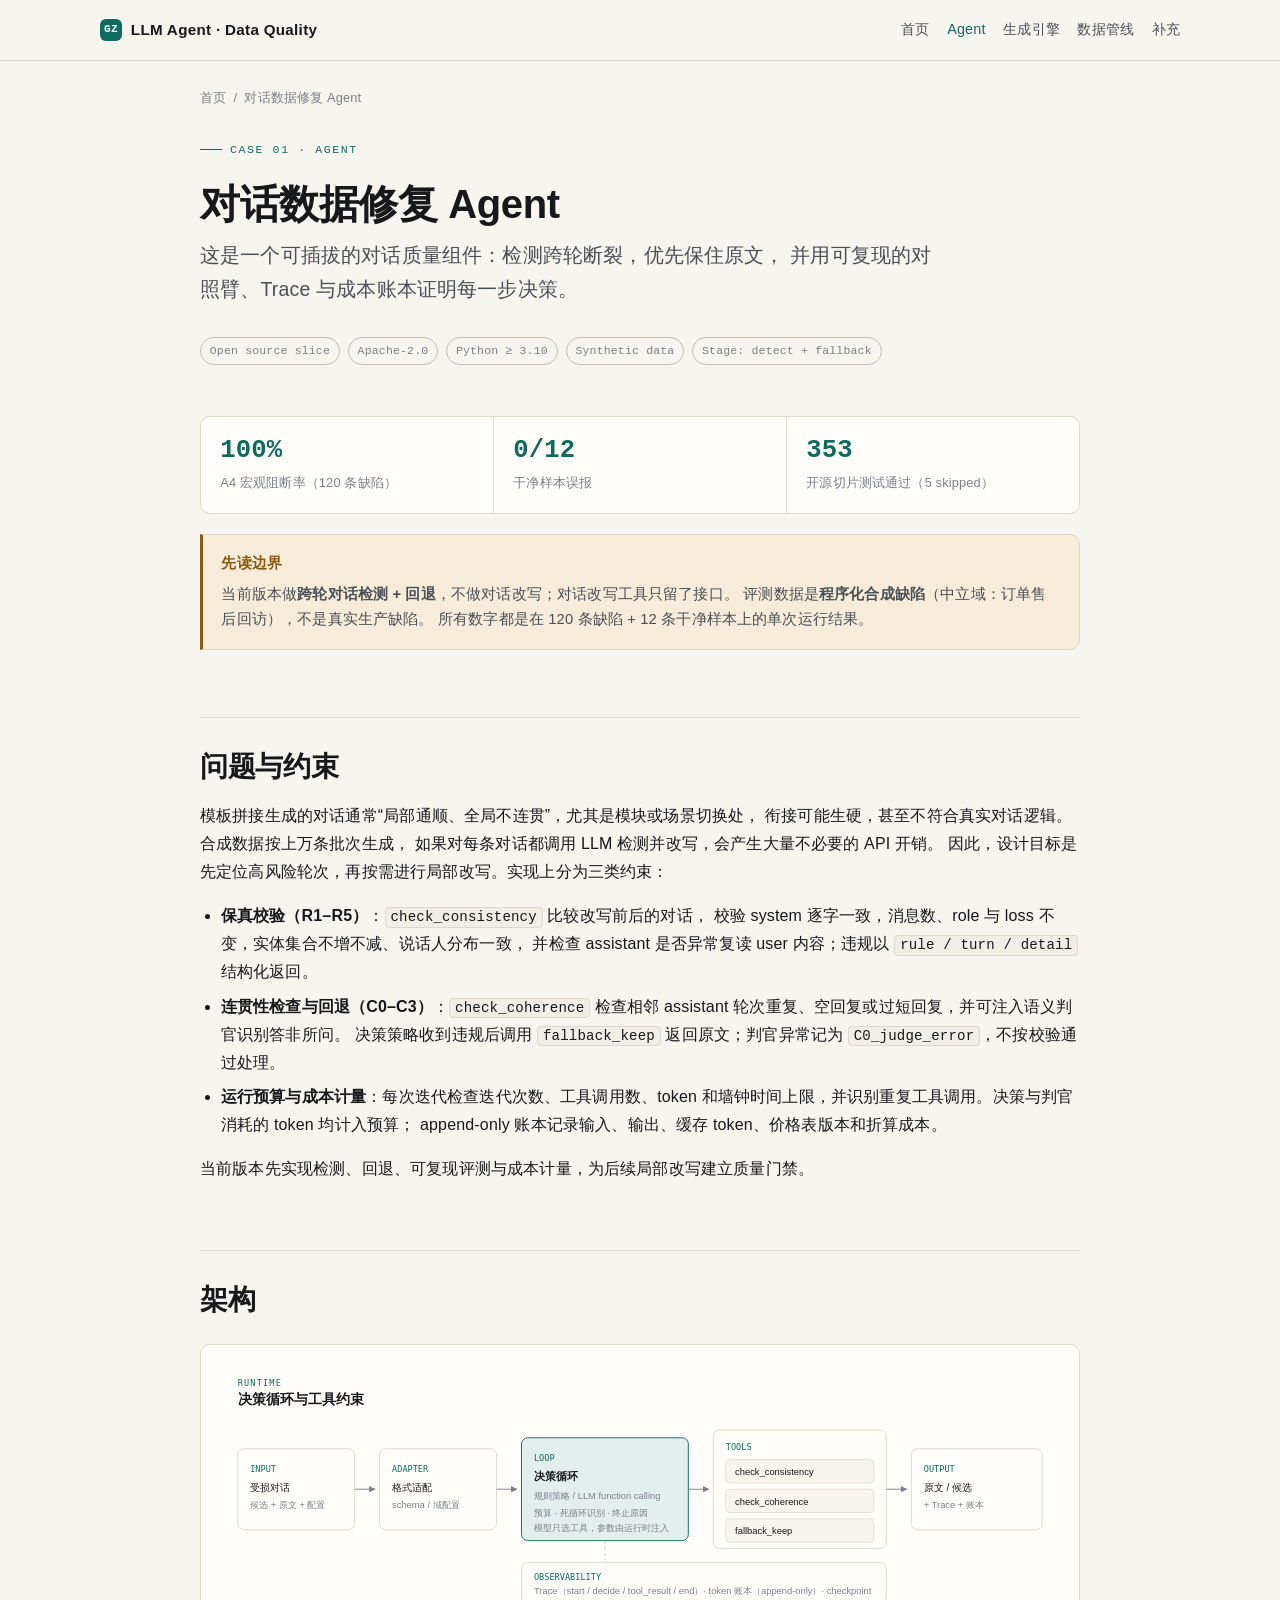
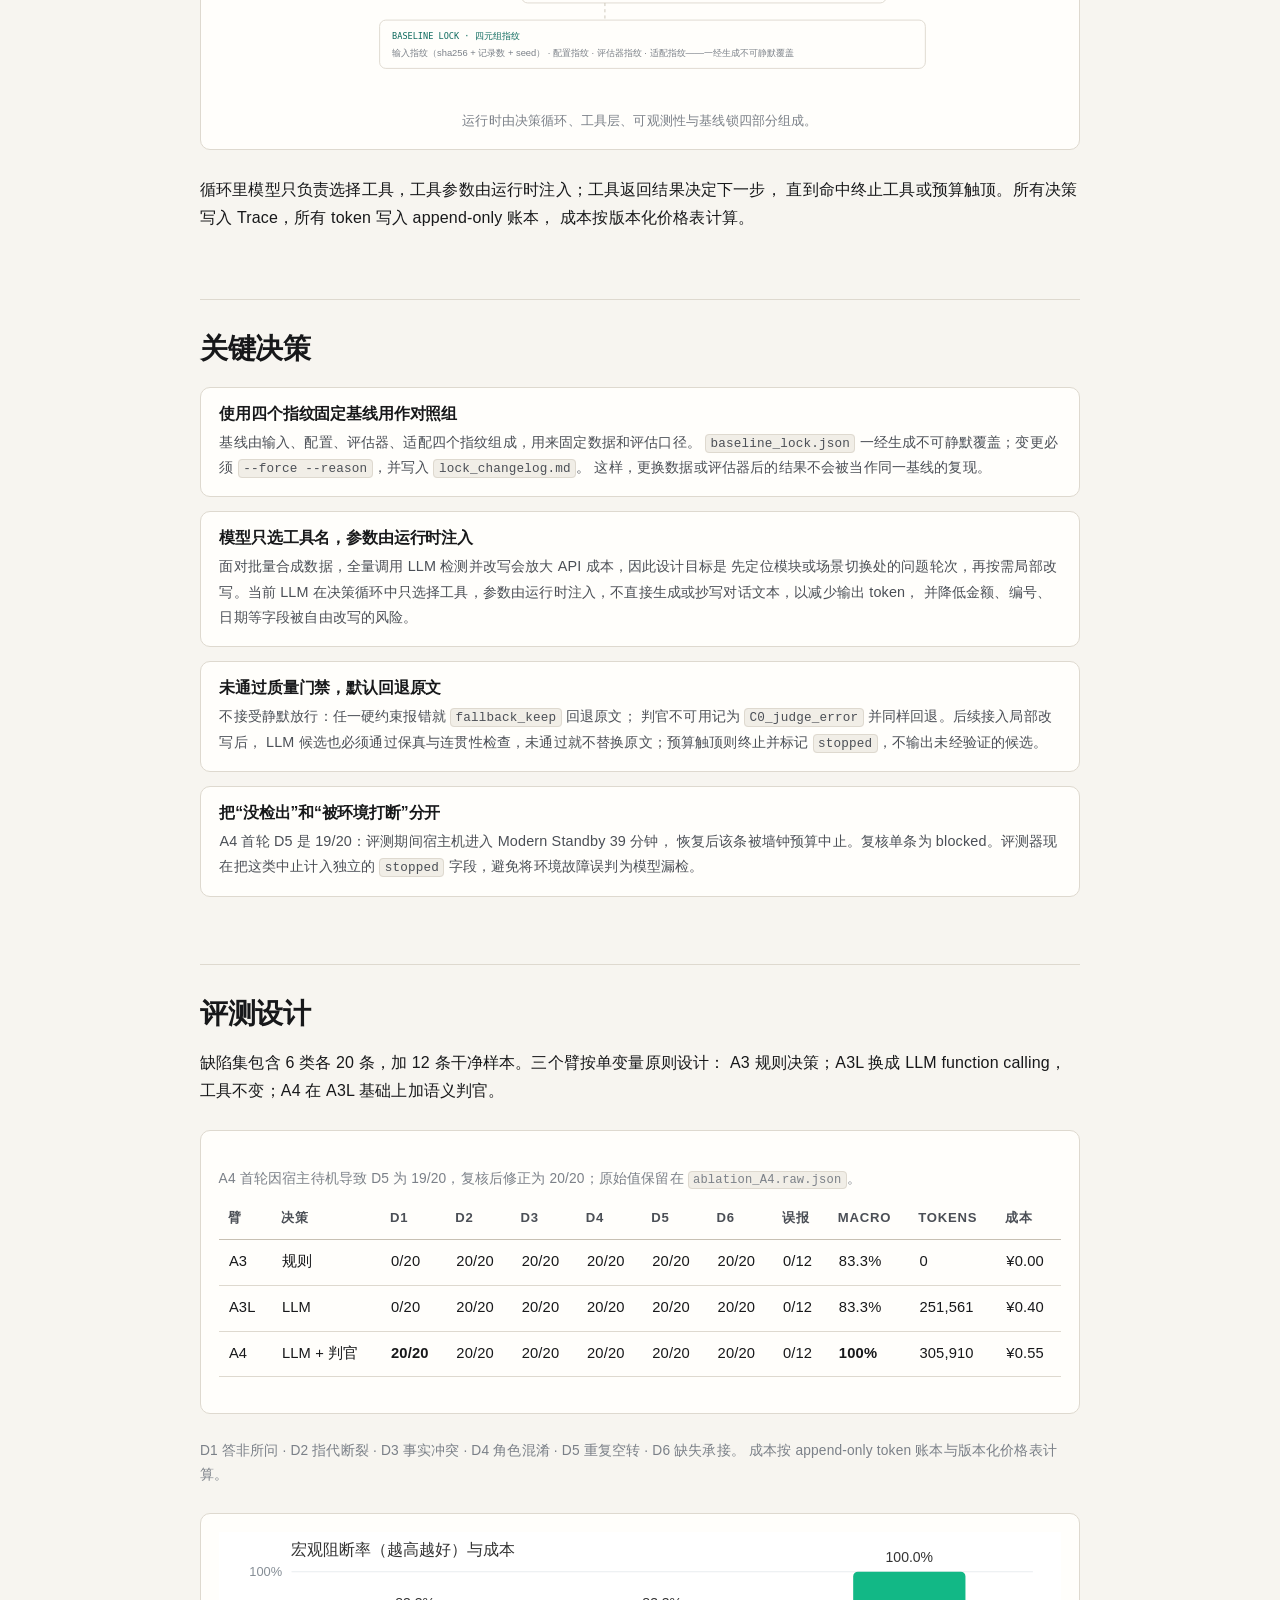
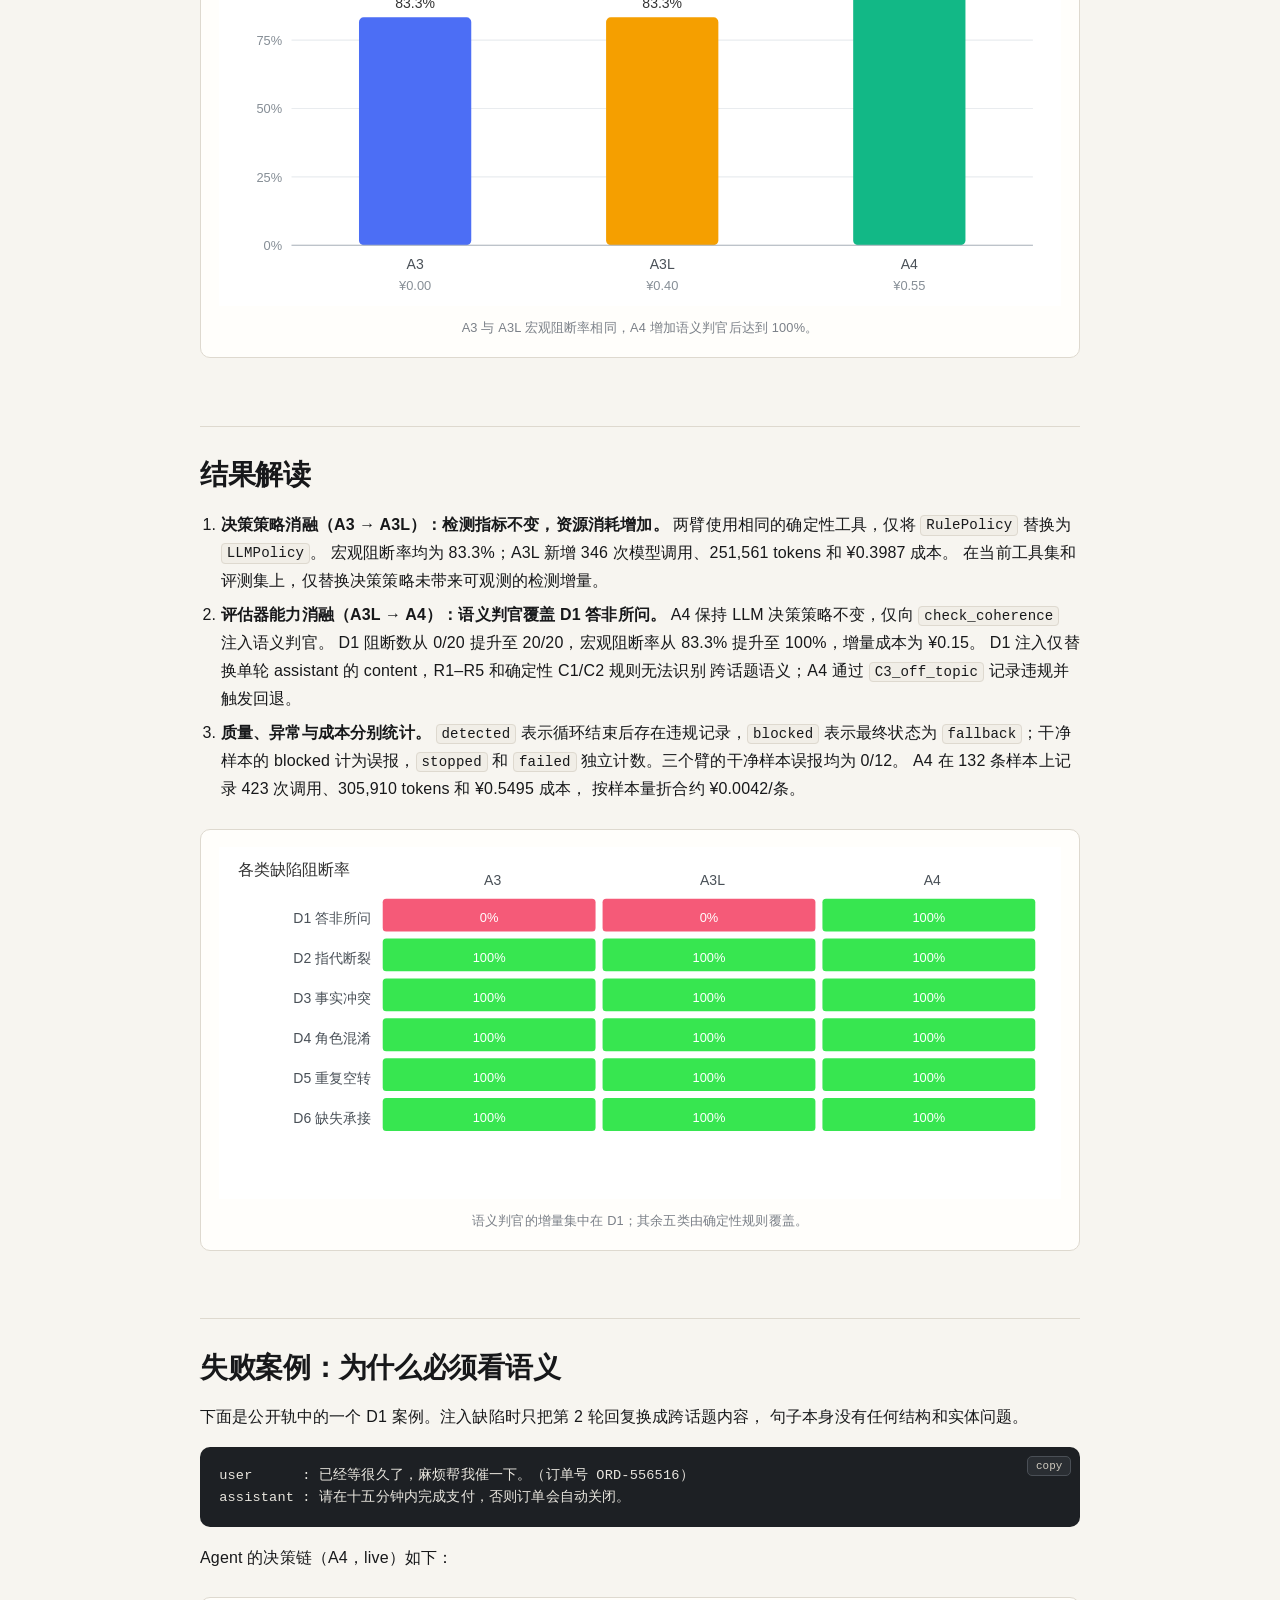
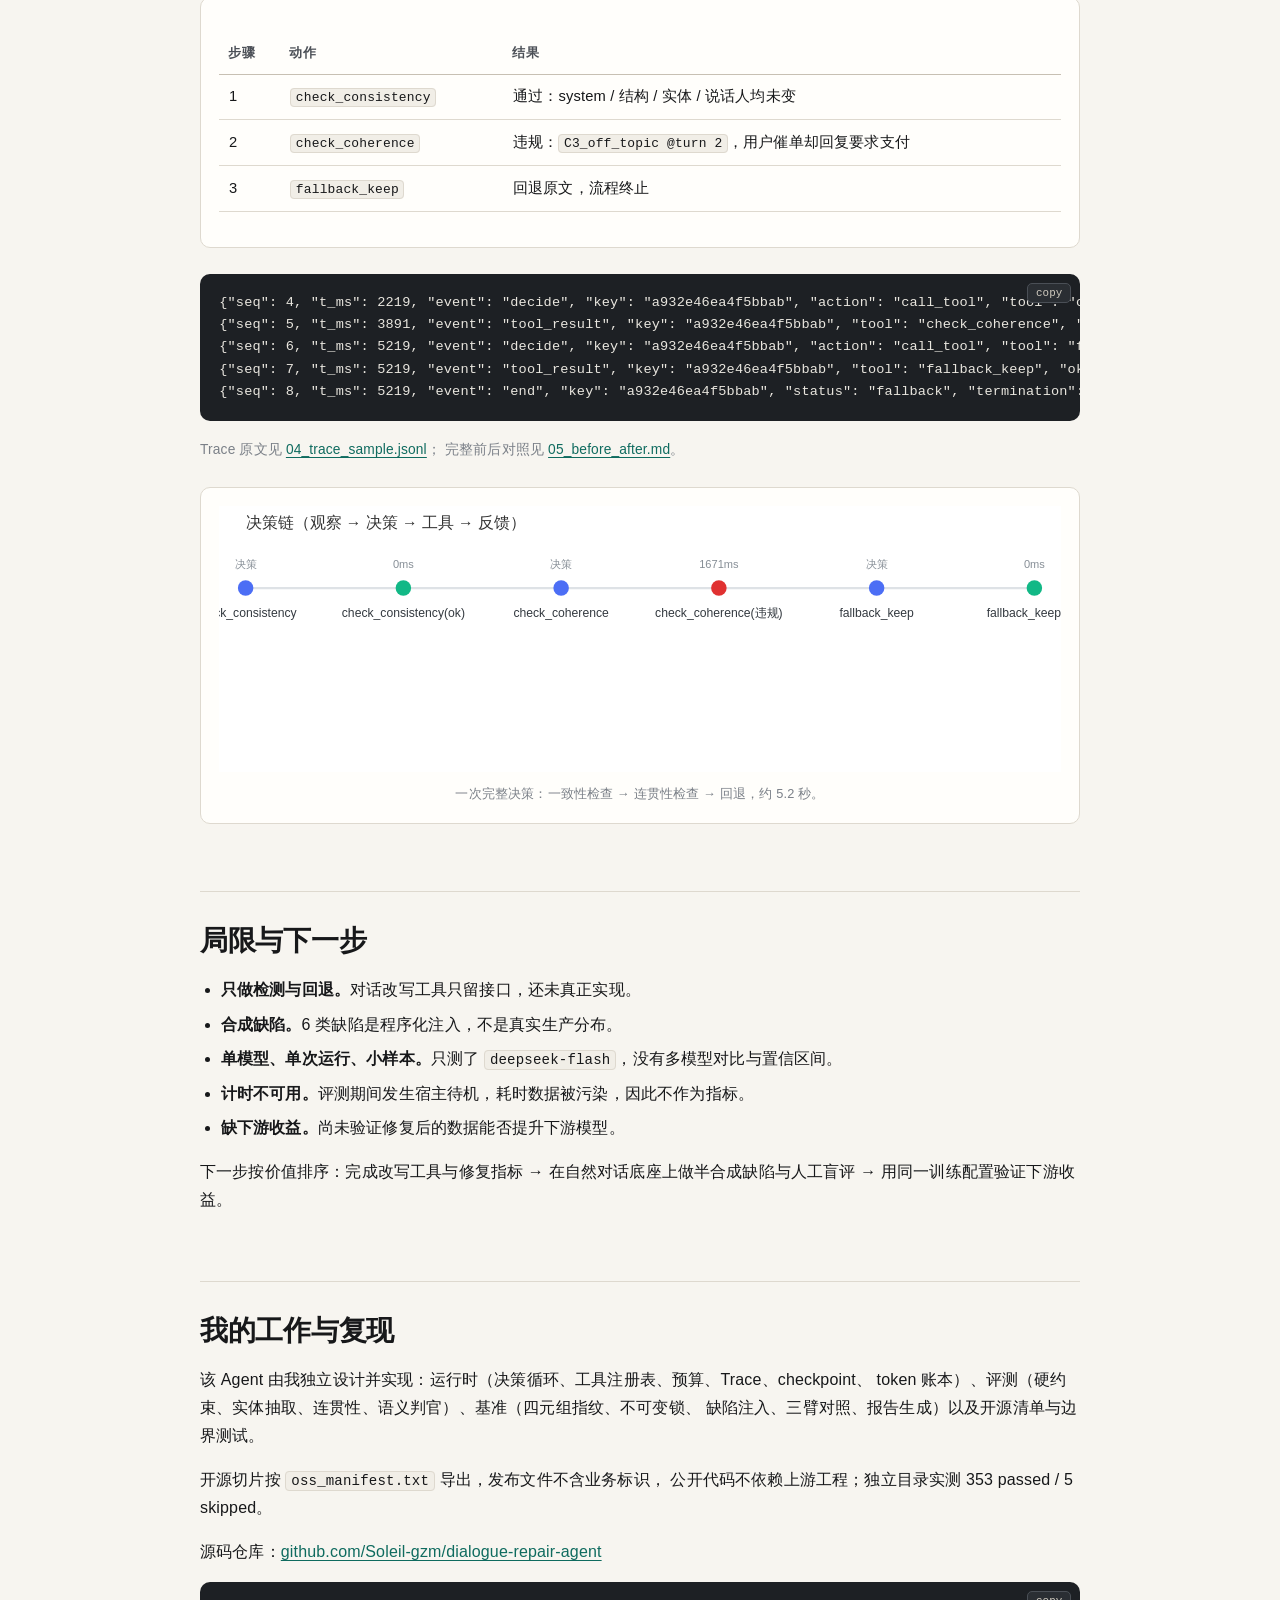
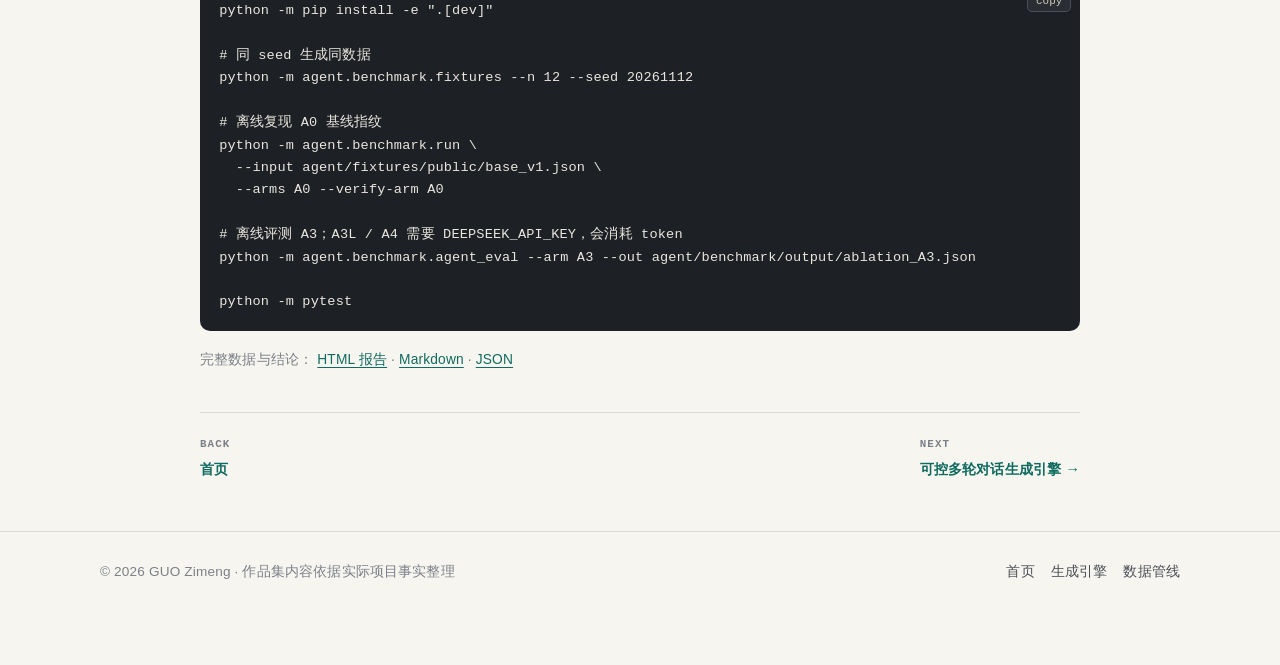
==== cases/agent/index.html @ b01780f3 "docs: enhance clarity in agent and generator documentation" ====
<!DOCTYPE html>
<html lang="zh-CN">

<head>
  <meta charset="utf-8">
  <meta name="viewport" content="width=device-width, initial-scale=1">
  <title>对话数据修复 Agent | Portfolio</title>
  <meta name="description" content="可插拔的对话质量 Agent：6 类缺陷检测、保真约束、语义判官、三臂消融、四元组基线指纹与成本账本。">
  <meta name="theme-color" content="#f7f5f0">
  <link rel="stylesheet" href="../../assets/css/site.css">
  <script src="../../assets/js/site.js" defer></script>
</head>

<body>
  <a class="skip-link" href="#main">跳到正文</a>

  <header class="site-header">
    <div class="wrap-wide">
      <a class="brand" href="../../index.html">
        <span class="brand-mark" aria-hidden="true">GZ</span>
        <span>LLM Agent · Data Quality</span>
      </a>
      <nav class="site-nav" aria-label="主导航">
        <a href="../../index.html">首页</a>
        <a href="index.html">Agent</a>
        <a href="../generator/index.html">生成引擎</a>
        <a href="../pipeline/index.html">数据管线</a>
        <a class="optional" href="../../notes/asr-error-modeling.html">补充</a>
      </nav>
    </div>
  </header>

  <main id="main">
    <div class="wrap">
      <nav class="breadcrumb" aria-label="面包屑">
        <a href="../../index.html">首页</a>
        <span aria-hidden="true">/</span>
        <span>对话数据修复 Agent</span>
      </nav>

      <header class="case-hero">
        <p class="eyebrow">Case 01 · Agent</p>
        <h1>对话数据修复 Agent</h1>
        <p class="lede">
          这是一个可插拔的对话质量组件：检测跨轮断裂，优先保住原文，
          并用可复现的对照臂、Trace 与成本账本证明每一步决策。
        </p>
        <div class="case-meta">
          <span>Open source slice</span>
          <span>Apache-2.0</span>
          <span>Python ≥ 3.10</span>
          <span>Synthetic data</span>
          <span>Stage: detect + fallback</span>
        </div>
      </header>

      <div class="stats" aria-label="关键结果">
        <div class="stat">
          <div class="stat-value">100%</div>
          <div class="stat-label">A4 宏观阻断率（120 条缺陷）</div>
        </div>
        <div class="stat">
          <div class="stat-value">0/12</div>
          <div class="stat-label">干净样本误报</div>
        </div>
        <div class="stat">
          <div class="stat-value">353</div>
          <div class="stat-label">开源切片测试通过（5 skipped）</div>
        </div>
      </div>

      <div class="callout warn">
        <span class="callout-title">先读边界</span>
        当前版本做<strong>跨轮对话检测 + 回退</strong>，不做对话改写；对话改写工具只留了接口。
        评测数据是<strong>程序化合成缺陷</strong>（中立域：订单售后回访），不是真实生产缺陷。
        所有数字都是在 120 条缺陷 + 12 条干净样本上的单次运行结果。
      </div>

      <h2>问题与约束</h2>
      <p>
        模板拼接生成的对话通常“局部通顺、全局不连贯”，尤其是模块或场景切换处，
        衔接可能生硬，甚至不符合真实对话逻辑。合成数据按上万条批次生成，
        如果对每条对话都调用 LLM 检测并改写，会产生大量不必要的 API 开销。
        因此，设计目标是先定位高风险轮次，再按需进行局部改写。实现上分为三类约束：
      </p>
      <ul>
        <li><strong>保真校验（R1–R5）</strong>：<code>check_consistency</code> 比较改写前后的对话，
          校验 system 逐字一致，消息数、role 与 loss 不变，实体集合不增不减、说话人分布一致，
          并检查 assistant 是否异常复读 user 内容；违规以 <code>rule / turn / detail</code> 结构化返回。</li>
        <li><strong>连贯性检查与回退（C0–C3）</strong>：<code>check_coherence</code> 检查相邻
          assistant 轮次重复、空回复或过短回复，并可注入语义判官识别答非所问。
          决策策略收到违规后调用 <code>fallback_keep</code> 返回原文；判官异常记为
          <code>C0_judge_error</code>，不按校验通过处理。</li>
        <li><strong>运行预算与成本计量</strong>：每次迭代检查迭代次数、工具调用数、token
          和墙钟时间上限，并识别重复工具调用。决策与判官消耗的 token 均计入预算；
          append-only 账本记录输入、输出、缓存 token、价格表版本和折算成本。</li>
      </ul>
      <p>
        当前版本先实现检测、回退、可复现评测与成本计量，为后续局部改写建立质量门禁。
      </p>

      <h2>架构</h2>
      <figure class="figure">
        <img src="../../assets/img/agent-architecture.svg"
          alt="受损对话经适配器进入决策循环，循环调用一致性、连贯性与回退工具，输出原文或候选，并记录 Trace 与 token 账本；基线锁由四元组指纹构成。" loading="lazy">
        <figcaption>运行时由决策循环、工具层、可观测性与基线锁四部分组成。</figcaption>
      </figure>
      <p>
        循环里模型只负责选择工具，工具参数由运行时注入；工具返回结果决定下一步，
        直到命中终止工具或预算触顶。所有决策写入 Trace，所有 token 写入 append-only 账本，
        成本按版本化价格表计算。
      </p>

      <h2>关键决策</h2>
      <div class="decisions">
        <article class="decision">
          <h3>使用四个指纹固定基线用作对照组</h3>
          <p>
            基线由输入、配置、评估器、适配四个指纹组成，用来固定数据和评估口径。
            <code>baseline_lock.json</code> 一经生成不可静默覆盖；变更必须
            <code>--force --reason</code>，并写入 <code>lock_changelog.md</code>。
            这样，更换数据或评估器后的结果不会被当作同一基线的复现。
          </p>
        </article>

        <article class="decision">
          <h3>模型只选工具名，参数由运行时注入</h3>
          <p>
            面对批量合成数据，全量调用 LLM 检测并改写会放大 API 成本，因此设计目标是
            先定位模块或场景切换处的问题轮次，再按需局部改写。当前 LLM 在决策循环中只选择工具，参数由运行时注入，不直接生成或抄写对话文本，以减少输出 token，
            并降低金额、编号、日期等字段被自由改写的风险。
          </p>
        </article>

        <article class="decision">
          <h3>未通过质量门禁，默认回退原文</h3>
          <p>
            不接受静默放行：任一硬约束报错就 <code>fallback_keep</code> 回退原文；
            判官不可用记为 <code>C0_judge_error</code> 并同样回退。后续接入局部改写后，
            LLM 候选也必须通过保真与连贯性检查，未通过就不替换原文；预算触顶则终止并标记
            <code>stopped</code>，不输出未经验证的候选。
          </p>
        </article>

        <article class="decision">
          <h3>把“没检出”和“被环境打断”分开</h3>
          <p>
            A4 首轮 D5 是 19/20：评测期间宿主机进入 Modern Standby 39 分钟，
            恢复后该条被墙钟预算中止。复核单条为 blocked。评测器现在把这类中止计入独立的 <code>stopped</code> 字段，避免将环境故障误判为模型漏检。
          </p>
        </article>
      </div>

      <h2>评测设计</h2>
      <p>
        缺陷集包含 6 类各 20 条，加 12 条干净样本。三个臂按单变量原则设计：
        A3 规则决策；A3L 换成 LLM function calling，工具不变；A4 在 A3L 基础上加语义判官。
      </p>
      <div class="figure">
        <table>
          <caption class="small muted" style="text-align:left;padding-bottom:.5rem">A4 首轮因宿主待机导致 D5 为 19/20，复核后修正为
            20/20；原始值保留在 <code>ablation_A4.raw.json</code>。</caption>
          <thead>
            <tr>
              <th>臂</th>
              <th>决策</th>
              <th>D1</th>
              <th>D2</th>
              <th>D3</th>
              <th>D4</th>
              <th>D5</th>
              <th>D6</th>
              <th>误报</th>
              <th>macro</th>
              <th>tokens</th>
              <th>成本</th>
            </tr>
          </thead>
          <tbody>
            <tr>
              <td>A3</td>
              <td>规则</td>
              <td>0/20</td>
              <td>20/20</td>
              <td>20/20</td>
              <td>20/20</td>
              <td>20/20</td>
              <td>20/20</td>
              <td>0/12</td>
              <td>83.3%</td>
              <td>0</td>
              <td>¥0.00</td>
            </tr>
            <tr>
              <td>A3L</td>
              <td>LLM</td>
              <td>0/20</td>
              <td>20/20</td>
              <td>20/20</td>
              <td>20/20</td>
              <td>20/20</td>
              <td>20/20</td>
              <td>0/12</td>
              <td>83.3%</td>
              <td>251,561</td>
              <td>¥0.40</td>
            </tr>
            <tr>
              <td>A4</td>
              <td>LLM + 判官</td>
              <td><strong>20/20</strong></td>
              <td>20/20</td>
              <td>20/20</td>
              <td>20/20</td>
              <td>20/20</td>
              <td>20/20</td>
              <td>0/12</td>
              <td><strong>100%</strong></td>
              <td>305,910</td>
              <td>¥0.55</td>
            </tr>
          </tbody>
        </table>
      </div>
      <p class="small muted">
        D1 答非所问 · D2 指代断裂 · D3 事实冲突 · D4 角色混淆 · D5 重复空转 · D6 缺失承接。
        成本按 append-only token 账本与版本化价格表计算。
      </p>

      <figure class="figure">
        <img src="../../assets/img/01_ablation.svg" alt="三个评测臂的宏观阻断率与成本对比柱状图" loading="lazy">
        <figcaption>A3 与 A3L 宏观阻断率相同，A4 增加语义判官后达到 100%。</figcaption>
      </figure>

      <h2>结果解读</h2>
      <ol>
        <li>
          <strong>决策策略消融（A3 → A3L）：检测指标不变，资源消耗增加。</strong>
          两臂使用相同的确定性工具，仅将 <code>RulePolicy</code> 替换为 <code>LLMPolicy</code>。
          宏观阻断率均为 83.3%；A3L 新增 346 次模型调用、251,561 tokens 和 ¥0.3987 成本。
          在当前工具集和评测集上，仅替换决策策略未带来可观测的检测增量。
        </li>
        <li>
          <strong>评估器能力消融（A3L → A4）：语义判官覆盖 D1 答非所问。</strong>
          A4 保持 LLM 决策策略不变，仅向 <code>check_coherence</code> 注入语义判官。
          D1 阻断数从 0/20 提升至 20/20，宏观阻断率从 83.3% 提升至 100%，增量成本为 ¥0.15。
          D1 注入仅替换单轮 assistant 的 content，R1–R5 和确定性 C1/C2 规则无法识别
          跨话题语义；A4 通过 <code>C3_off_topic</code> 记录违规并触发回退。
        </li>
        <li>
          <strong>质量、异常与成本分别统计。</strong>
          <code>detected</code> 表示循环结束后存在违规记录，<code>blocked</code> 表示最终状态为
          <code>fallback</code>；干净样本的 blocked 计为误报，<code>stopped</code> 和
          <code>failed</code> 独立计数。三个臂的干净样本误报均为 0/12。
          A4 在 132 条样本上记录 423 次调用、305,910 tokens 和 ¥0.5495 成本，
          按样本量折合约 ¥0.0042/条。
        </li>
      </ol>

      <figure class="figure">
        <img src="../../assets/img/02_heatmap.svg" alt="六类缺陷在三个评测臂上的拦截热力图" loading="lazy">
        <figcaption>语义判官的增量集中在 D1；其余五类由确定性规则覆盖。</figcaption>
      </figure>

      <h2>失败案例：为什么必须看语义</h2>
      <p>
        下面是公开轨中的一个 D1 案例。注入缺陷时只把第 2 轮回复换成跨话题内容，
        句子本身没有任何结构和实体问题。
      </p>
      <pre><code>user      : 已经等很久了，麻烦帮我催一下。（订单号 ORD-556516）
assistant : 请在十五分钟内完成支付，否则订单会自动关闭。</code></pre>
      <p>Agent 的决策链（A4，live）如下：</p>
      <div class="figure">
        <table>
          <thead>
            <tr>
              <th>步骤</th>
              <th>动作</th>
              <th>结果</th>
            </tr>
          </thead>
          <tbody>
            <tr>
              <td>1</td>
              <td><code>check_consistency</code></td>
              <td>通过：system / 结构 / 实体 / 说话人均未变</td>
            </tr>
            <tr>
              <td>2</td>
              <td><code>check_coherence</code></td>
              <td>违规：<code>C3_off_topic @turn 2</code>，用户催单却回复要求支付</td>
            </tr>
            <tr>
              <td>3</td>
              <td><code>fallback_keep</code></td>
              <td>回退原文，流程终止</td>
            </tr>
          </tbody>
        </table>
      </div>
      <pre><code>{"seq": 4, "t_ms": 2219, "event": "decide", "key": "a932e46ea4f5bbab", "action": "call_tool", "tool": "check_coherence", "reason": "保真校验已通过（check_consistency: ok）。按流程继续做连贯性校验。"}
{"seq": 5, "t_ms": 3891, "event": "tool_result", "key": "a932e46ea4f5bbab", "tool": "check_coherence", "ok": false, "terminal": false, "latency_ms": 1671, "tokens": 673}
{"seq": 6, "t_ms": 5219, "event": "decide", "key": "a932e46ea4f5bbab", "action": "call_tool", "tool": "fallback_keep", "reason": "校验结果：保真校验通过；连贯性校验发现 1 处违规（C3_off_topic @turn 2，用户催单却回复要求支付，答非所问）。按规则不尝试改写，直接兜底保留原文。"}
{"seq": 7, "t_ms": 5219, "event": "tool_result", "key": "a932e46ea4f5bbab", "tool": "fallback_keep", "ok": true, "terminal": true, "latency_ms": 0, "tokens": 0}
{"seq": 8, "t_ms": 5219, "event": "end", "key": "a932e46ea4f5bbab", "status": "fallback", "termination": "tool_terminal"}</code></pre>
      <p class="small muted">
        Trace 原文见 <a href="../../assets/agent/04_trace_sample.jsonl">04_trace_sample.jsonl</a>；
        完整前后对照见 <a href="../../assets/agent/05_before_after.md">05_before_after.md</a>。
      </p>

      <figure class="figure">
        <img src="../../assets/img/03_trace_timeline.svg" alt="一次 Agent 决策的 Trace 时间线" loading="lazy">
        <figcaption>一次完整决策：一致性检查 → 连贯性检查 → 回退，约 5.2 秒。</figcaption>
      </figure>

      <h2>局限与下一步</h2>
      <ul>
        <li><strong>只做检测与回退。</strong>对话改写工具只留接口，还未真正实现。</li>
        <li><strong>合成缺陷。</strong>6 类缺陷是程序化注入，不是真实生产分布。</li>
        <li><strong>单模型、单次运行、小样本。</strong>只测了 <code>deepseek-flash</code>，没有多模型对比与置信区间。</li>
        <li><strong>计时不可用。</strong>评测期间发生宿主待机，耗时数据被污染，因此不作为指标。</li>
        <li><strong>缺下游收益。</strong>尚未验证修复后的数据能否提升下游模型。</li>
      </ul>
      <p>
        下一步按价值排序：完成改写工具与修复指标 → 在自然对话底座上做半合成缺陷与人工盲评
        → 用同一训练配置验证下游收益。
      </p>

      <h2>我的工作与复现</h2>
      <p>
        该 Agent 由我独立设计并实现：运行时（决策循环、工具注册表、预算、Trace、checkpoint、
        token 账本）、评测（硬约束、实体抽取、连贯性、语义判官）、基准（四元组指纹、不可变锁、
        缺陷注入、三臂对照、报告生成）以及开源清单与边界测试。
      </p>
      <p>
        开源切片按 <code>oss_manifest.txt</code> 导出，发布文件不含业务标识，
        公开代码不依赖上游工程；独立目录实测 353 passed / 5 skipped。
      </p>
      <p>
        源码仓库：<a
          href="https://github.com/Soleil-gzm/dialogue-repair-agent">github.com/Soleil-gzm/dialogue-repair-agent</a>
      </p>
      <pre><code>python -m pip install -e ".[dev]"

# 同 seed 生成同数据
python -m agent.benchmark.fixtures --n 12 --seed 20261112

# 离线复现 A0 基线指纹
python -m agent.benchmark.run \
  --input agent/fixtures/public/base_v1.json \
  --arms A0 --verify-arm A0

# 离线评测 A3；A3L / A4 需要 DEEPSEEK_API_KEY，会消耗 token
python -m agent.benchmark.agent_eval --arm A3 --out agent/benchmark/output/ablation_A3.json

python -m pytest</code></pre>
      <p class="small muted">
        完整数据与结论：
        <a href="../../assets/agent/benchmark_report.html">HTML 报告</a> ·
        <a href="../../assets/agent/benchmark_report.md">Markdown</a> ·
        <a href="../../assets/agent/benchmark_report.json">JSON</a>
      </p>

      <div class="next-prev">
        <a href="../../index.html">
          <span class="label">Back</span>首页
        </a>
        <a href="../generator/index.html">
          <span class="label">Next</span>可控多轮对话生成引擎 →
        </a>
      </div>
    </div>
  </main>

  <footer class="site-footer">
    <div class="wrap-wide">
      <span>© 2026 GUO Zimeng · 作品集内容依据实际项目事实整理</span>
      <div class="footer-links">
        <a href="../../index.html">首页</a>
        <a href="../generator/index.html">生成引擎</a>
        <a href="../pipeline/index.html">数据管线</a>
      </div>
    </div>
  </footer>
</body>
</html>
---- assets/css/site.css ----
:root {
  --paper: #f7f5f0;
  --surface: #fffefb;
  --ink: #17181a;
  --ink-soft: #4b4f56;
  --ink-mute: #7b8088;
  --line: #ded9cf;
  --line-strong: #c7c0b3;
  --accent: #0f6b5f;
  --accent-soft: #e3efec;
  --warn: #8a5a12;
  --warn-soft: #f6ecd9;
  --code: #f1eee7;
  --radius: 10px;
  --shadow: 0 1px 2px rgba(23, 24, 26, 0.04), 0 8px 24px rgba(23, 24, 26, 0.05);
  --max: 880px;
  --wide: 1080px;
  --font: -apple-system, BlinkMacSystemFont, "Segoe UI", "Noto Sans SC",
    "PingFang SC", "Hiragino Sans GB", "Microsoft YaHei", sans-serif;
  --mono: ui-monospace, SFMono-Regular, "SF Mono", Menlo, Consolas,
    "Liberation Mono", monospace;
}

*,
*::before,
*::after {
  box-sizing: border-box;
}

html {
  -webkit-text-size-adjust: 100%;
  scroll-behavior: smooth;
}

body {
  margin: 0;
  background: var(--paper);
  color: var(--ink);
  font-family: var(--font);
  font-size: 16px;
  line-height: 1.75;
  letter-spacing: 0.01em;
}

img,
svg {
  max-width: 100%;
  height: auto;
}

a {
  color: var(--accent);
  text-decoration-thickness: 1px;
  text-underline-offset: 3px;
}

a:hover {
  text-decoration-thickness: 2px;
}

a:focus-visible,
button:focus-visible {
  outline: 2px solid var(--accent);
  outline-offset: 3px;
  border-radius: 3px;
}

h1,
h2,
h3,
h4 {
  line-height: 1.3;
  letter-spacing: -0.01em;
  margin: 0 0 0.6em;
}

h1 {
  font-size: clamp(2rem, 5vw, 3.1rem);
  font-weight: 700;
}

h2 {
  font-size: clamp(1.35rem, 3vw, 1.75rem);
  margin-top: 2.4em;
  padding-top: 1.1em;
  border-top: 1px solid var(--line);
}

h3 {
  font-size: 1.1rem;
  margin-top: 1.8em;
}

p {
  margin: 0 0 1em;
}

ul,
ol {
  padding-left: 1.3em;
  margin: 0 0 1em;
}

li {
  margin-bottom: 0.4em;
}

strong {
  font-weight: 650;
}

code {
  font-family: var(--mono);
  font-size: 0.88em;
  background: var(--code);
  border: 1px solid var(--line);
  border-radius: 4px;
  padding: 0.08em 0.35em;
}

pre {
  position: relative;
  background: #1d2024;
  color: #e9e6df;
  border-radius: var(--radius);
  padding: 1.1rem 1.2rem;
  overflow-x: auto;
  font-size: 0.85rem;
  line-height: 1.65;
  margin: 1.2em 0;
}

pre code {
  background: none;
  border: 0;
  padding: 0;
  color: inherit;
  font-size: inherit;
}

blockquote {
  margin: 1.4em 0;
  padding: 0.2em 0 0.2em 1.1em;
  border-left: 3px solid var(--line-strong);
  color: var(--ink-soft);
}

table {
  width: 100%;
  border-collapse: collapse;
  margin: 1.2em 0;
  font-size: 0.92rem;
}

th,
td {
  text-align: left;
  padding: 0.65em 0.7em;
  border-bottom: 1px solid var(--line);
  vertical-align: top;
}

th {
  font-weight: 650;
  color: var(--ink-soft);
  font-size: 0.82rem;
  letter-spacing: 0.06em;
  text-transform: uppercase;
  border-bottom-color: var(--line-strong);
}

tbody tr:hover {
  background: rgba(15, 107, 95, 0.035);
}

.wrap {
  width: min(100% - 2.5rem, var(--max));
  margin-inline: auto;
}

.wrap-wide {
  width: min(100% - 2.5rem, var(--wide));
  margin-inline: auto;
}

/* ---------- header ---------- */

.site-header {
  position: sticky;
  top: 0;
  z-index: 20;
  background: rgba(247, 245, 240, 0.92);
  border-bottom: 1px solid var(--line);
  backdrop-filter: blur(10px);
}

.site-header .wrap-wide {
  display: flex;
  align-items: center;
  justify-content: space-between;
  gap: 1rem;
  min-height: 60px;
}

.brand {
  display: flex;
  align-items: center;
  gap: 0.55rem;
  color: var(--ink);
  text-decoration: none;
  font-weight: 650;
  font-size: 0.95rem;
  letter-spacing: 0.02em;
}

.brand-mark {
  width: 22px;
  height: 22px;
  border-radius: 6px;
  background: var(--accent);
  color: #fff;
  display: grid;
  place-items: center;
  font-family: var(--mono);
  font-size: 0.7rem;
  font-weight: 700;
}

.site-nav {
  display: flex;
  align-items: center;
  gap: 1.1rem;
  font-size: 0.9rem;
}

.site-nav a {
  color: var(--ink-soft);
  text-decoration: none;
}

.site-nav a:hover,
.site-nav a[aria-current="page"] {
  color: var(--accent);
}

/* ---------- hero ---------- */

.hero {
  padding: clamp(3rem, 8vw, 5.5rem) 0 2.5rem;
}

.hero-subtitle {
  margin-top: -0.25em;
  color: var(--ink-soft);
  font-size: clamp(1.2rem, 2.5vw, 1.55rem);
  font-weight: 600;
}

.eyebrow {
  display: inline-flex;
  align-items: center;
  gap: 0.5rem;
  font-family: var(--mono);
  font-size: 0.72rem;
  letter-spacing: 0.14em;
  text-transform: uppercase;
  color: var(--accent);
  margin-bottom: 1.1rem;
}

.eyebrow::before {
  content: "";
  width: 22px;
  height: 1px;
  background: var(--accent);
}

.lede {
  font-size: clamp(1.05rem, 2.2vw, 1.22rem);
  color: var(--ink-soft);
  max-width: 38em;
  margin-bottom: 1.6em;
}

.actions {
  display: flex;
  flex-wrap: wrap;
  gap: 0.7rem;
  margin-top: 1.8rem;
}

.btn {
  display: inline-flex;
  align-items: center;
  gap: 0.45rem;
  padding: 0.62rem 1.05rem;
  border-radius: 7px;
  border: 1px solid var(--line-strong);
  background: var(--surface);
  color: var(--ink);
  text-decoration: none;
  font-size: 0.92rem;
  font-weight: 600;
  transition: border-color 0.15s ease, background 0.15s ease;
}

.btn:hover {
  border-color: var(--accent);
  background: var(--accent-soft);
}

.btn-primary {
  background: var(--accent);
  border-color: var(--accent);
  color: #fff;
}

.btn-primary:hover {
  background: #0b544b;
  border-color: #0b544b;
  color: #fff;
}

/* ---------- stats ---------- */

.stats {
  display: grid;
  grid-template-columns: repeat(3, minmax(0, 1fr));
  gap: 1px;
  background: var(--line);
  border: 1px solid var(--line);
  border-radius: var(--radius);
  overflow: hidden;
  margin: 2.2rem 0 0;
}

.stat {
  background: var(--surface);
  padding: 1.15rem 1.2rem;
}

.stat-value {
  font-family: var(--mono);
  font-size: clamp(1.25rem, 3vw, 1.6rem);
  font-weight: 700;
  color: var(--accent);
  line-height: 1.2;
}

.stat-label {
  font-size: 0.8rem;
  color: var(--ink-mute);
  margin-top: 0.35rem;
}

/* ---------- sections ---------- */

.section {
  padding: 2.2rem 0;
}

.section-head {
  display: flex;
  align-items: baseline;
  justify-content: space-between;
  gap: 1rem;
  border-top: 1px solid var(--line);
  padding-top: 1.1rem;
  margin-bottom: 1.6rem;
}

.section-head h2 {
  margin: 0;
  padding: 0;
  border: 0;
  font-size: 1.25rem;
}

.section-index {
  font-family: var(--mono);
  font-size: 0.75rem;
  color: var(--ink-mute);
  letter-spacing: 0.1em;
}

/* ---------- lineage ---------- */

.lineage {
  display: grid;
  grid-template-columns: repeat(3, minmax(0, 1fr));
  gap: 1rem;
  counter-reset: step;
}

.lineage-step {
  position: relative;
  background: var(--surface);
  border: 1px solid var(--line);
  border-radius: var(--radius);
  padding: 1.2rem 1.15rem 1.1rem;
}

.lineage-step::before {
  counter-increment: step;
  content: "0" counter(step);
  display: block;
  font-family: var(--mono);
  font-size: 0.72rem;
  color: var(--accent);
  letter-spacing: 0.1em;
  margin-bottom: 0.55rem;
}

.lineage-step h3 {
  font-size: 0.98rem;
  margin: 0 0 0.45rem;
}

.lineage-step p {
  font-size: 0.87rem;
  color: var(--ink-soft);
  margin: 0;
}

.lineage-arrow {
  display: none;
}

/* ---------- project cards ---------- */

.cards {
  display: grid;
  gap: 1rem;
}

.card {
  display: block;
  background: var(--surface);
  border: 1px solid var(--line);
  border-radius: var(--radius);
  padding: 1.4rem 1.45rem;
  text-decoration: none;
  color: inherit;
  transition: border-color 0.15s ease, box-shadow 0.15s ease,
    transform 0.15s ease;
}

.card:hover {
  border-color: var(--line-strong);
  box-shadow: var(--shadow);
  transform: translateY(-1px);
}

.card-top {
  display: flex;
  align-items: center;
  justify-content: space-between;
  gap: 1rem;
  margin-bottom: 0.5rem;
}

.card h3 {
  margin: 0;
  font-size: 1.12rem;
}

.card-tag {
  flex: none;
  font-family: var(--mono);
  font-size: 0.68rem;
  letter-spacing: 0.06em;
  padding: 0.22rem 0.5rem;
  border-radius: 999px;
  border: 1px solid var(--line-strong);
  color: var(--ink-mute);
  white-space: nowrap;
}

.card-tag.live {
  border-color: var(--accent);
  color: var(--accent);
  background: var(--accent-soft);
}

.card dl {
  display: grid;
  grid-template-columns: 5.2em minmax(0, 1fr);
  gap: 0.35rem 0.8rem;
  margin: 0.8rem 0 0;
  font-size: 0.9rem;
}

.card dt {
  color: var(--ink-mute);
  font-size: 0.8rem;
  padding-top: 0.1rem;
}

.card dd {
  margin: 0;
  color: var(--ink-soft);
}

.card-more {
  display: inline-block;
  margin-top: 0.9rem;
  font-size: 0.86rem;
  color: var(--accent);
  font-weight: 600;
}

/* ---------- evidence strip ---------- */

.evidence {
  display: grid;
  grid-template-columns: repeat(4, minmax(0, 1fr));
  gap: 1rem;
  padding: 1.3rem 0 0.4rem;
  border-top: 1px solid var(--line);
}

.evidence div {
  font-size: 0.85rem;
  color: var(--ink-soft);
}

.evidence b {
  display: block;
  font-family: var(--mono);
  font-size: 0.95rem;
  color: var(--ink);
  margin-bottom: 0.15rem;
}

/* ---------- callout ---------- */

.callout {
  border: 1px solid var(--line);
  border-left: 3px solid var(--accent);
  background: var(--surface);
  border-radius: 0 var(--radius) var(--radius) 0;
  padding: 1rem 1.15rem;
  margin: 1.4em 0;
  font-size: 0.92rem;
  color: var(--ink-soft);
}

.callout-title {
  display: block;
  font-weight: 650;
  color: var(--ink);
  margin-bottom: 0.3rem;
}

.callout.warn {
  border-left-color: var(--warn);
  background: var(--warn-soft);
}

.callout.warn .callout-title {
  color: var(--warn);
}

/* ---------- case page ---------- */

.breadcrumb {
  display: flex;
  flex-wrap: wrap;
  gap: 0.45rem;
  align-items: center;
  font-size: 0.8rem;
  color: var(--ink-mute);
  padding-top: 1.6rem;
}

.breadcrumb a {
  color: var(--ink-mute);
  text-decoration: none;
}

.breadcrumb a:hover {
  color: var(--accent);
}

.case-hero {
  padding: 1.4rem 0 1rem;
}

.case-hero h1 {
  font-size: clamp(1.75rem, 4vw, 2.5rem);
  margin-bottom: 0.5rem;
}

.case-meta {
  display: flex;
  flex-wrap: wrap;
  gap: 0.5rem;
  margin: 1rem 0 0;
  font-family: var(--mono);
  font-size: 0.72rem;
  color: var(--ink-mute);
}

.case-meta span {
  border: 1px solid var(--line-strong);
  border-radius: 999px;
  padding: 0.18rem 0.55rem;
}

.figure {
  margin: 1.6rem 0;
  padding: 1.1rem;
  background: var(--surface);
  border: 1px solid var(--line);
  border-radius: var(--radius);
  overflow-x: auto;
}

.figure img,
.figure svg {
  display: block;
  width: 100%;
  margin-inline: auto;
}

.figure figcaption {
  margin-top: 0.7rem;
  font-size: 0.8rem;
  color: var(--ink-mute);
  text-align: center;
}

.decisions {
  display: grid;
  gap: 0.9rem;
  margin: 1.2rem 0;
}

.decision {
  background: var(--surface);
  border: 1px solid var(--line);
  border-radius: var(--radius);
  padding: 1rem 1.15rem;
}

.decision h3 {
  margin: 0 0 0.35rem;
  font-size: 0.98rem;
}

.decision p {
  margin: 0;
  font-size: 0.9rem;
  color: var(--ink-soft);
}

.decision .why {
  display: inline-block;
  margin-top: 0.55rem;
  font-size: 0.82rem;
  color: var(--accent);
  font-family: var(--mono);
}

.next-prev {
  display: flex;
  justify-content: space-between;
  gap: 1rem;
  border-top: 1px solid var(--line);
  padding: 1.4rem 0 0;
  margin-top: 2.5rem;
  font-size: 0.9rem;
}

.next-prev a {
  text-decoration: none;
  font-weight: 600;
}

.next-prev .label {
  display: block;
  font-family: var(--mono);
  font-size: 0.68rem;
  letter-spacing: 0.1em;
  color: var(--ink-mute);
  text-transform: uppercase;
  margin-bottom: 0.2rem;
}

/* ---------- footer ---------- */

.site-footer {
  border-top: 1px solid var(--line);
  margin-top: 3rem;
  padding: 1.8rem 0 2.4rem;
  font-size: 0.85rem;
  color: var(--ink-mute);
}

.site-footer .wrap-wide {
  display: flex;
  flex-wrap: wrap;
  justify-content: space-between;
  gap: 1rem;
}

.site-footer a {
  color: var(--ink-soft);
  text-decoration: none;
}

.site-footer a:hover {
  color: var(--accent);
}

.footer-links {
  display: flex;
  flex-wrap: wrap;
  gap: 1rem;
}

/* ---------- utilities ---------- */

.muted {
  color: var(--ink-mute);
}

.small {
  font-size: 0.86rem;
}

.mono {
  font-family: var(--mono);
}

.nowrap {
  white-space: nowrap;
}

.copy-btn {
  position: absolute;
  top: 0.55rem;
  right: 0.55rem;
  padding: 0.2rem 0.5rem;
  border: 1px solid #4a4f56;
  border-radius: 5px;
  background: #2a2e33;
  color: #cfcabf;
  font-family: var(--mono);
  font-size: 0.68rem;
  cursor: pointer;
}

.copy-btn:hover {
  border-color: #8f958f;
  color: #fff;
}

.skip-link {
  position: absolute;
  left: -9999px;
  top: 0;
  background: var(--ink);
  color: #fff;
  padding: 0.6rem 1rem;
  z-index: 100;
}

.skip-link:focus {
  left: 0;
}

/* ---------- responsive ---------- */

@media (max-width: 760px) {
  .lineage,
  .stats,
  .evidence {
    grid-template-columns: 1fr;
  }

  .stats {
    gap: 1px;
  }

  .stat {
    display: flex;
    align-items: baseline;
    justify-content: space-between;
    gap: 1rem;
  }

  .stat-label {
    margin: 0;
    text-align: right;
  }

  .site-nav {
    gap: 0.75rem;
    font-size: 0.82rem;
  }

  .site-nav a.optional {
    display: none;
  }

  .card dl {
    grid-template-columns: 4.6em minmax(0, 1fr);
  }

  .next-prev {
    flex-direction: column;
  }
}

@media (prefers-reduced-motion: reduce) {
  html {
    scroll-behavior: auto;
  }

  .card,
  .btn {
    transition: none;
  }
}

@media print {
  .site-header,
  .actions,
  .next-prev,
  .site-footer {
    display: none;
  }

  body {
    background: #fff;
  }

  a {
    color: inherit;
  }
}
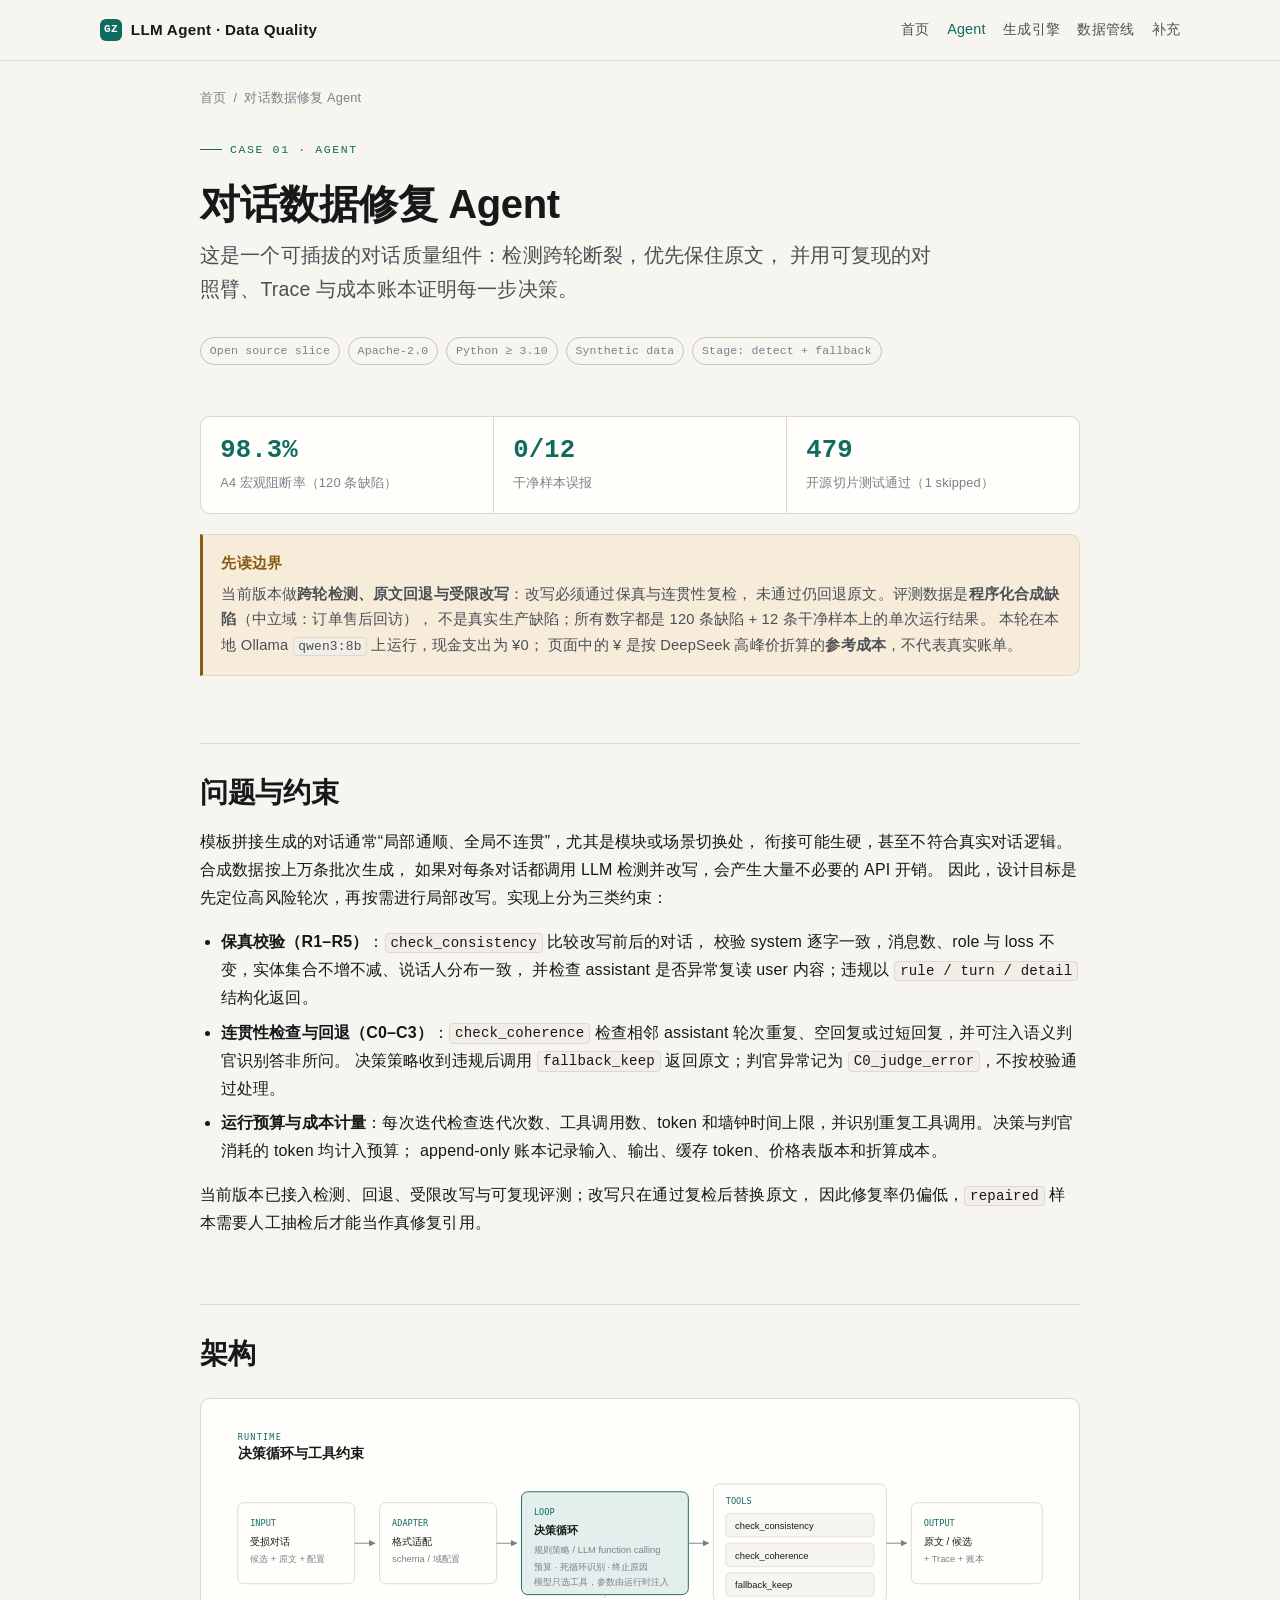
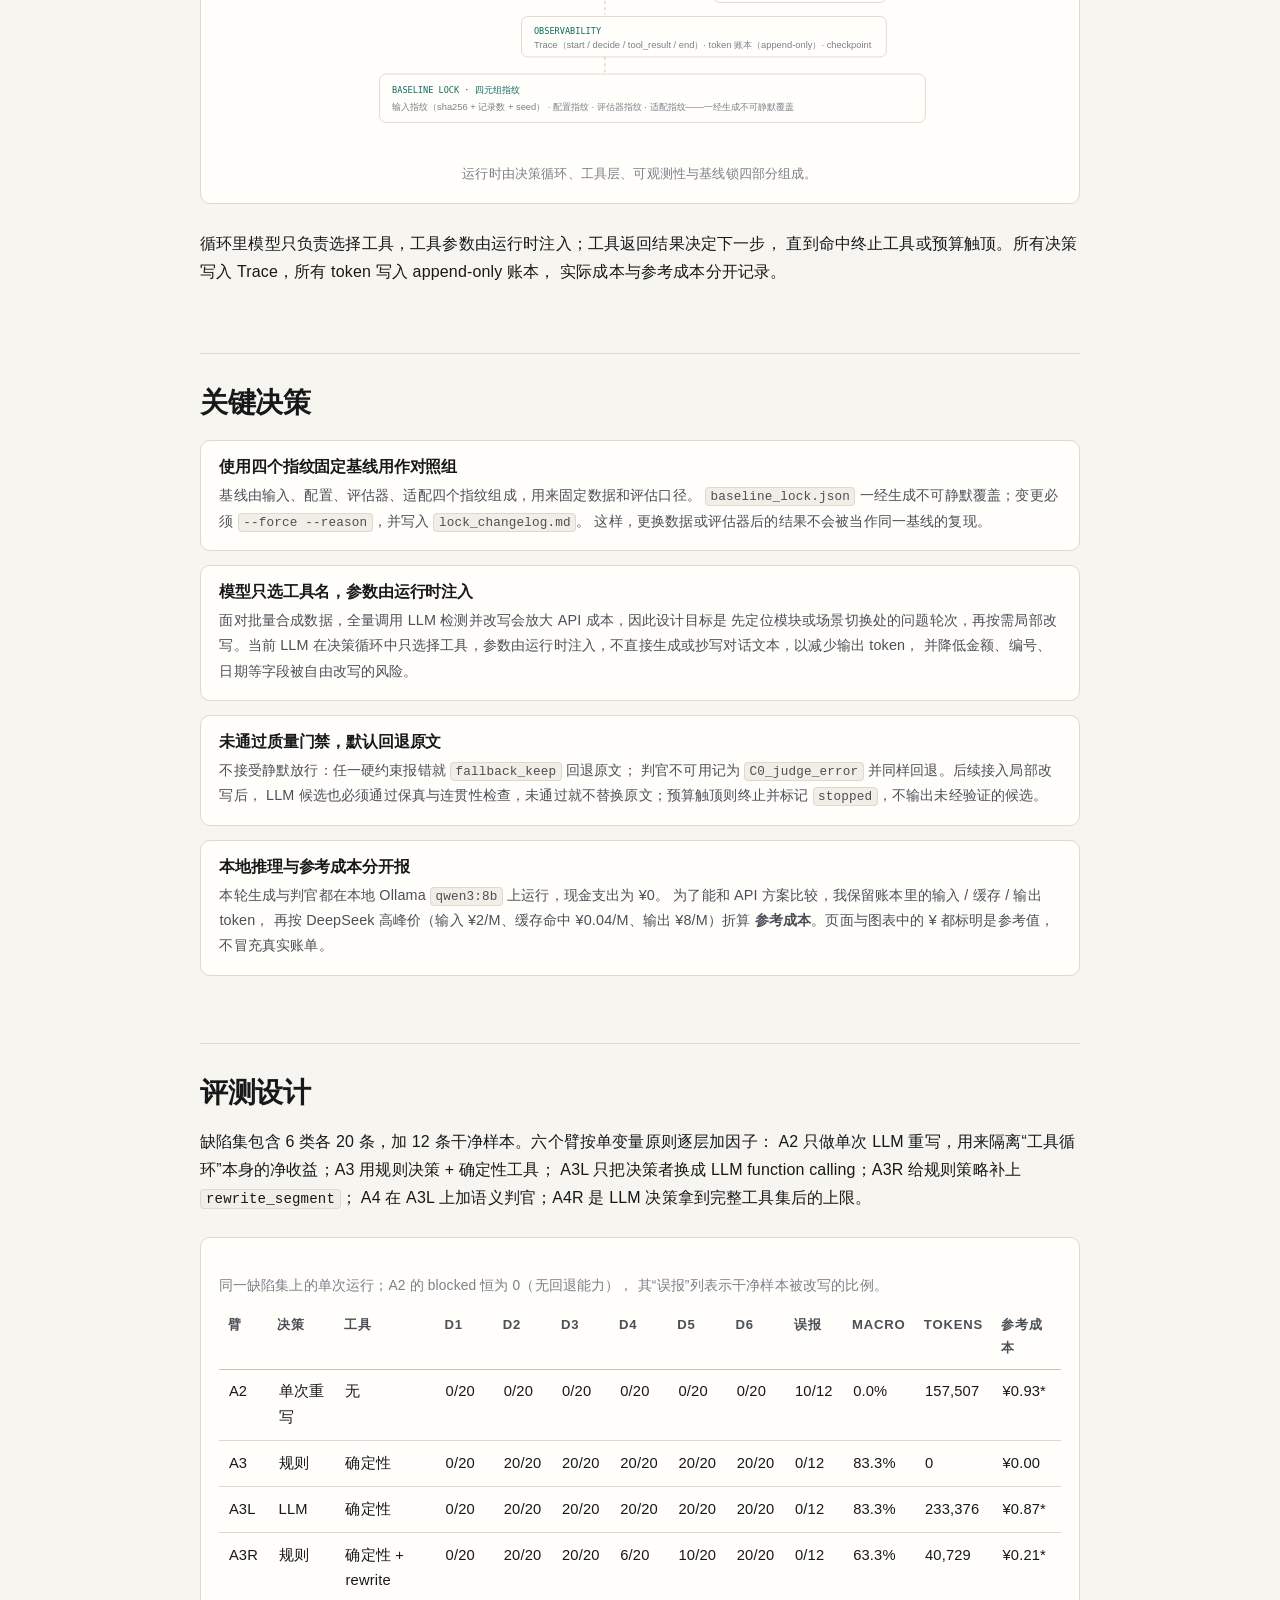
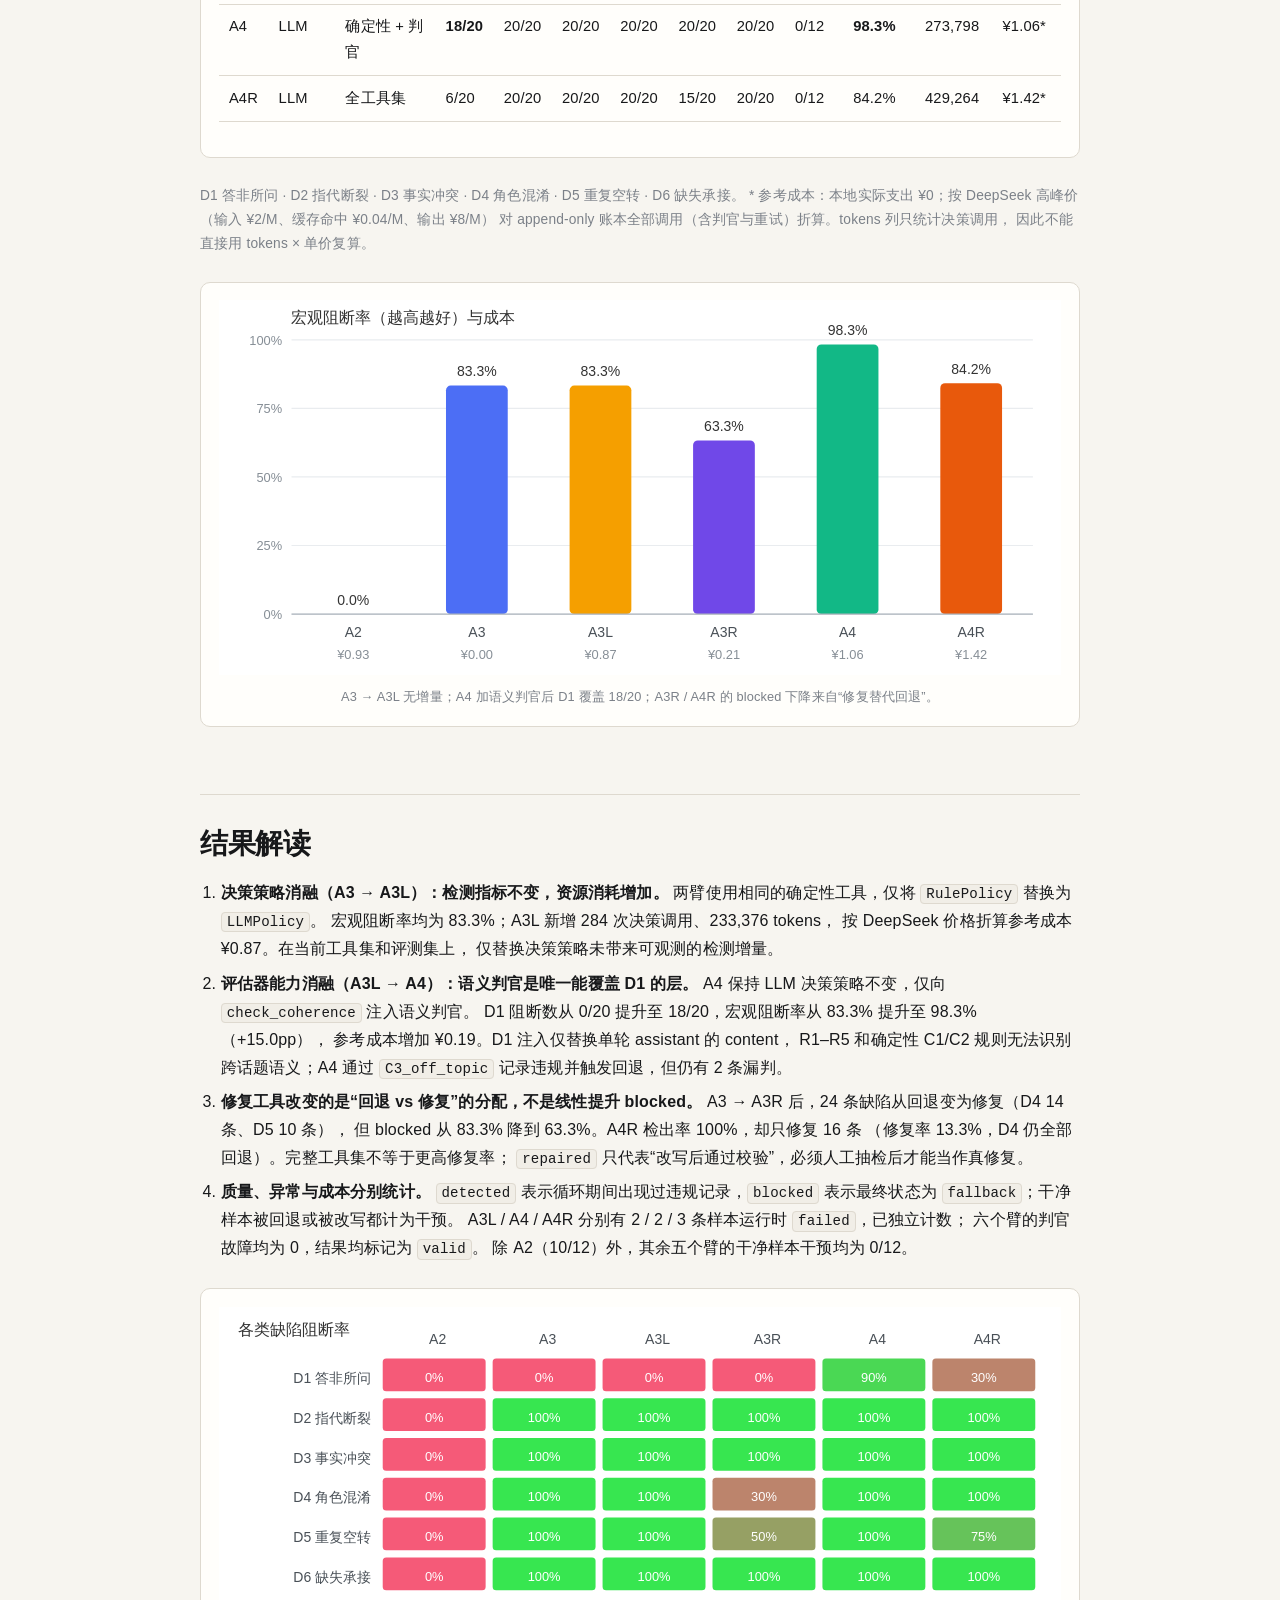
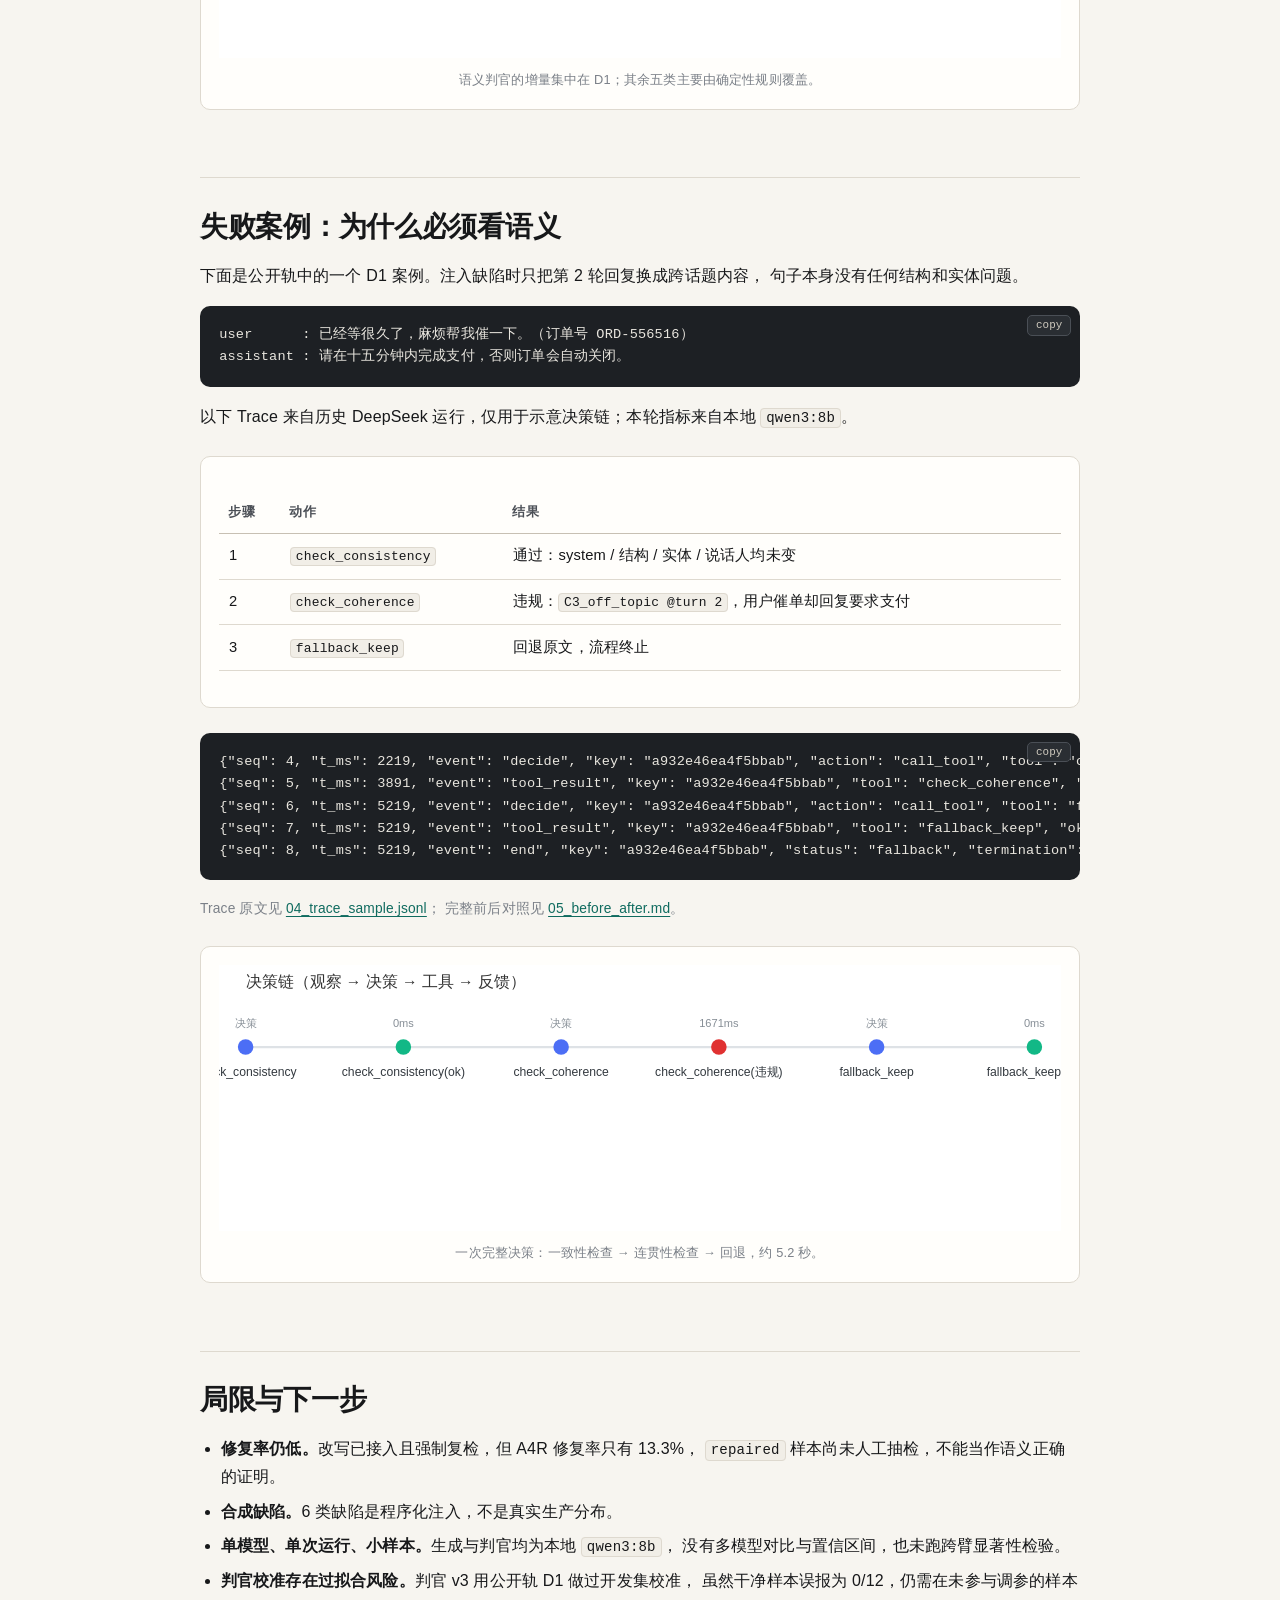
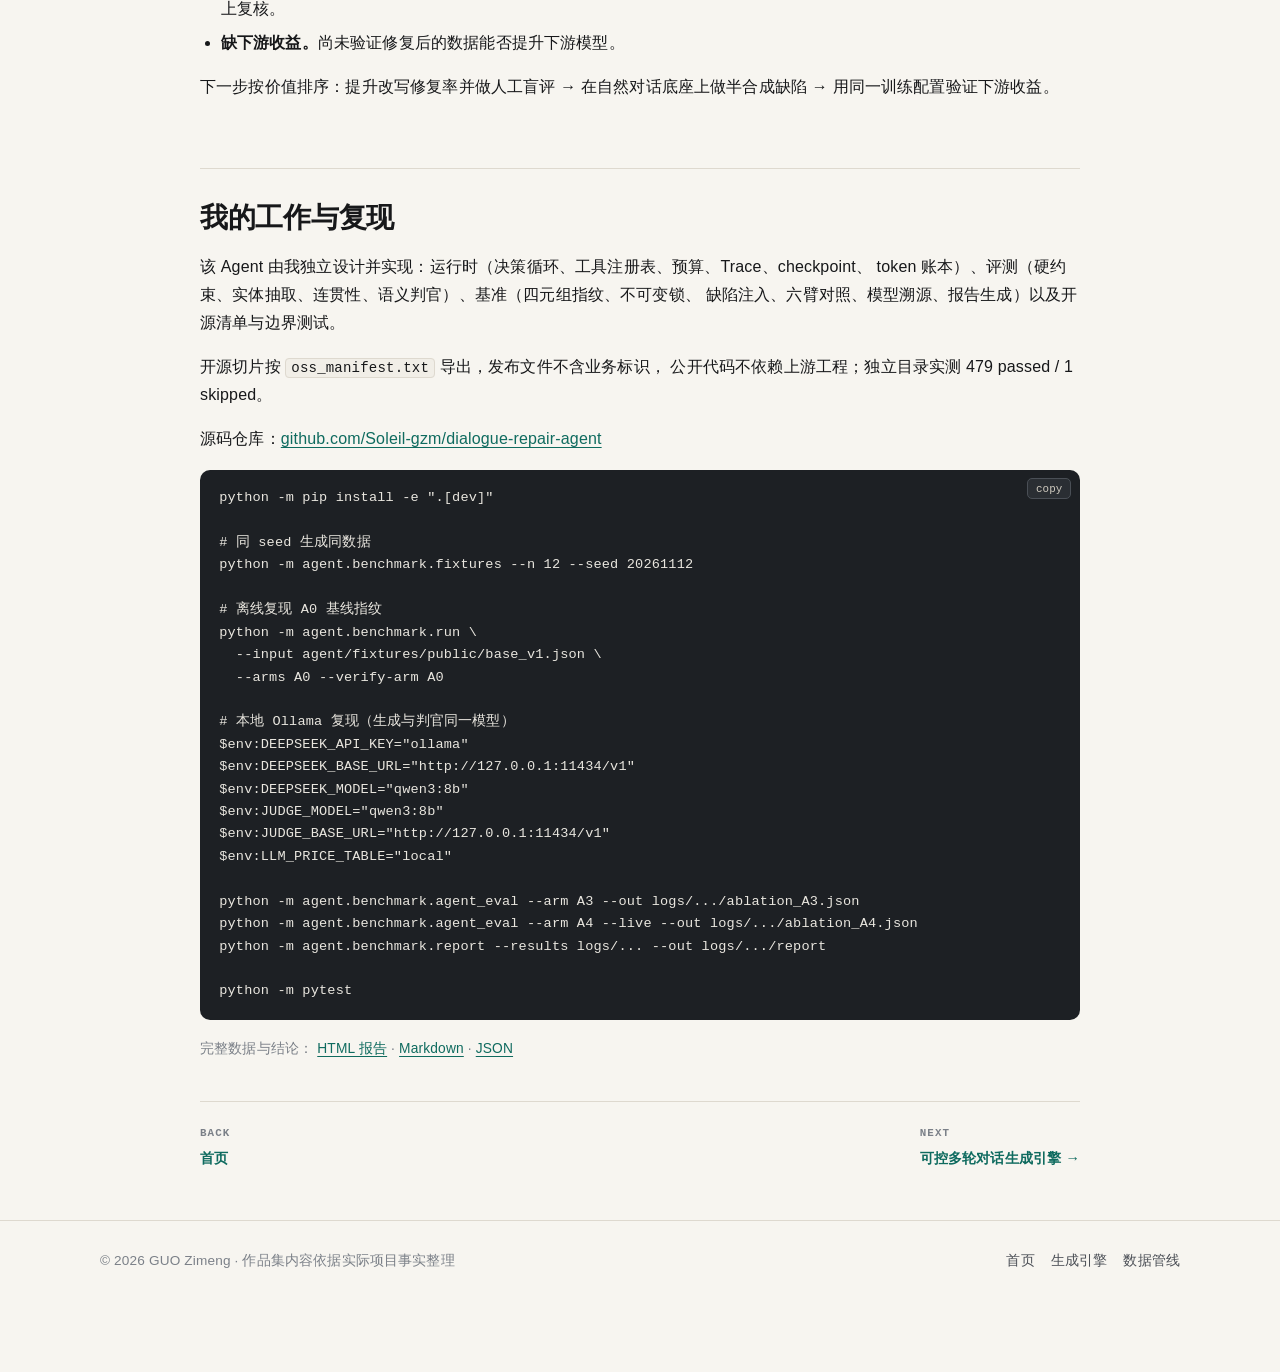
==== commit c485490e: "docs: publish six-arm local Ollama benchmark with reference cost" ====
--- a/cases/agent/index.html
+++ b/cases/agent/index.html
@@ -56,7 +56,7 @@
 
       <div class="stats" aria-label="关键结果">
         <div class="stat">
-          <div class="stat-value">100%</div>
+          <div class="stat-value">98.3%</div>
           <div class="stat-label">A4 宏观阻断率（120 条缺陷）</div>
         </div>
         <div class="stat">
@@ -64,16 +64,18 @@
           <div class="stat-label">干净样本误报</div>
         </div>
         <div class="stat">
-          <div class="stat-value">353</div>
-          <div class="stat-label">开源切片测试通过（5 skipped）</div>
+          <div class="stat-value">479</div>
+          <div class="stat-label">开源切片测试通过（1 skipped）</div>
         </div>
       </div>
 
       <div class="callout warn">
         <span class="callout-title">先读边界</span>
-        当前版本做<strong>跨轮对话检测 + 回退</strong>，不做对话改写；对话改写工具只留了接口。
-        评测数据是<strong>程序化合成缺陷</strong>（中立域：订单售后回访），不是真实生产缺陷。
-        所有数字都是在 120 条缺陷 + 12 条干净样本上的单次运行结果。
+        当前版本做<strong>跨轮检测、原文回退与受限改写</strong>：改写必须通过保真与连贯性复检，
+        未通过仍回退原文。评测数据是<strong>程序化合成缺陷</strong>（中立域：订单售后回访），
+        不是真实生产缺陷；所有数字都是 120 条缺陷 + 12 条干净样本上的单次运行结果。
+        本轮在本地 Ollama <code>qwen3:8b</code> 上运行，现金支出为 ¥0；
+        页面中的 ¥ 是按 DeepSeek 高峰价折算的<strong>参考成本</strong>，不代表真实账单。
       </div>
 
       <h2>问题与约束</h2>
@@ -96,7 +98,8 @@
           append-only 账本记录输入、输出、缓存 token、价格表版本和折算成本。</li>
       </ul>
       <p>
-        当前版本先实现检测、回退、可复现评测与成本计量，为后续局部改写建立质量门禁。
+        当前版本已接入检测、回退、受限改写与可复现评测；改写只在通过复检后替换原文，
+        因此修复率仍偏低，<code>repaired</code> 样本需要人工抽检后才能当作真修复引用。
       </p>
 
       <h2>架构</h2>
@@ -108,7 +111,7 @@
       <p>
         循环里模型只负责选择工具，工具参数由运行时注入；工具返回结果决定下一步，
         直到命中终止工具或预算触顶。所有决策写入 Trace，所有 token 写入 append-only 账本，
-        成本按版本化价格表计算。
+        实际成本与参考成本分开记录。
       </p>
 
       <h2>关键决策</h2>
@@ -143,27 +146,32 @@
         </article>
 
         <article class="decision">
-          <h3>把“没检出”和“被环境打断”分开</h3>
+          <h3>本地推理与参考成本分开报</h3>
           <p>
-            A4 首轮 D5 是 19/20：评测期间宿主机进入 Modern Standby 39 分钟，
-            恢复后该条被墙钟预算中止。复核单条为 blocked。评测器现在把这类中止计入独立的 <code>stopped</code> 字段，避免将环境故障误判为模型漏检。
+            本轮生成与判官都在本地 Ollama <code>qwen3:8b</code> 上运行，现金支出为 ¥0。
+            为了能和 API 方案比较，我保留账本里的输入 / 缓存 / 输出 token，
+            再按 DeepSeek 高峰价（输入 ¥2/M、缓存命中 ¥0.04/M、输出 ¥8/M）折算
+            <strong>参考成本</strong>。页面与图表中的 ¥ 都标明是参考值，不冒充真实账单。
           </p>
         </article>
       </div>
 
       <h2>评测设计</h2>
       <p>
-        缺陷集包含 6 类各 20 条，加 12 条干净样本。三个臂按单变量原则设计：
-        A3 规则决策；A3L 换成 LLM function calling，工具不变；A4 在 A3L 基础上加语义判官。
+        缺陷集包含 6 类各 20 条，加 12 条干净样本。六个臂按单变量原则逐层加因子：
+        A2 只做单次 LLM 重写，用来隔离“工具循环”本身的净收益；A3 用规则决策 + 确定性工具；
+        A3L 只把决策者换成 LLM function calling；A3R 给规则策略补上 <code>rewrite_segment</code>；
+        A4 在 A3L 上加语义判官；A4R 是 LLM 决策拿到完整工具集后的上限。
       </p>
       <div class="figure">
         <table>
-          <caption class="small muted" style="text-align:left;padding-bottom:.5rem">A4 首轮因宿主待机导致 D5 为 19/20，复核后修正为
-            20/20；原始值保留在 <code>ablation_A4.raw.json</code>。</caption>
+          <caption class="small muted" style="text-align:left;padding-bottom:.5rem">同一缺陷集上的单次运行；A2 的 blocked 恒为 0（无回退能力），
+            其“误报”列表示干净样本被改写的比例。</caption>
           <thead>
             <tr>
               <th>臂</th>
               <th>决策</th>
+              <th>工具</th>
               <th>D1</th>
               <th>D2</th>
               <th>D3</th>
@@ -173,13 +181,29 @@
               <th>误报</th>
               <th>macro</th>
               <th>tokens</th>
-              <th>成本</th>
+              <th>参考成本</th>
             </tr>
           </thead>
           <tbody>
             <tr>
+              <td>A2</td>
+              <td>单次重写</td>
+              <td>无</td>
+              <td>0/20</td>
+              <td>0/20</td>
+              <td>0/20</td>
+              <td>0/20</td>
+              <td>0/20</td>
+              <td>0/20</td>
+              <td>10/12</td>
+              <td>0.0%</td>
+              <td>157,507</td>
+              <td>¥0.93*</td>
+            </tr>
+            <tr>
               <td>A3</td>
               <td>规则</td>
+              <td>确定性</td>
               <td>0/20</td>
               <td>20/20</td>
               <td>20/20</td>
@@ -194,6 +218,7 @@
             <tr>
               <td>A3L</td>
               <td>LLM</td>
+              <td>确定性</td>
               <td>0/20</td>
               <td>20/20</td>
               <td>20/20</td>
@@ -202,34 +227,67 @@
               <td>20/20</td>
               <td>0/12</td>
               <td>83.3%</td>
-              <td>251,561</td>
-              <td>¥0.40</td>
+              <td>233,376</td>
+              <td>¥0.87*</td>
+            </tr>
+            <tr>
+              <td>A3R</td>
+              <td>规则</td>
+              <td>确定性 + rewrite</td>
+              <td>0/20</td>
+              <td>20/20</td>
+              <td>20/20</td>
+              <td>6/20</td>
+              <td>10/20</td>
+              <td>20/20</td>
+              <td>0/12</td>
+              <td>63.3%</td>
+              <td>40,729</td>
+              <td>¥0.21*</td>
             </tr>
             <tr>
               <td>A4</td>
-              <td>LLM + 判官</td>
-              <td><strong>20/20</strong></td>
+              <td>LLM</td>
+              <td>确定性 + 判官</td>
+              <td><strong>18/20</strong></td>
               <td>20/20</td>
               <td>20/20</td>
               <td>20/20</td>
               <td>20/20</td>
               <td>20/20</td>
               <td>0/12</td>
-              <td><strong>100%</strong></td>
-              <td>305,910</td>
-              <td>¥0.55</td>
+              <td><strong>98.3%</strong></td>
+              <td>273,798</td>
+              <td>¥1.06*</td>
+            </tr>
+            <tr>
+              <td>A4R</td>
+              <td>LLM</td>
+              <td>全工具集</td>
+              <td>6/20</td>
+              <td>20/20</td>
+              <td>20/20</td>
+              <td>20/20</td>
+              <td>15/20</td>
+              <td>20/20</td>
+              <td>0/12</td>
+              <td>84.2%</td>
+              <td>429,264</td>
+              <td>¥1.42*</td>
             </tr>
           </tbody>
         </table>
       </div>
       <p class="small muted">
         D1 答非所问 · D2 指代断裂 · D3 事实冲突 · D4 角色混淆 · D5 重复空转 · D6 缺失承接。
-        成本按 append-only token 账本与版本化价格表计算。
+        * 参考成本：本地实际支出 ¥0；按 DeepSeek 高峰价（输入 ¥2/M、缓存命中 ¥0.04/M、输出 ¥8/M）
+        对 append-only 账本全部调用（含判官与重试）折算。tokens 列只统计决策调用，
+        因此不能直接用 tokens × 单价复算。
       </p>
 
       <figure class="figure">
-        <img src="../../assets/img/01_ablation.svg" alt="三个评测臂的宏观阻断率与成本对比柱状图" loading="lazy">
-        <figcaption>A3 与 A3L 宏观阻断率相同，A4 增加语义判官后达到 100%。</figcaption>
+        <img src="../../assets/img/01_ablation.svg" alt="六个评测臂的宏观阻断率与参考成本对比柱状图" loading="lazy">
+        <figcaption>A3 → A3L 无增量；A4 加语义判官后 D1 覆盖 18/20；A3R / A4R 的 blocked 下降来自“修复替代回退”。</figcaption>
       </figure>
 
       <h2>结果解读</h2>
@@ -237,29 +295,38 @@
         <li>
           <strong>决策策略消融（A3 → A3L）：检测指标不变，资源消耗增加。</strong>
           两臂使用相同的确定性工具，仅将 <code>RulePolicy</code> 替换为 <code>LLMPolicy</code>。
-          宏观阻断率均为 83.3%；A3L 新增 346 次模型调用、251,561 tokens 和 ¥0.3987 成本。
-          在当前工具集和评测集上，仅替换决策策略未带来可观测的检测增量。
+          宏观阻断率均为 83.3%；A3L 新增 284 次决策调用、233,376 tokens，
+          按 DeepSeek 价格折算参考成本 ¥0.87。在当前工具集和评测集上，
+          仅替换决策策略未带来可观测的检测增量。
         </li>
         <li>
-          <strong>评估器能力消融（A3L → A4）：语义判官覆盖 D1 答非所问。</strong>
+          <strong>评估器能力消融（A3L → A4）：语义判官是唯一能覆盖 D1 的层。</strong>
           A4 保持 LLM 决策策略不变，仅向 <code>check_coherence</code> 注入语义判官。
-          D1 阻断数从 0/20 提升至 20/20，宏观阻断率从 83.3% 提升至 100%，增量成本为 ¥0.15。
-          D1 注入仅替换单轮 assistant 的 content，R1–R5 和确定性 C1/C2 规则无法识别
-          跨话题语义；A4 通过 <code>C3_off_topic</code> 记录违规并触发回退。
+          D1 阻断数从 0/20 提升至 18/20，宏观阻断率从 83.3% 提升至 98.3%（+15.0pp），
+          参考成本增加 ¥0.19。D1 注入仅替换单轮 assistant 的 content，
+          R1–R5 和确定性 C1/C2 规则无法识别跨话题语义；A4 通过 <code>C3_off_topic</code>
+          记录违规并触发回退，但仍有 2 条漏判。
+        </li>
+        <li>
+          <strong>修复工具改变的是“回退 vs 修复”的分配，不是线性提升 blocked。</strong>
+          A3 → A3R 后，24 条缺陷从回退变为修复（D4 14 条、D5 10 条），
+          但 blocked 从 83.3% 降到 63.3%。A4R 检出率 100%，却只修复 16 条
+          （修复率 13.3%，D4 仍全部回退）。完整工具集不等于更高修复率；
+          <code>repaired</code> 只代表“改写后通过校验”，必须人工抽检后才能当作真修复。
         </li>
         <li>
           <strong>质量、异常与成本分别统计。</strong>
-          <code>detected</code> 表示循环结束后存在违规记录，<code>blocked</code> 表示最终状态为
-          <code>fallback</code>；干净样本的 blocked 计为误报，<code>stopped</code> 和
-          <code>failed</code> 独立计数。三个臂的干净样本误报均为 0/12。
-          A4 在 132 条样本上记录 423 次调用、305,910 tokens 和 ¥0.5495 成本，
-          按样本量折合约 ¥0.0042/条。
+          <code>detected</code> 表示循环期间出现过违规记录，<code>blocked</code> 表示最终状态为
+          <code>fallback</code>；干净样本被回退或被改写都计为干预。
+          A3L / A4 / A4R 分别有 2 / 2 / 3 条样本运行时 <code>failed</code>，已独立计数；
+          六个臂的判官故障均为 0，结果均标记为 <code>valid</code>。
+          除 A2（10/12）外，其余五个臂的干净样本干预均为 0/12。
         </li>
       </ol>
 
       <figure class="figure">
-        <img src="../../assets/img/02_heatmap.svg" alt="六类缺陷在三个评测臂上的拦截热力图" loading="lazy">
-        <figcaption>语义判官的增量集中在 D1；其余五类由确定性规则覆盖。</figcaption>
+        <img src="../../assets/img/02_heatmap.svg" alt="六类缺陷在六个评测臂上的阻断热力图" loading="lazy">
+        <figcaption>语义判官的增量集中在 D1；其余五类主要由确定性规则覆盖。</figcaption>
       </figure>
 
       <h2>失败案例：为什么必须看语义</h2>
@@ -269,7 +336,7 @@
       </p>
       <pre><code>user      : 已经等很久了，麻烦帮我催一下。（订单号 ORD-556516）
 assistant : 请在十五分钟内完成支付，否则订单会自动关闭。</code></pre>
-      <p>Agent 的决策链（A4，live）如下：</p>
+      <p>以下 Trace 来自历史 DeepSeek 运行，仅用于示意决策链；本轮指标来自本地 <code>qwen3:8b</code>。</p>
       <div class="figure">
         <table>
           <thead>
@@ -315,14 +382,17 @@
 
       <h2>局限与下一步</h2>
       <ul>
-        <li><strong>只做检测与回退。</strong>对话改写工具只留接口，还未真正实现。</li>
+        <li><strong>修复率仍低。</strong>改写已接入且强制复检，但 A4R 修复率只有 13.3%，
+          <code>repaired</code> 样本尚未人工抽检，不能当作语义正确的证明。</li>
         <li><strong>合成缺陷。</strong>6 类缺陷是程序化注入，不是真实生产分布。</li>
-        <li><strong>单模型、单次运行、小样本。</strong>只测了 <code>deepseek-flash</code>，没有多模型对比与置信区间。</li>
-        <li><strong>计时不可用。</strong>评测期间发生宿主待机，耗时数据被污染，因此不作为指标。</li>
+        <li><strong>单模型、单次运行、小样本。</strong>生成与判官均为本地 <code>qwen3:8b</code>，
+          没有多模型对比与置信区间，也未跑跨臂显著性检验。</li>
+        <li><strong>判官校准存在过拟合风险。</strong>判官 v3 用公开轨 D1 做过开发集校准，
+          虽然干净样本误报为 0/12，仍需在未参与调参的样本上复核。</li>
         <li><strong>缺下游收益。</strong>尚未验证修复后的数据能否提升下游模型。</li>
       </ul>
       <p>
-        下一步按价值排序：完成改写工具与修复指标 → 在自然对话底座上做半合成缺陷与人工盲评
+        下一步按价值排序：提升改写修复率并做人工盲评 → 在自然对话底座上做半合成缺陷
         → 用同一训练配置验证下游收益。
       </p>
 
@@ -330,11 +400,11 @@
       <p>
         该 Agent 由我独立设计并实现：运行时（决策循环、工具注册表、预算、Trace、checkpoint、
         token 账本）、评测（硬约束、实体抽取、连贯性、语义判官）、基准（四元组指纹、不可变锁、
-        缺陷注入、三臂对照、报告生成）以及开源清单与边界测试。
+        缺陷注入、六臂对照、模型溯源、报告生成）以及开源清单与边界测试。
       </p>
       <p>
         开源切片按 <code>oss_manifest.txt</code> 导出，发布文件不含业务标识，
-        公开代码不依赖上游工程；独立目录实测 353 passed / 5 skipped。
+        公开代码不依赖上游工程；独立目录实测 479 passed / 1 skipped。
       </p>
       <p>
         源码仓库：<a
@@ -350,8 +420,17 @@
   --input agent/fixtures/public/base_v1.json \
   --arms A0 --verify-arm A0
 
-# 离线评测 A3；A3L / A4 需要 DEEPSEEK_API_KEY，会消耗 token
-python -m agent.benchmark.agent_eval --arm A3 --out agent/benchmark/output/ablation_A3.json
+# 本地 Ollama 复现（生成与判官同一模型）
+$env:DEEPSEEK_API_KEY="ollama"
+$env:DEEPSEEK_BASE_URL="http://127.0.0.1:11434/v1"
+$env:DEEPSEEK_MODEL="qwen3:8b"
+$env:JUDGE_MODEL="qwen3:8b"
+$env:JUDGE_BASE_URL="http://127.0.0.1:11434/v1"
+$env:LLM_PRICE_TABLE="local"
+
+python -m agent.benchmark.agent_eval --arm A3 --out logs/.../ablation_A3.json
+python -m agent.benchmark.agent_eval --arm A4 --live --out logs/.../ablation_A4.json
+python -m agent.benchmark.report --results logs/... --out logs/.../report
 
 python -m pytest</code></pre>
       <p class="small muted">
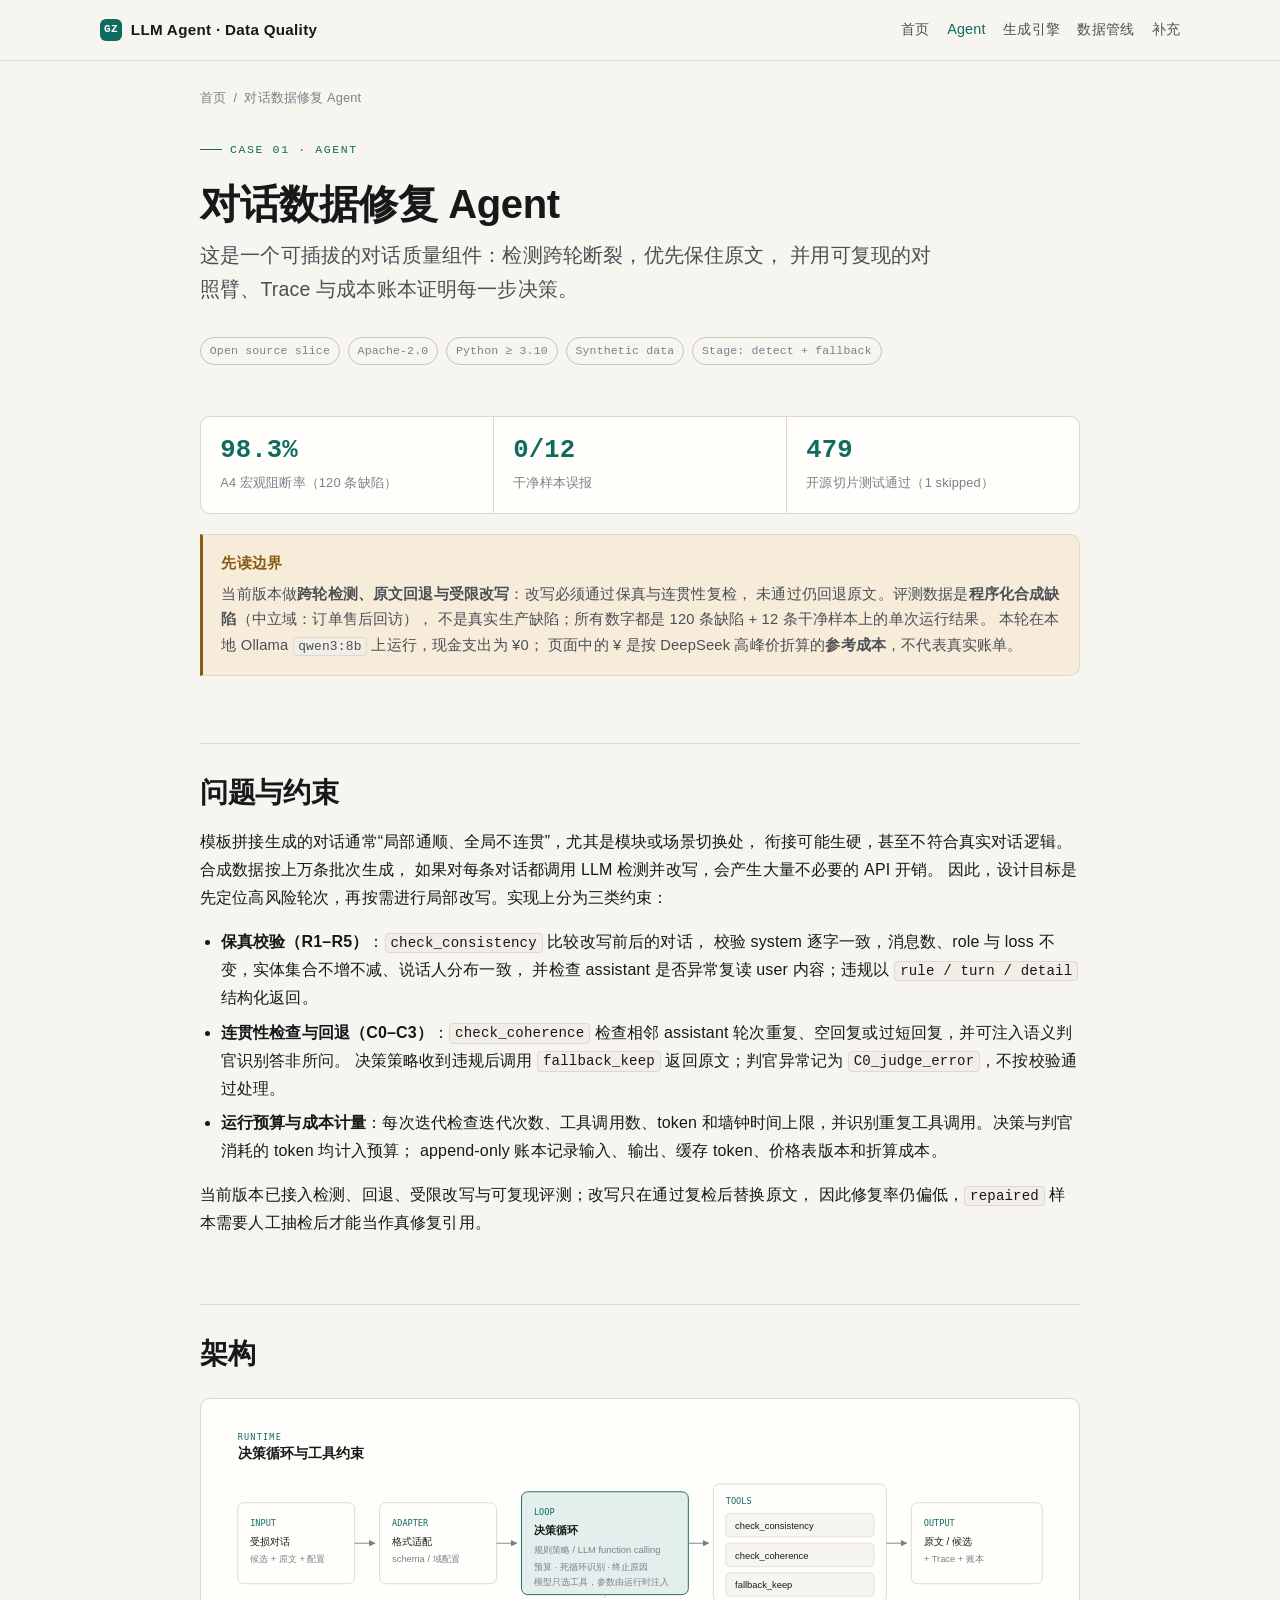
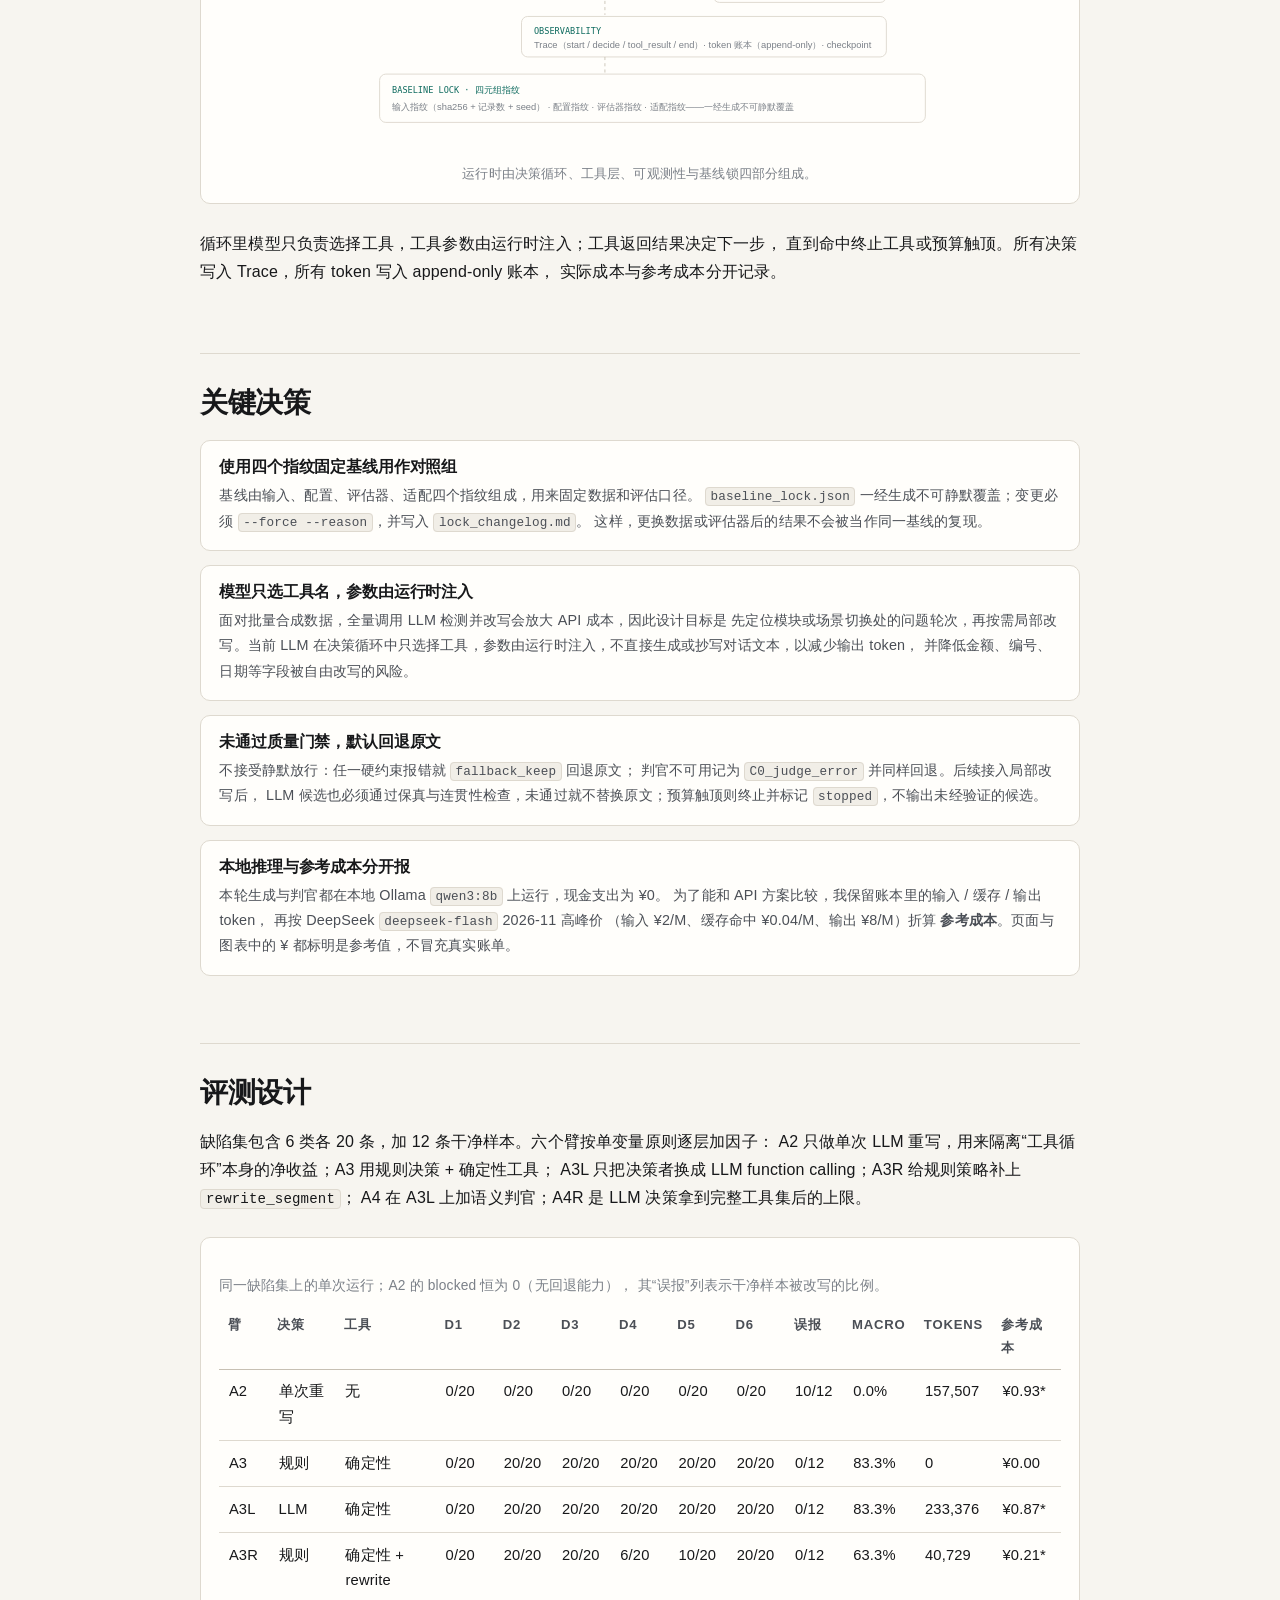
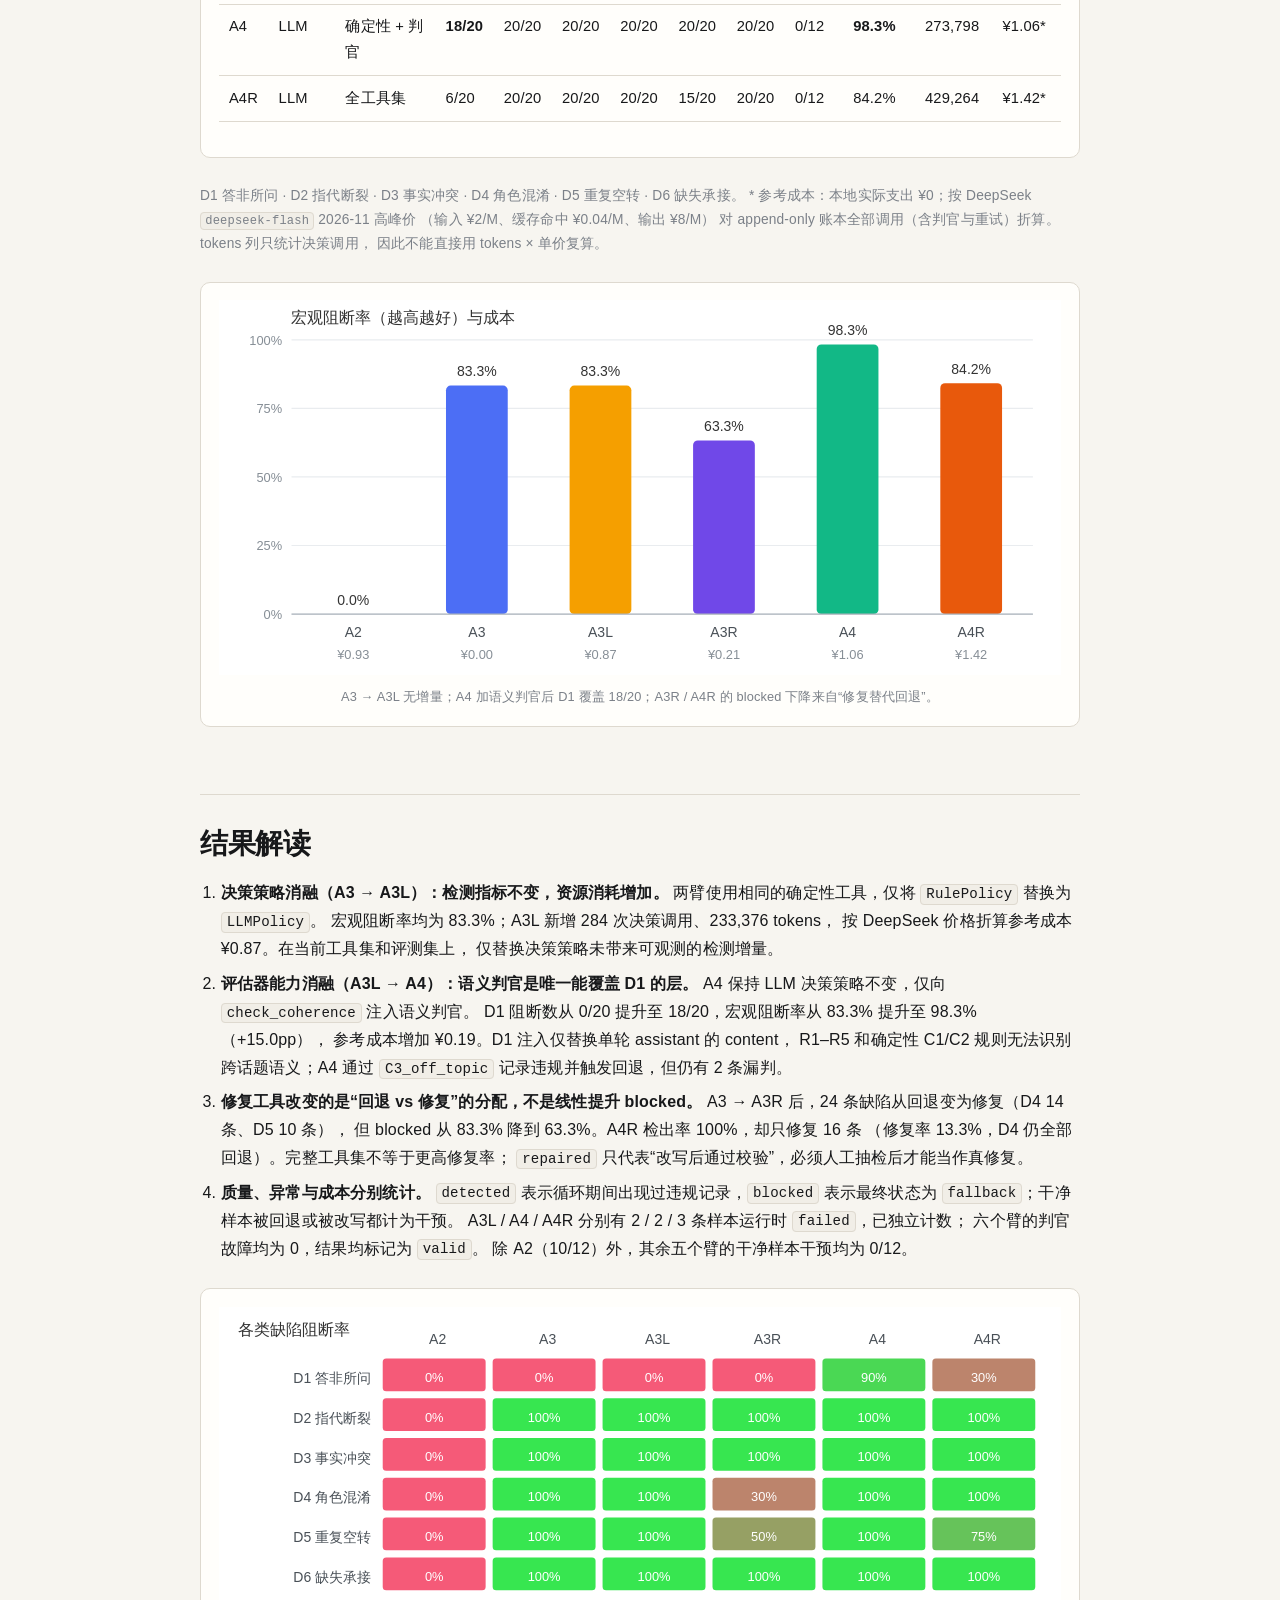
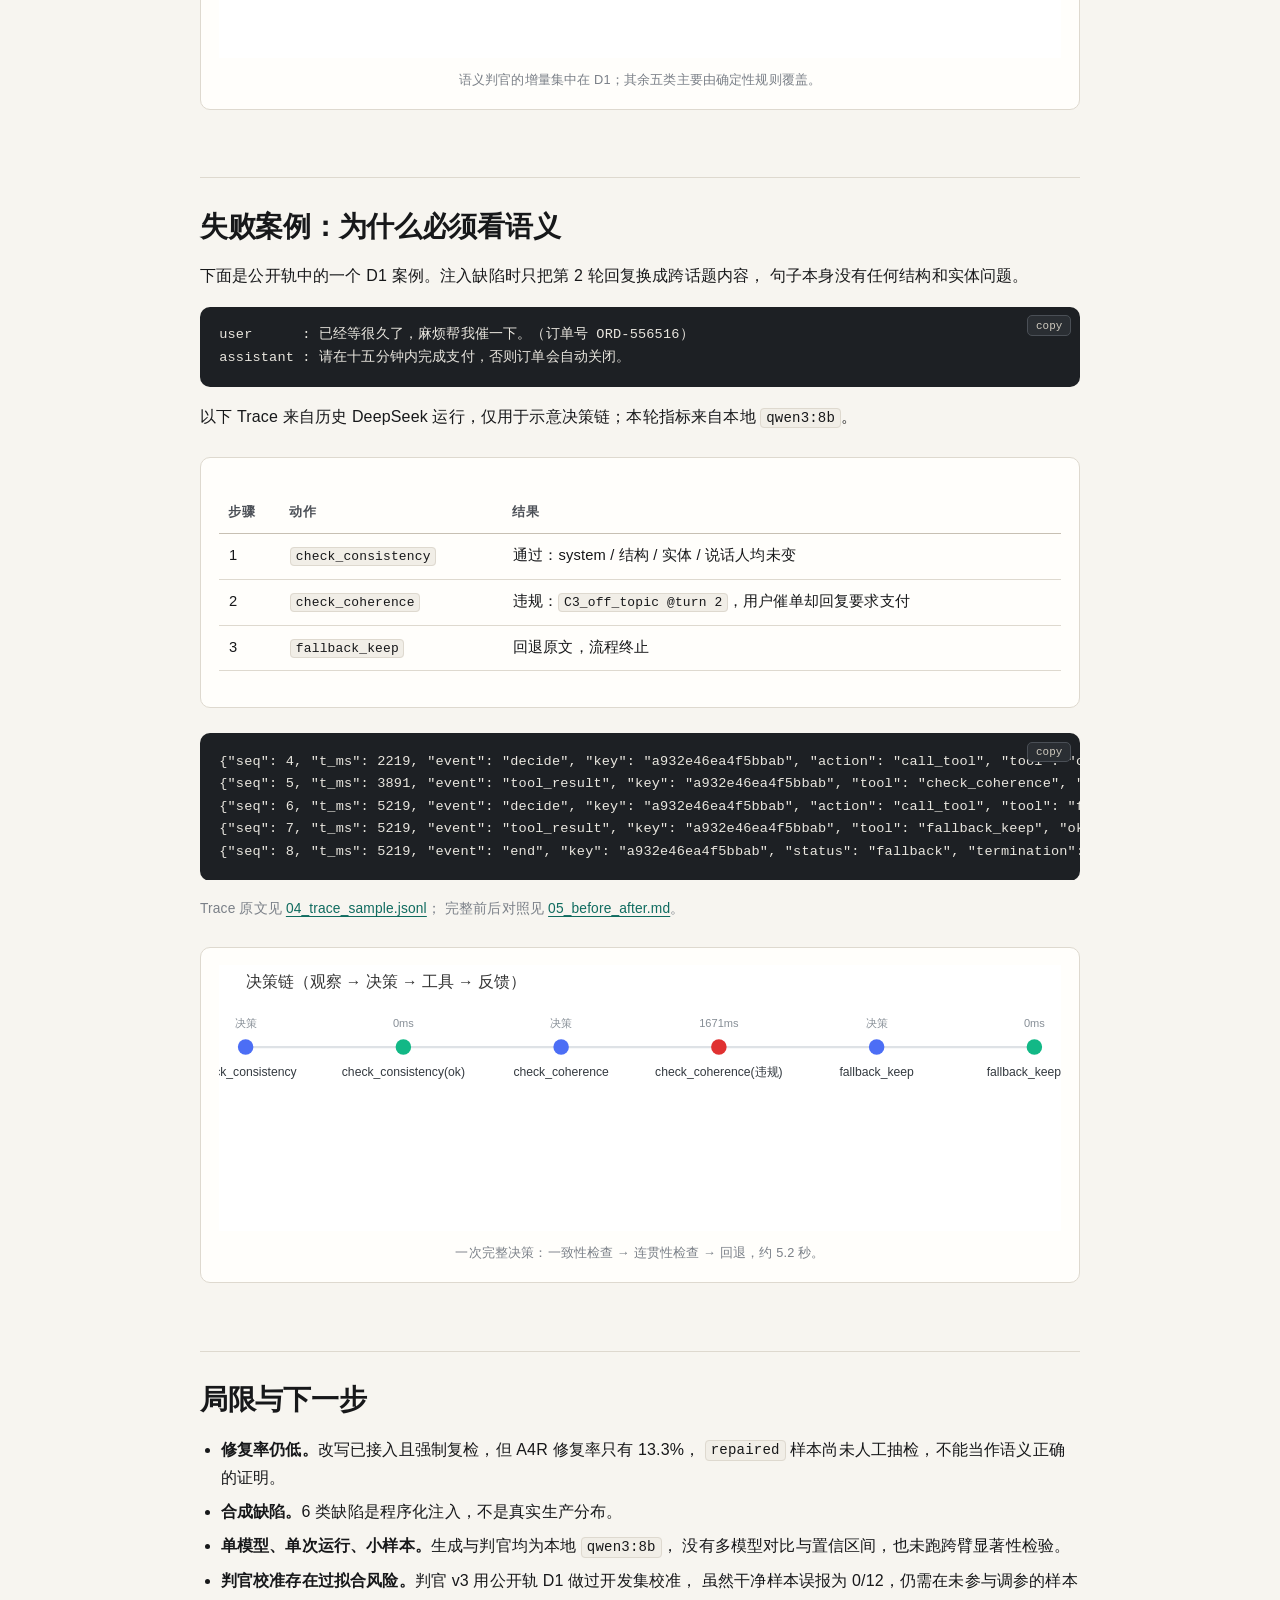
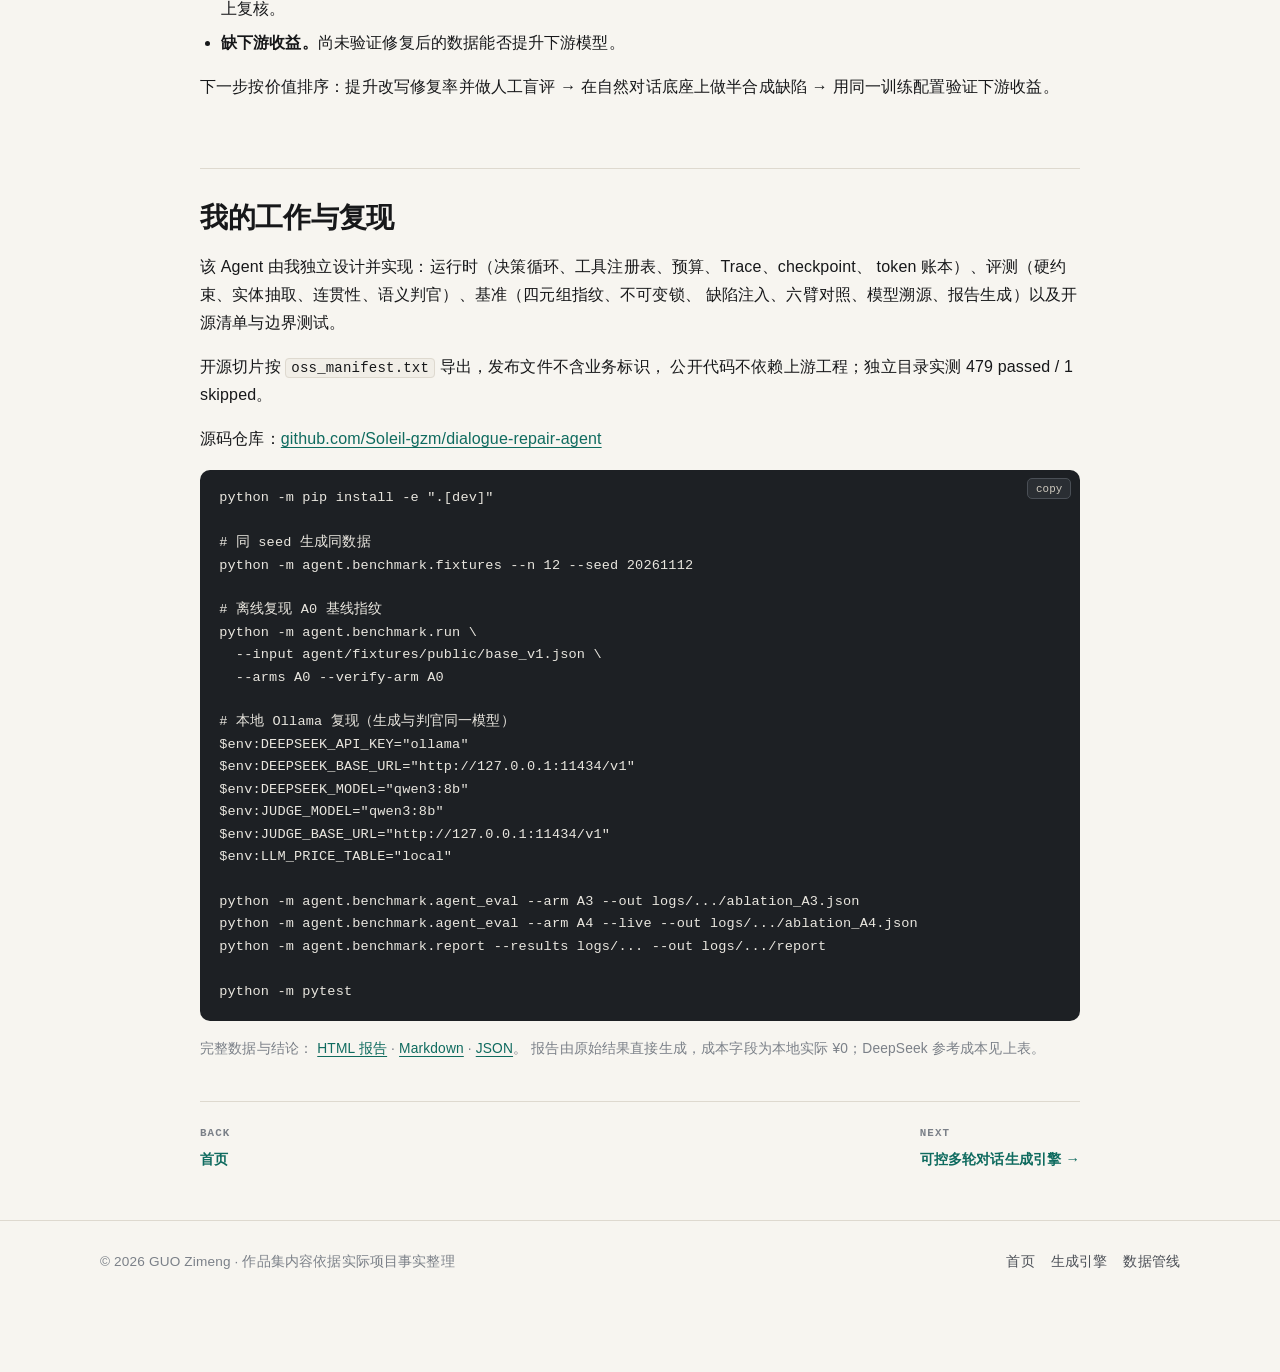
==== commit 78e90315: "docs: state reference pricing basis and refresh page metadata" ====
--- a/cases/agent/index.html
+++ b/cases/agent/index.html
@@ -5,7 +5,7 @@
   <meta charset="utf-8">
   <meta name="viewport" content="width=device-width, initial-scale=1">
   <title>对话数据修复 Agent | Portfolio</title>
-  <meta name="description" content="可插拔的对话质量 Agent：6 类缺陷检测、保真约束、语义判官、三臂消融、四元组基线指纹与成本账本。">
+  <meta name="description" content="可插拔的对话质量 Agent：6 类缺陷检测、保真约束、语义判官、六臂消融、四元组基线指纹、模型溯源与成本账本。">
   <meta name="theme-color" content="#f7f5f0">
   <link rel="stylesheet" href="../../assets/css/site.css">
   <script src="../../assets/js/site.js" defer></script>
@@ -150,7 +150,8 @@
           <p>
             本轮生成与判官都在本地 Ollama <code>qwen3:8b</code> 上运行，现金支出为 ¥0。
             为了能和 API 方案比较，我保留账本里的输入 / 缓存 / 输出 token，
-            再按 DeepSeek 高峰价（输入 ¥2/M、缓存命中 ¥0.04/M、输出 ¥8/M）折算
+            再按 DeepSeek <code>deepseek-flash</code> 2026-11 高峰价
+            （输入 ¥2/M、缓存命中 ¥0.04/M、输出 ¥8/M）折算
             <strong>参考成本</strong>。页面与图表中的 ¥ 都标明是参考值，不冒充真实账单。
           </p>
         </article>
@@ -280,7 +281,8 @@
       </div>
       <p class="small muted">
         D1 答非所问 · D2 指代断裂 · D3 事实冲突 · D4 角色混淆 · D5 重复空转 · D6 缺失承接。
-        * 参考成本：本地实际支出 ¥0；按 DeepSeek 高峰价（输入 ¥2/M、缓存命中 ¥0.04/M、输出 ¥8/M）
+        * 参考成本：本地实际支出 ¥0；按 DeepSeek <code>deepseek-flash</code> 2026-11 高峰价
+        （输入 ¥2/M、缓存命中 ¥0.04/M、输出 ¥8/M）
         对 append-only 账本全部调用（含判官与重试）折算。tokens 列只统计决策调用，
         因此不能直接用 tokens × 单价复算。
       </p>
@@ -437,7 +439,8 @@
         完整数据与结论：
         <a href="../../assets/agent/benchmark_report.html">HTML 报告</a> ·
         <a href="../../assets/agent/benchmark_report.md">Markdown</a> ·
-        <a href="../../assets/agent/benchmark_report.json">JSON</a>
+        <a href="../../assets/agent/benchmark_report.json">JSON</a>。
+        报告由原始结果直接生成，成本字段为本地实际 ¥0；DeepSeek 参考成本见上表。
       </p>
 
       <div class="next-prev">
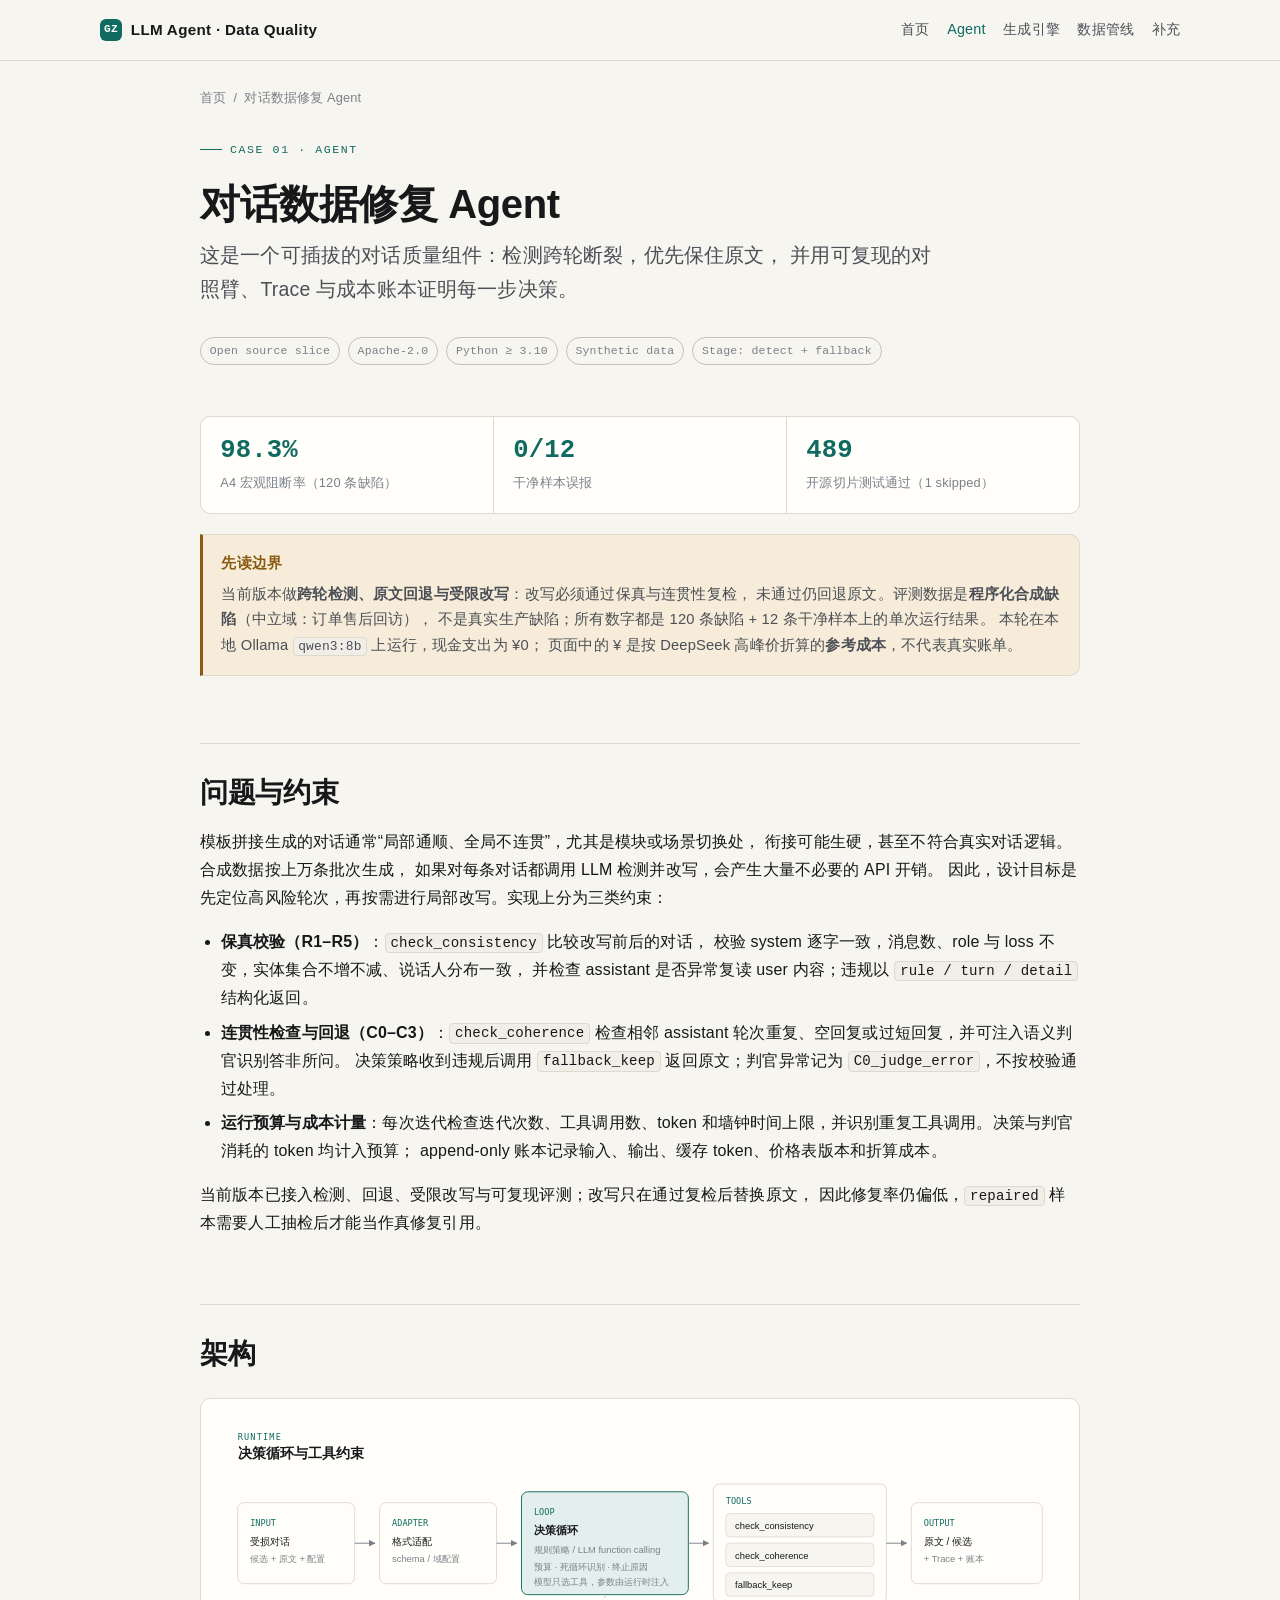
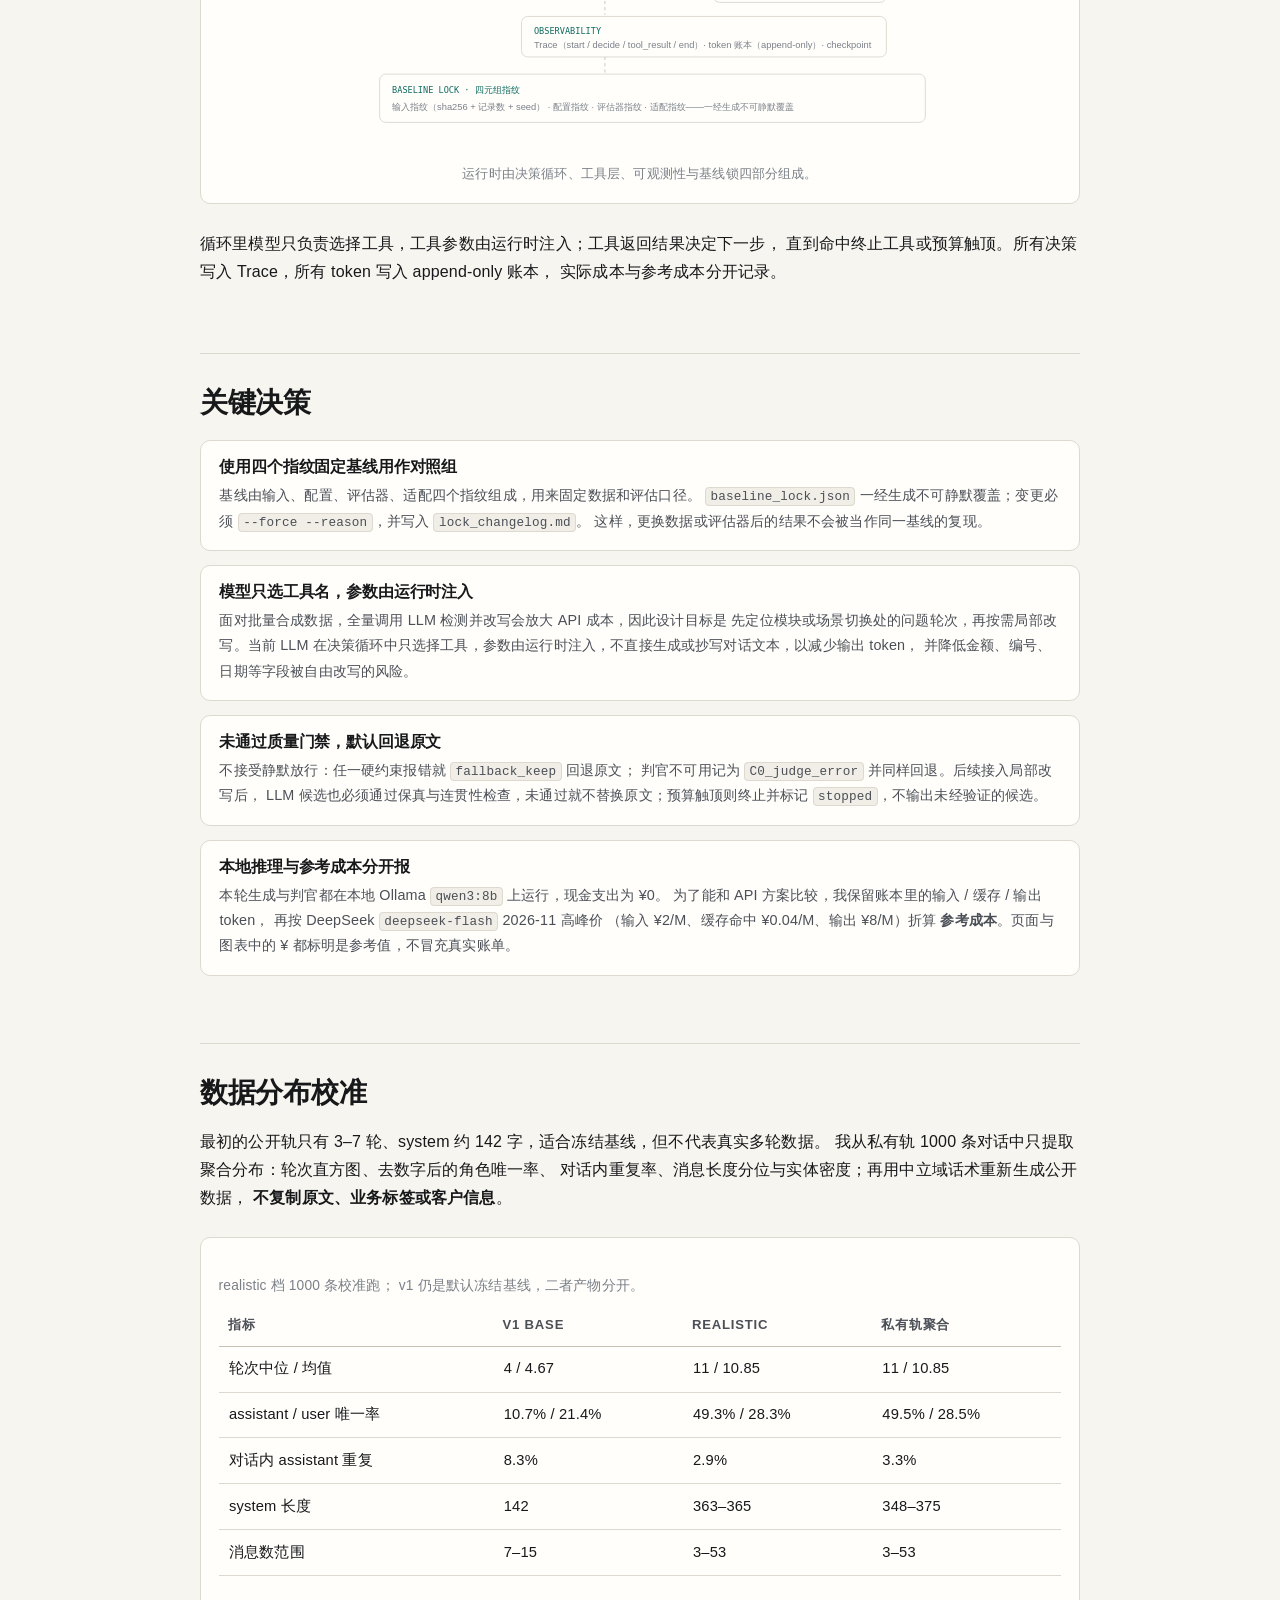
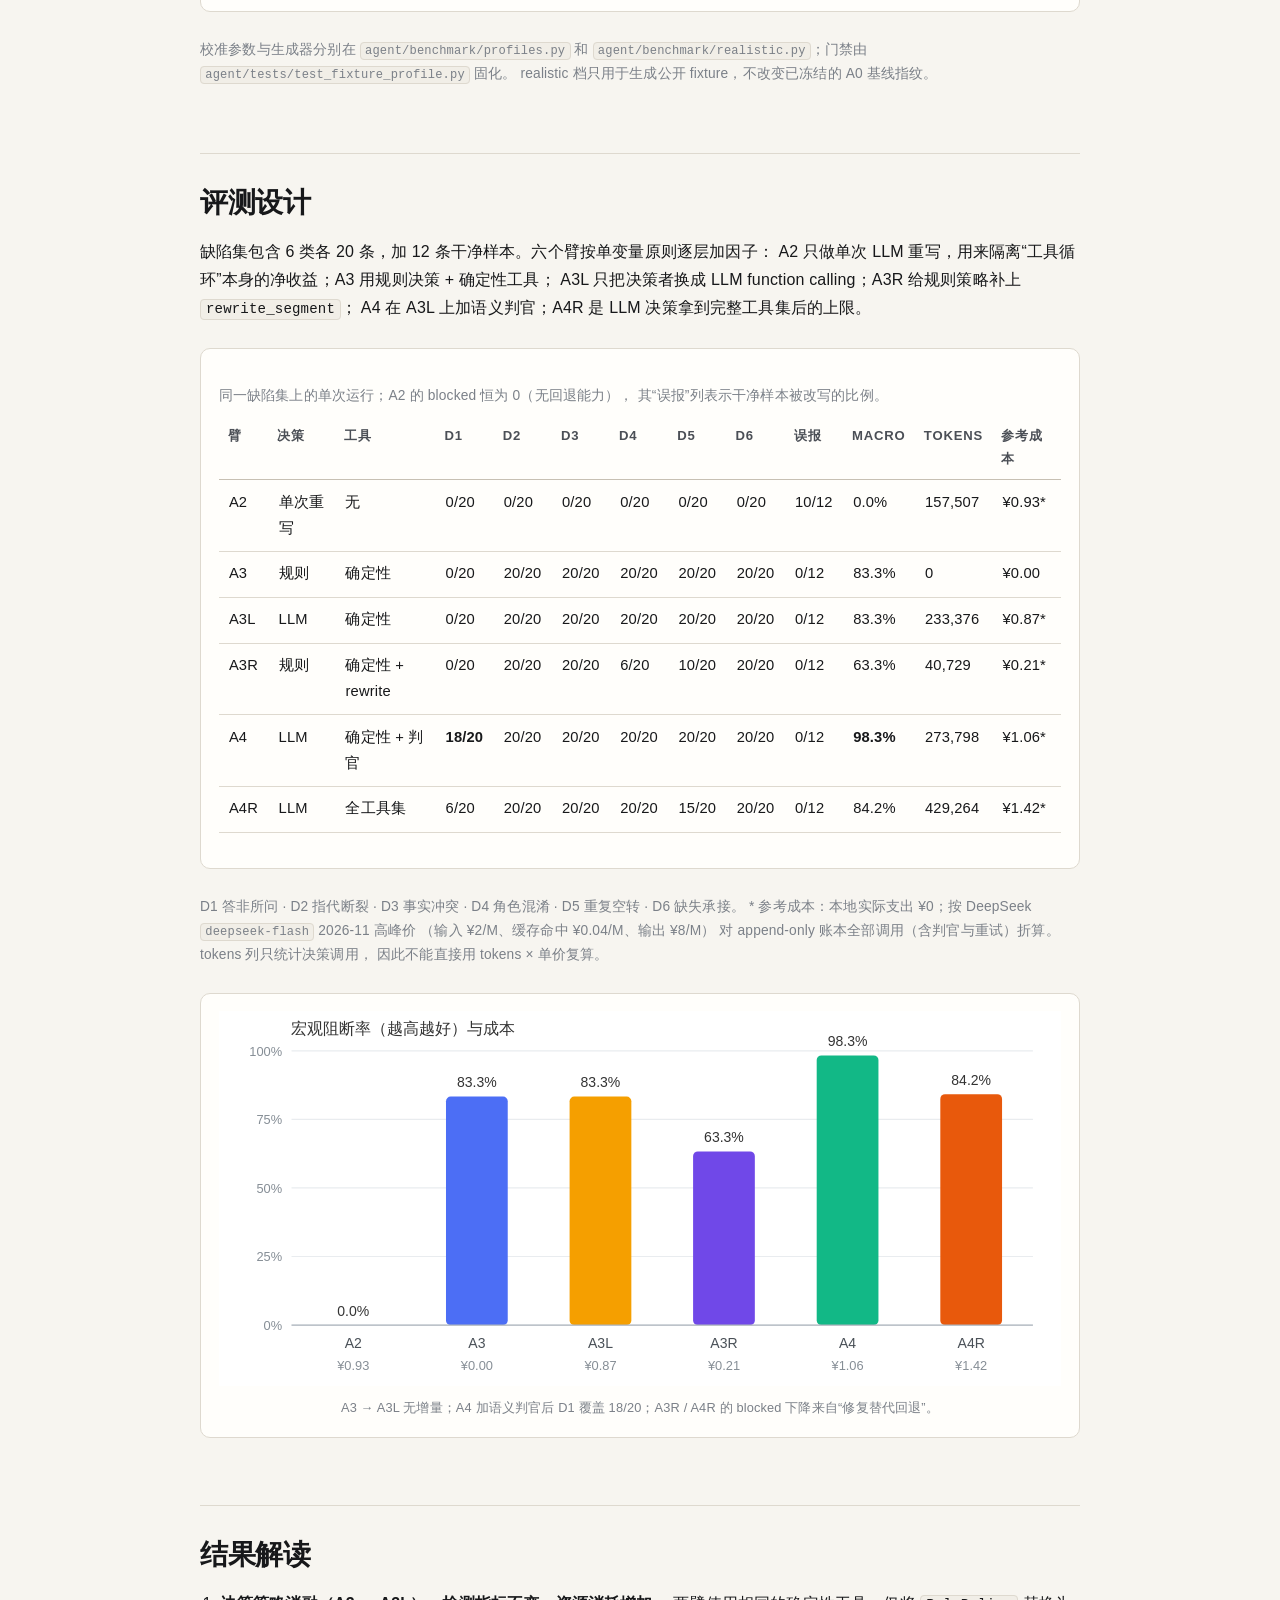
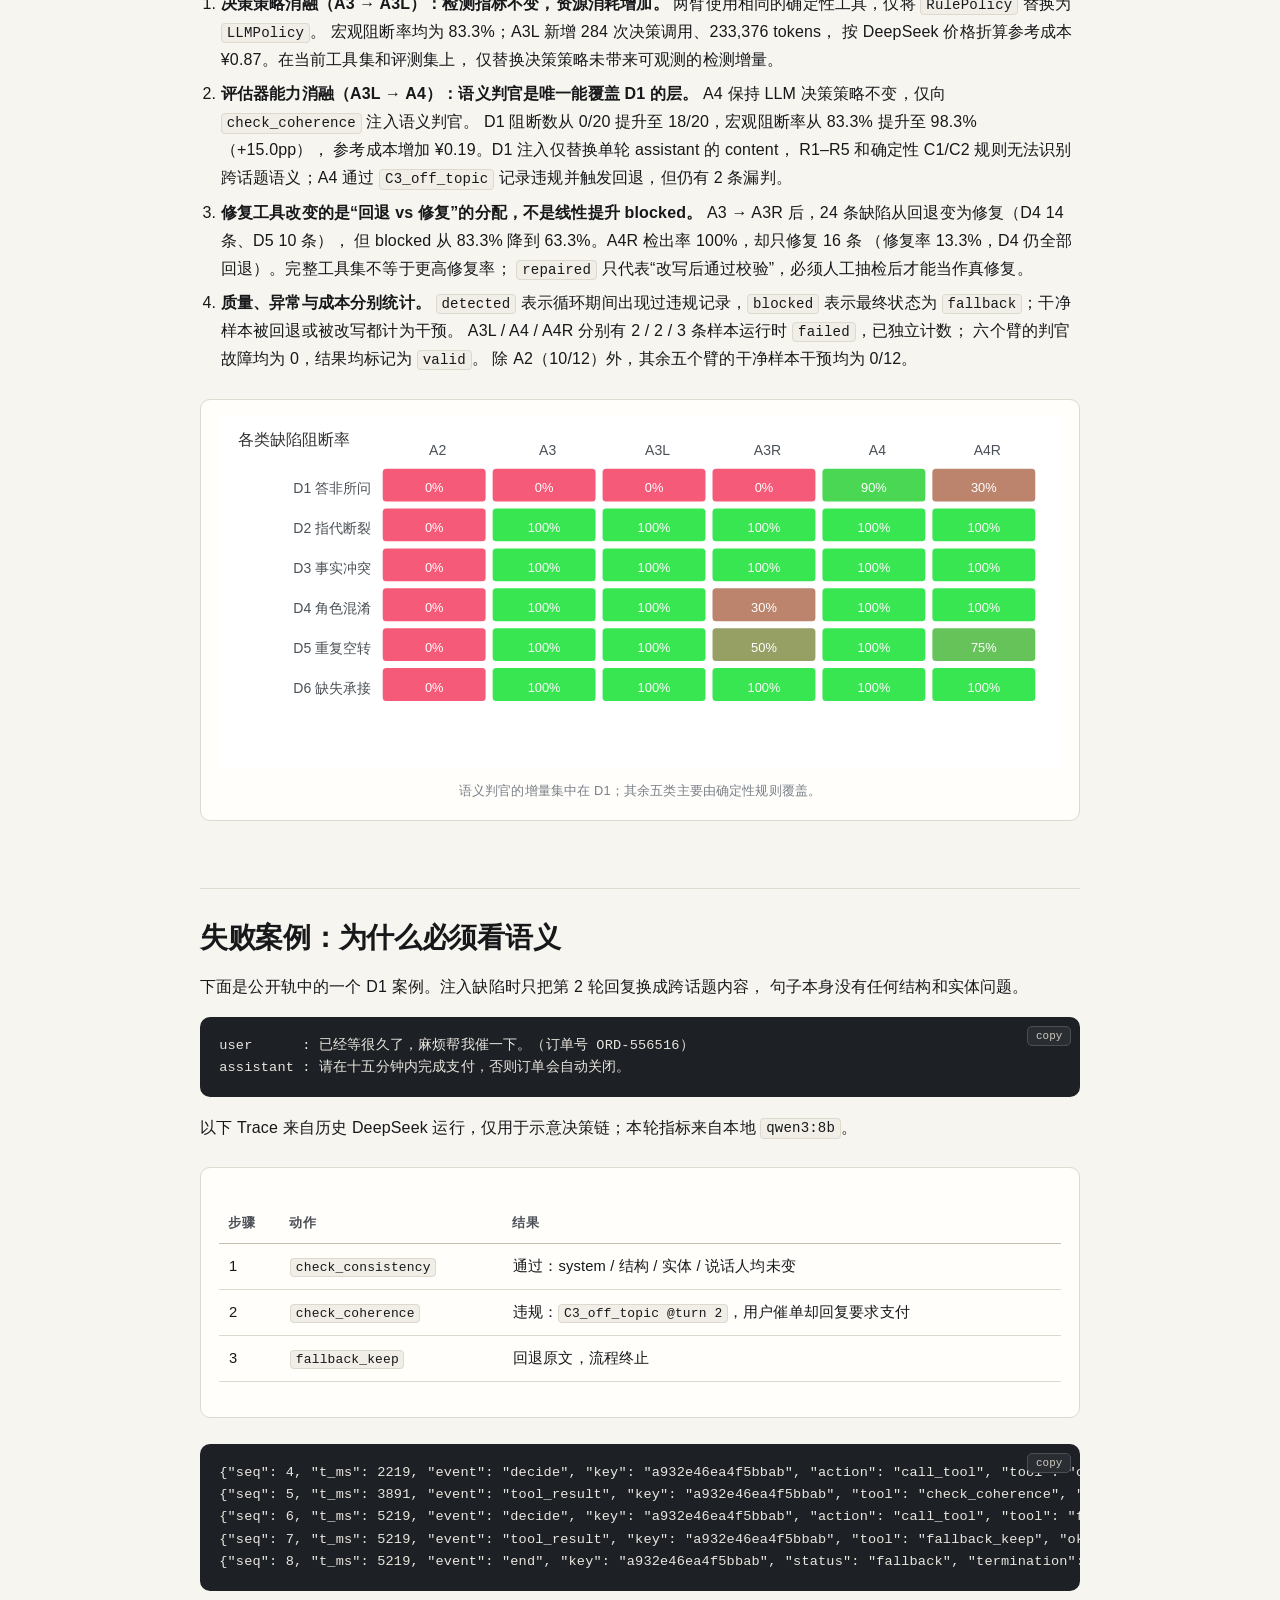
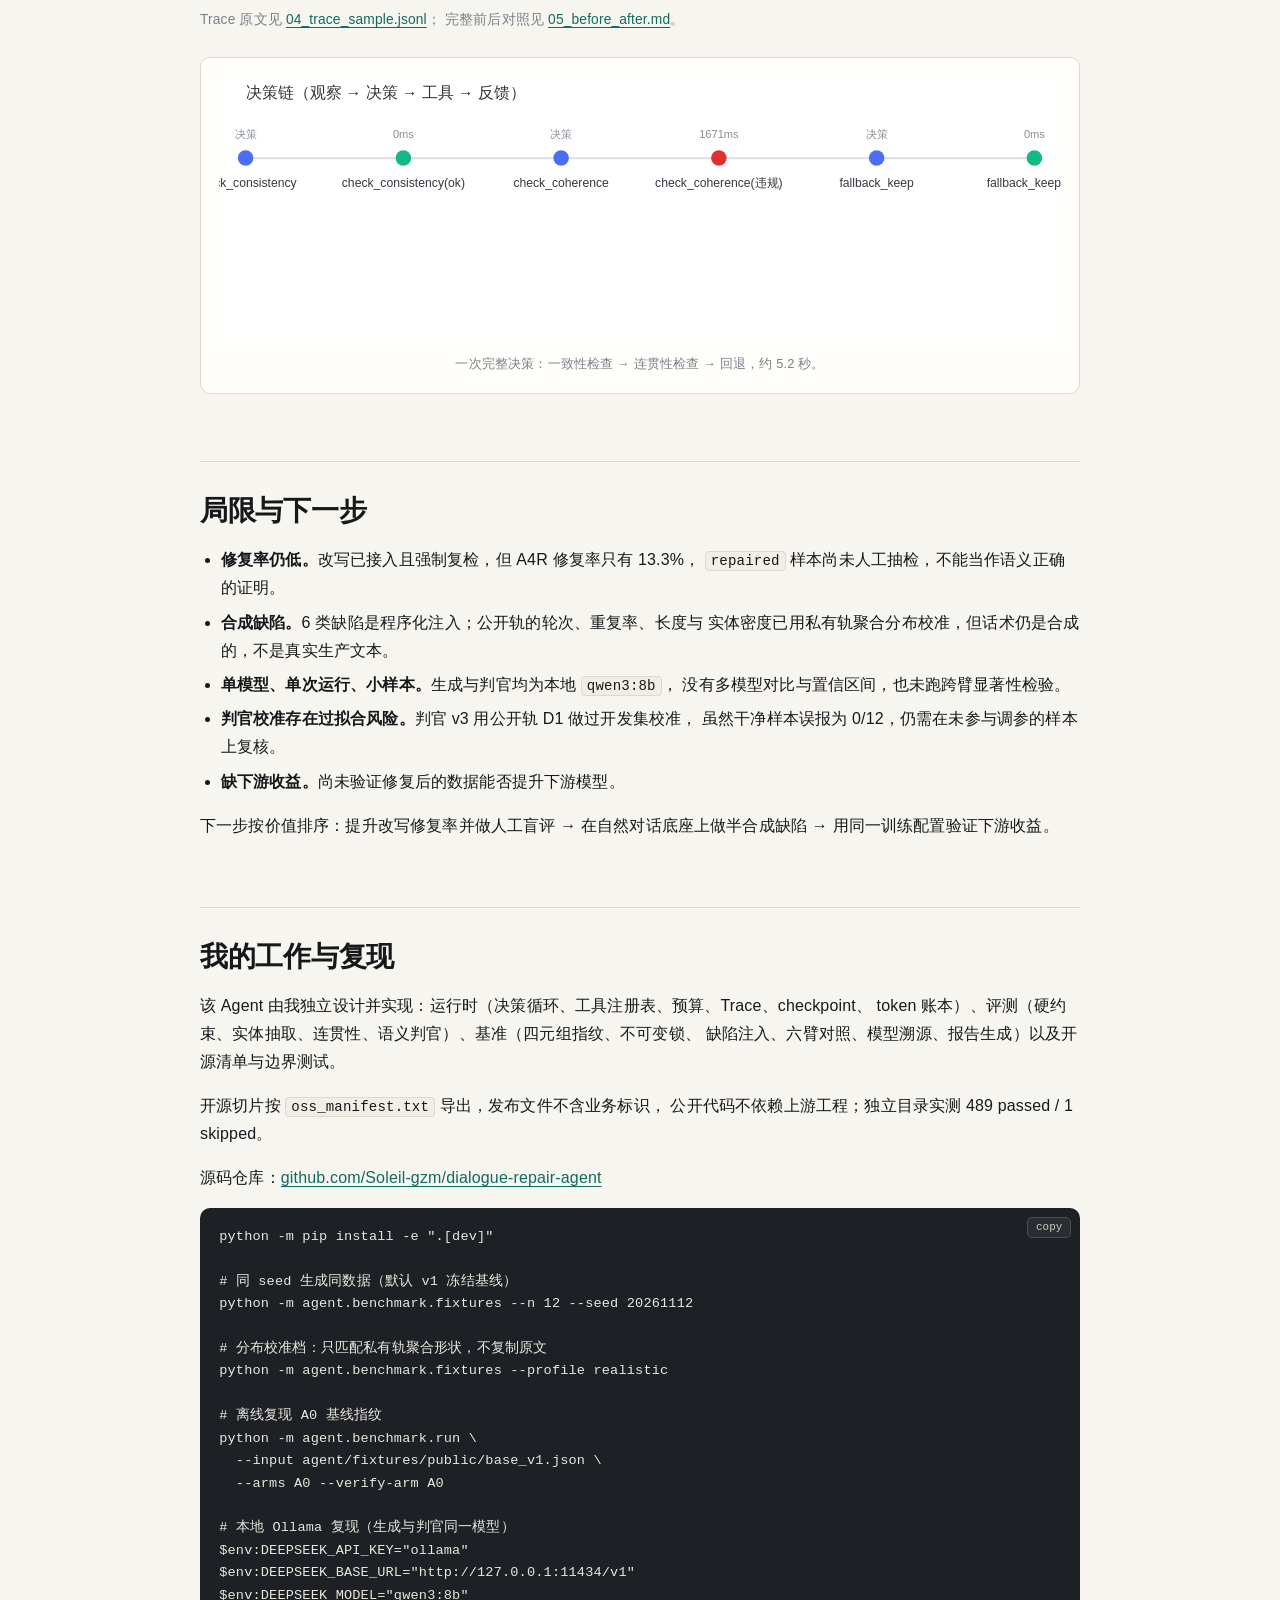
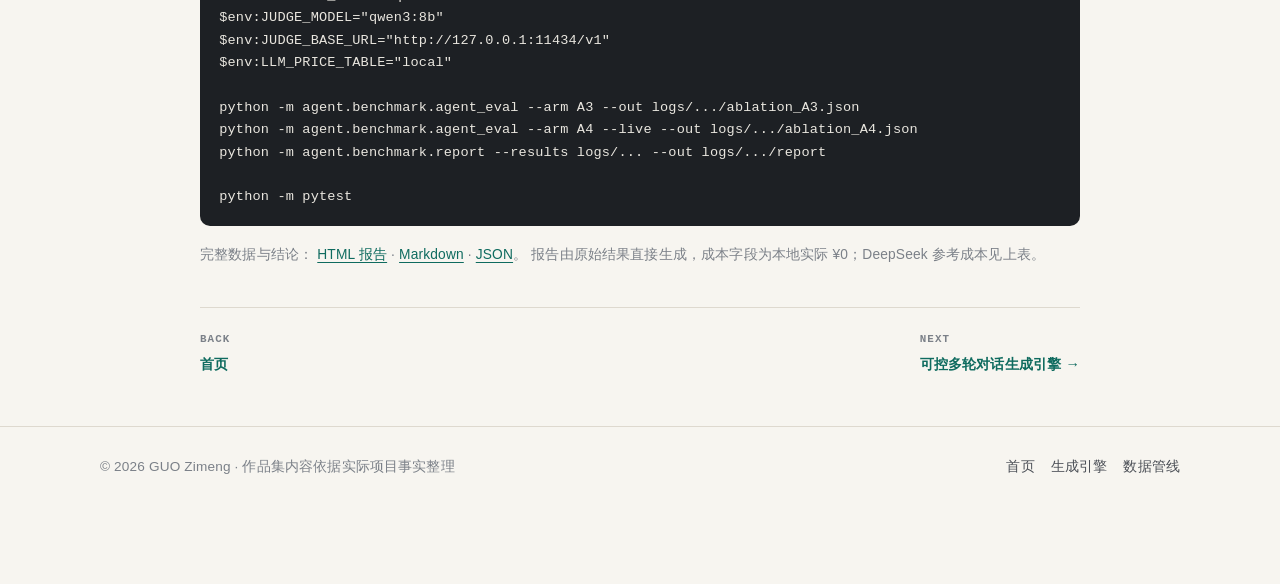
==== commit 9c7811ed: "docs: add distribution calibration section to agent case" ====
--- a/cases/agent/index.html
+++ b/cases/agent/index.html
@@ -64,7 +64,7 @@
           <div class="stat-label">干净样本误报</div>
         </div>
         <div class="stat">
-          <div class="stat-value">479</div>
+          <div class="stat-value">489</div>
           <div class="stat-label">开源切片测试通过（1 skipped）</div>
         </div>
       </div>
@@ -156,6 +156,66 @@
           </p>
         </article>
       </div>
+
+      <h2>数据分布校准</h2>
+      <p>
+        最初的公开轨只有 3–7 轮、system 约 142 字，适合冻结基线，但不代表真实多轮数据。
+        我从私有轨 1000 条对话中只提取聚合分布：轮次直方图、去数字后的角色唯一率、
+        对话内重复率、消息长度分位与实体密度；再用中立域话术重新生成公开数据，
+        <strong>不复制原文、业务标签或客户信息</strong>。
+      </p>
+      <div class="figure">
+        <table>
+          <caption class="small muted" style="text-align:left;padding-bottom:.5rem">realistic 档 1000 条校准跑；
+            v1 仍是默认冻结基线，二者产物分开。</caption>
+          <thead>
+            <tr>
+              <th>指标</th>
+              <th>v1 base</th>
+              <th>realistic</th>
+              <th>私有轨聚合</th>
+            </tr>
+          </thead>
+          <tbody>
+            <tr>
+              <td>轮次中位 / 均值</td>
+              <td>4 / 4.67</td>
+              <td>11 / 10.85</td>
+              <td>11 / 10.85</td>
+            </tr>
+            <tr>
+              <td>assistant / user 唯一率</td>
+              <td>10.7% / 21.4%</td>
+              <td>49.3% / 28.3%</td>
+              <td>49.5% / 28.5%</td>
+            </tr>
+            <tr>
+              <td>对话内 assistant 重复</td>
+              <td>8.3%</td>
+              <td>2.9%</td>
+              <td>3.3%</td>
+            </tr>
+            <tr>
+              <td>system 长度</td>
+              <td>142</td>
+              <td>363–365</td>
+              <td>348–375</td>
+            </tr>
+            <tr>
+              <td>消息数范围</td>
+              <td>7–15</td>
+              <td>3–53</td>
+              <td>3–53</td>
+            </tr>
+          </tbody>
+        </table>
+      </div>
+      <p class="small muted">
+        校准参数与生成器分别在 <code>agent/benchmark/profiles.py</code> 和
+        <code>agent/benchmark/realistic.py</code>；门禁由
+        <code>agent/tests/test_fixture_profile.py</code> 固化。
+        realistic 档只用于生成公开 fixture，不改变已冻结的 A0 基线指纹。
+      </p>
 
       <h2>评测设计</h2>
       <p>
@@ -386,7 +446,8 @@
       <ul>
         <li><strong>修复率仍低。</strong>改写已接入且强制复检，但 A4R 修复率只有 13.3%，
           <code>repaired</code> 样本尚未人工抽检，不能当作语义正确的证明。</li>
-        <li><strong>合成缺陷。</strong>6 类缺陷是程序化注入，不是真实生产分布。</li>
+        <li><strong>合成缺陷。</strong>6 类缺陷是程序化注入；公开轨的轮次、重复率、长度与
+          实体密度已用私有轨聚合分布校准，但话术仍是合成的，不是真实生产文本。</li>
         <li><strong>单模型、单次运行、小样本。</strong>生成与判官均为本地 <code>qwen3:8b</code>，
           没有多模型对比与置信区间，也未跑跨臂显著性检验。</li>
         <li><strong>判官校准存在过拟合风险。</strong>判官 v3 用公开轨 D1 做过开发集校准，
@@ -406,7 +467,7 @@
       </p>
       <p>
         开源切片按 <code>oss_manifest.txt</code> 导出，发布文件不含业务标识，
-        公开代码不依赖上游工程；独立目录实测 479 passed / 1 skipped。
+        公开代码不依赖上游工程；独立目录实测 489 passed / 1 skipped。
       </p>
       <p>
         源码仓库：<a
@@ -414,8 +475,11 @@
       </p>
       <pre><code>python -m pip install -e ".[dev]"
 
-# 同 seed 生成同数据
+# 同 seed 生成同数据（默认 v1 冻结基线）
 python -m agent.benchmark.fixtures --n 12 --seed 20261112
+
+# 分布校准档：只匹配私有轨聚合形状，不复制原文
+python -m agent.benchmark.fixtures --profile realistic
 
 # 离线复现 A0 基线指纹
 python -m agent.benchmark.run \
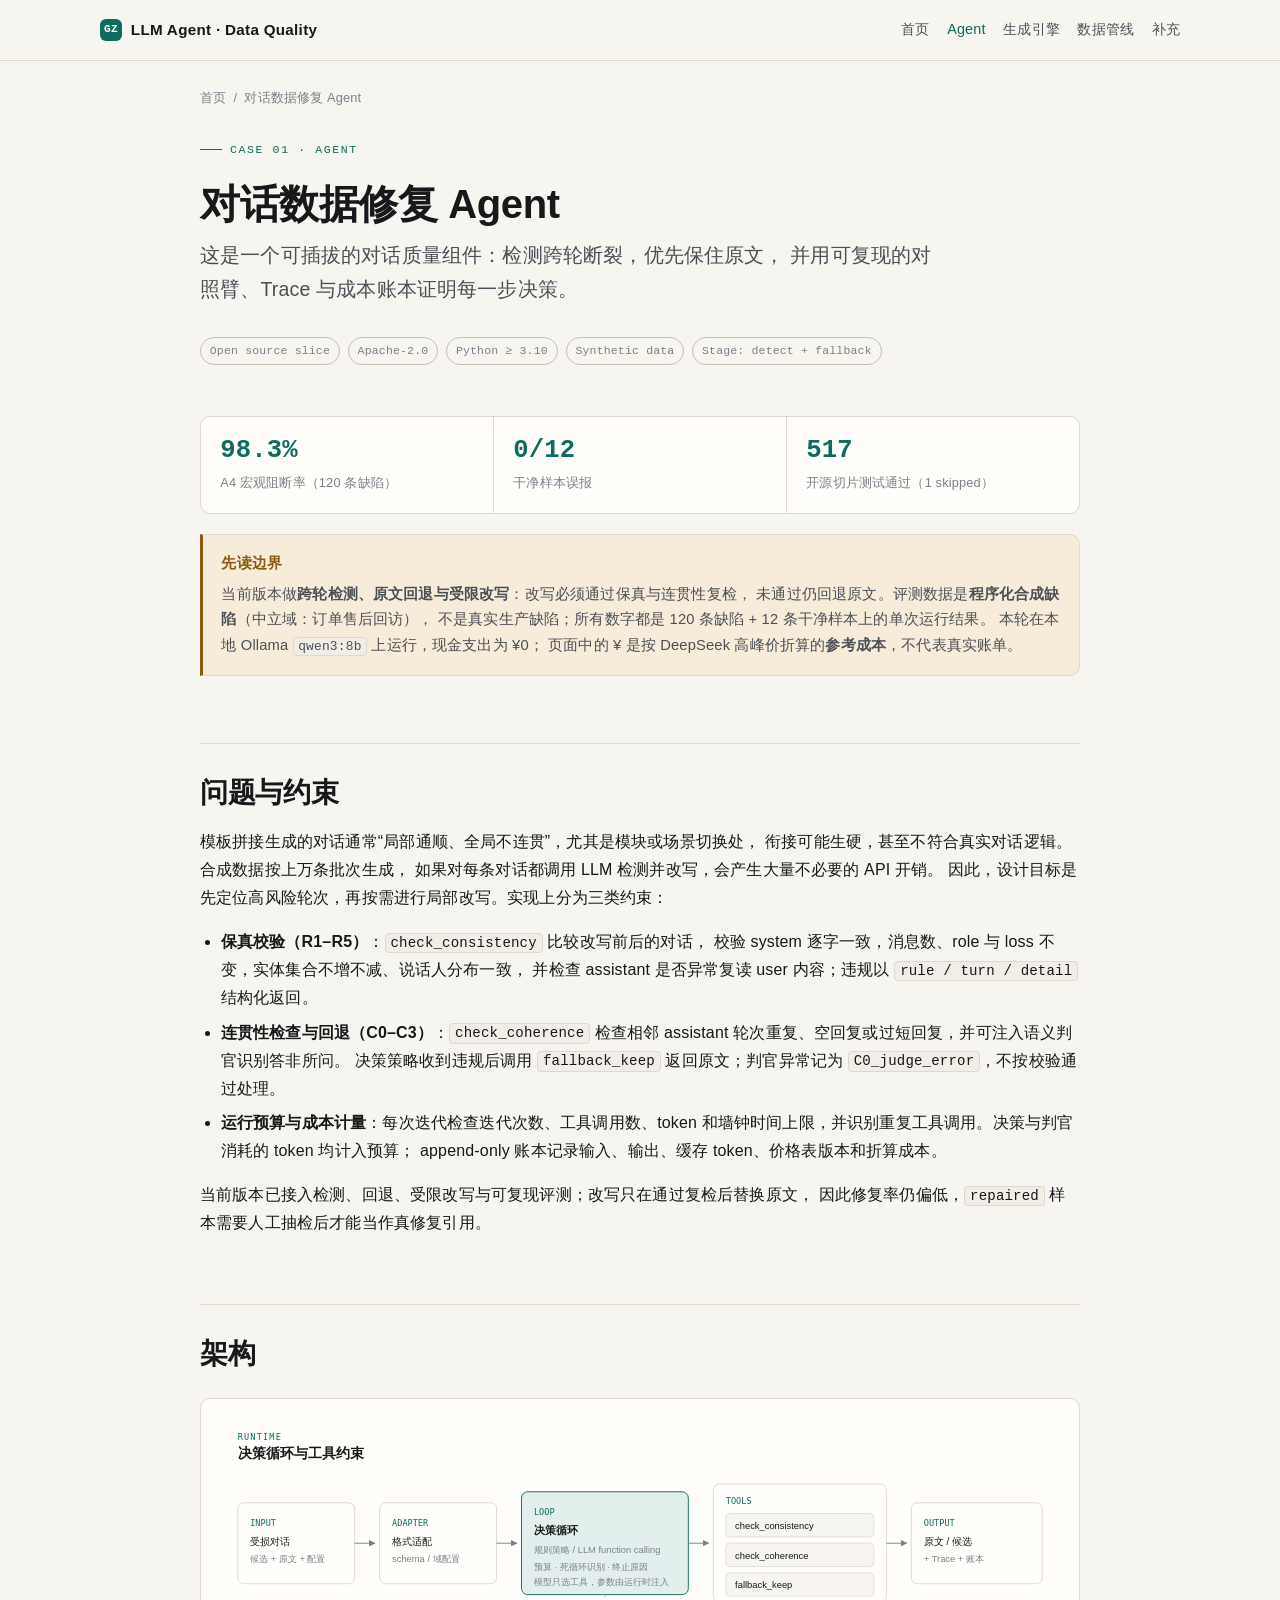
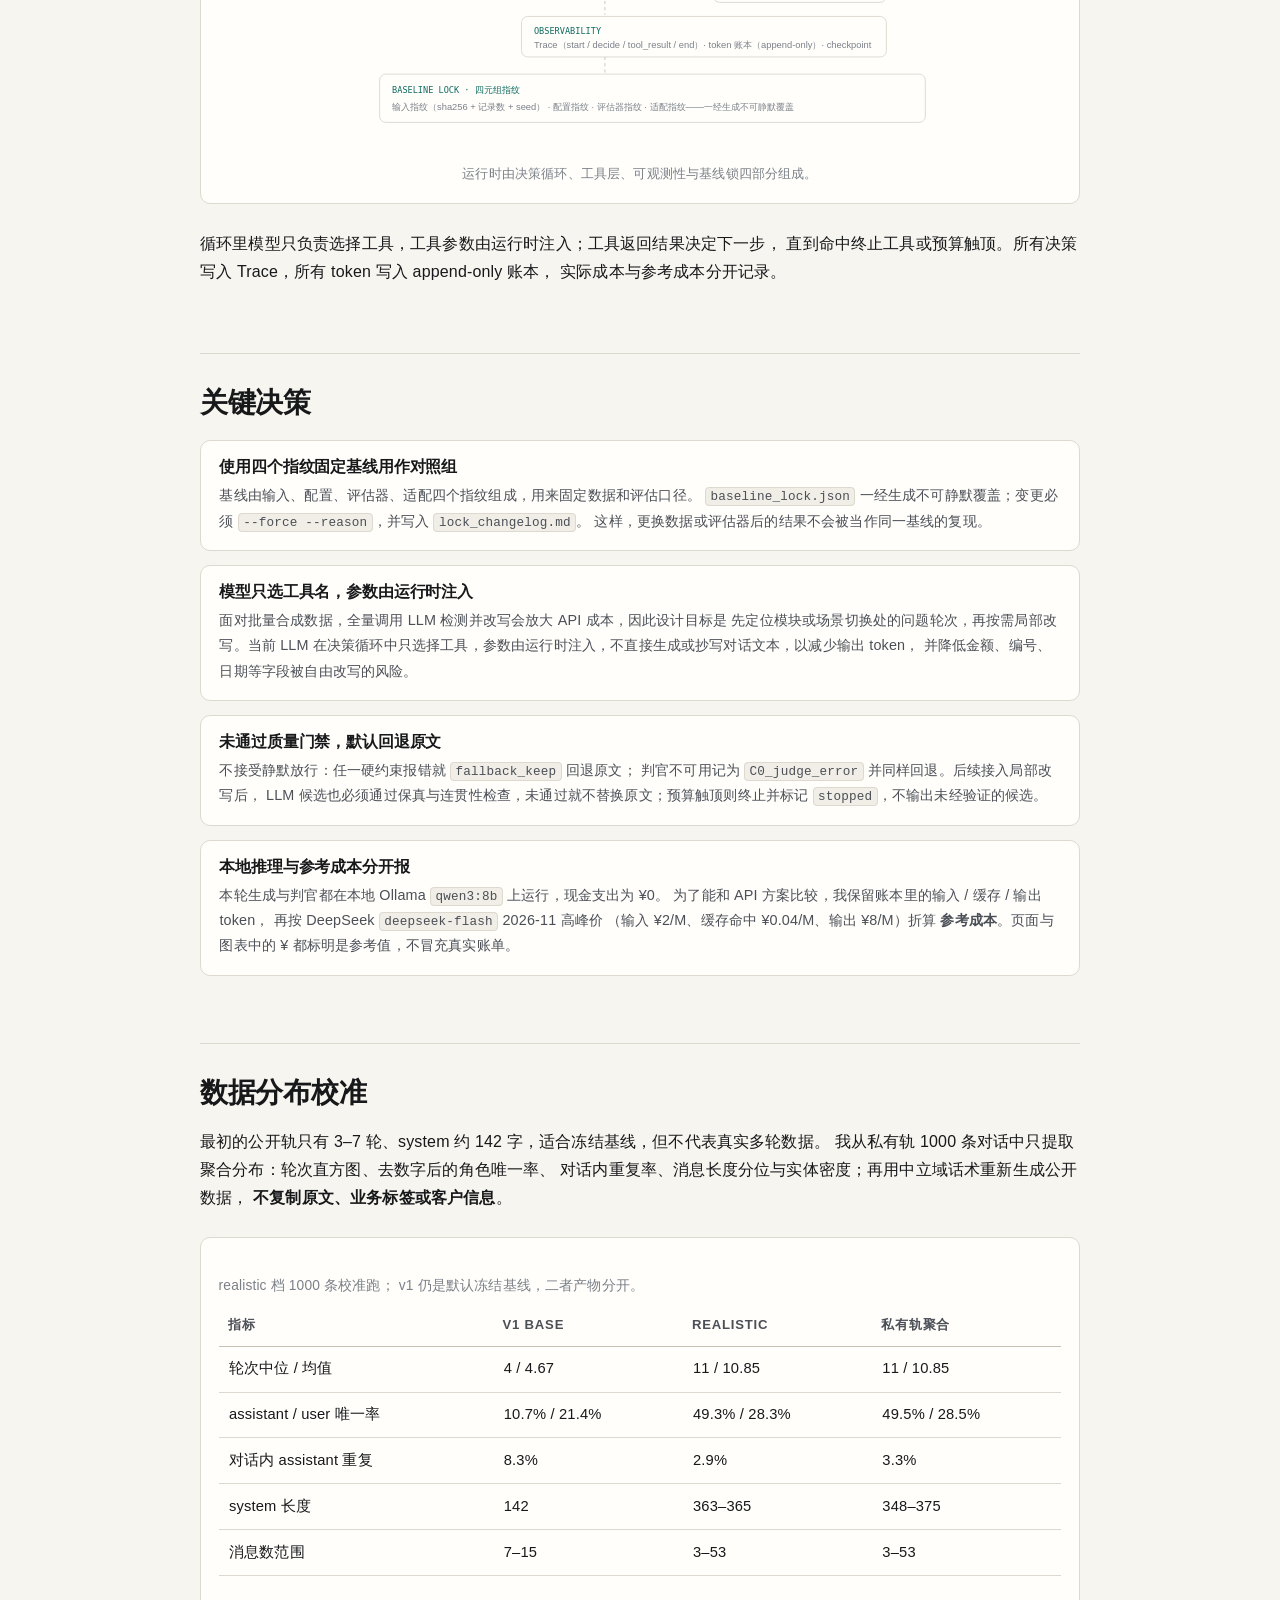
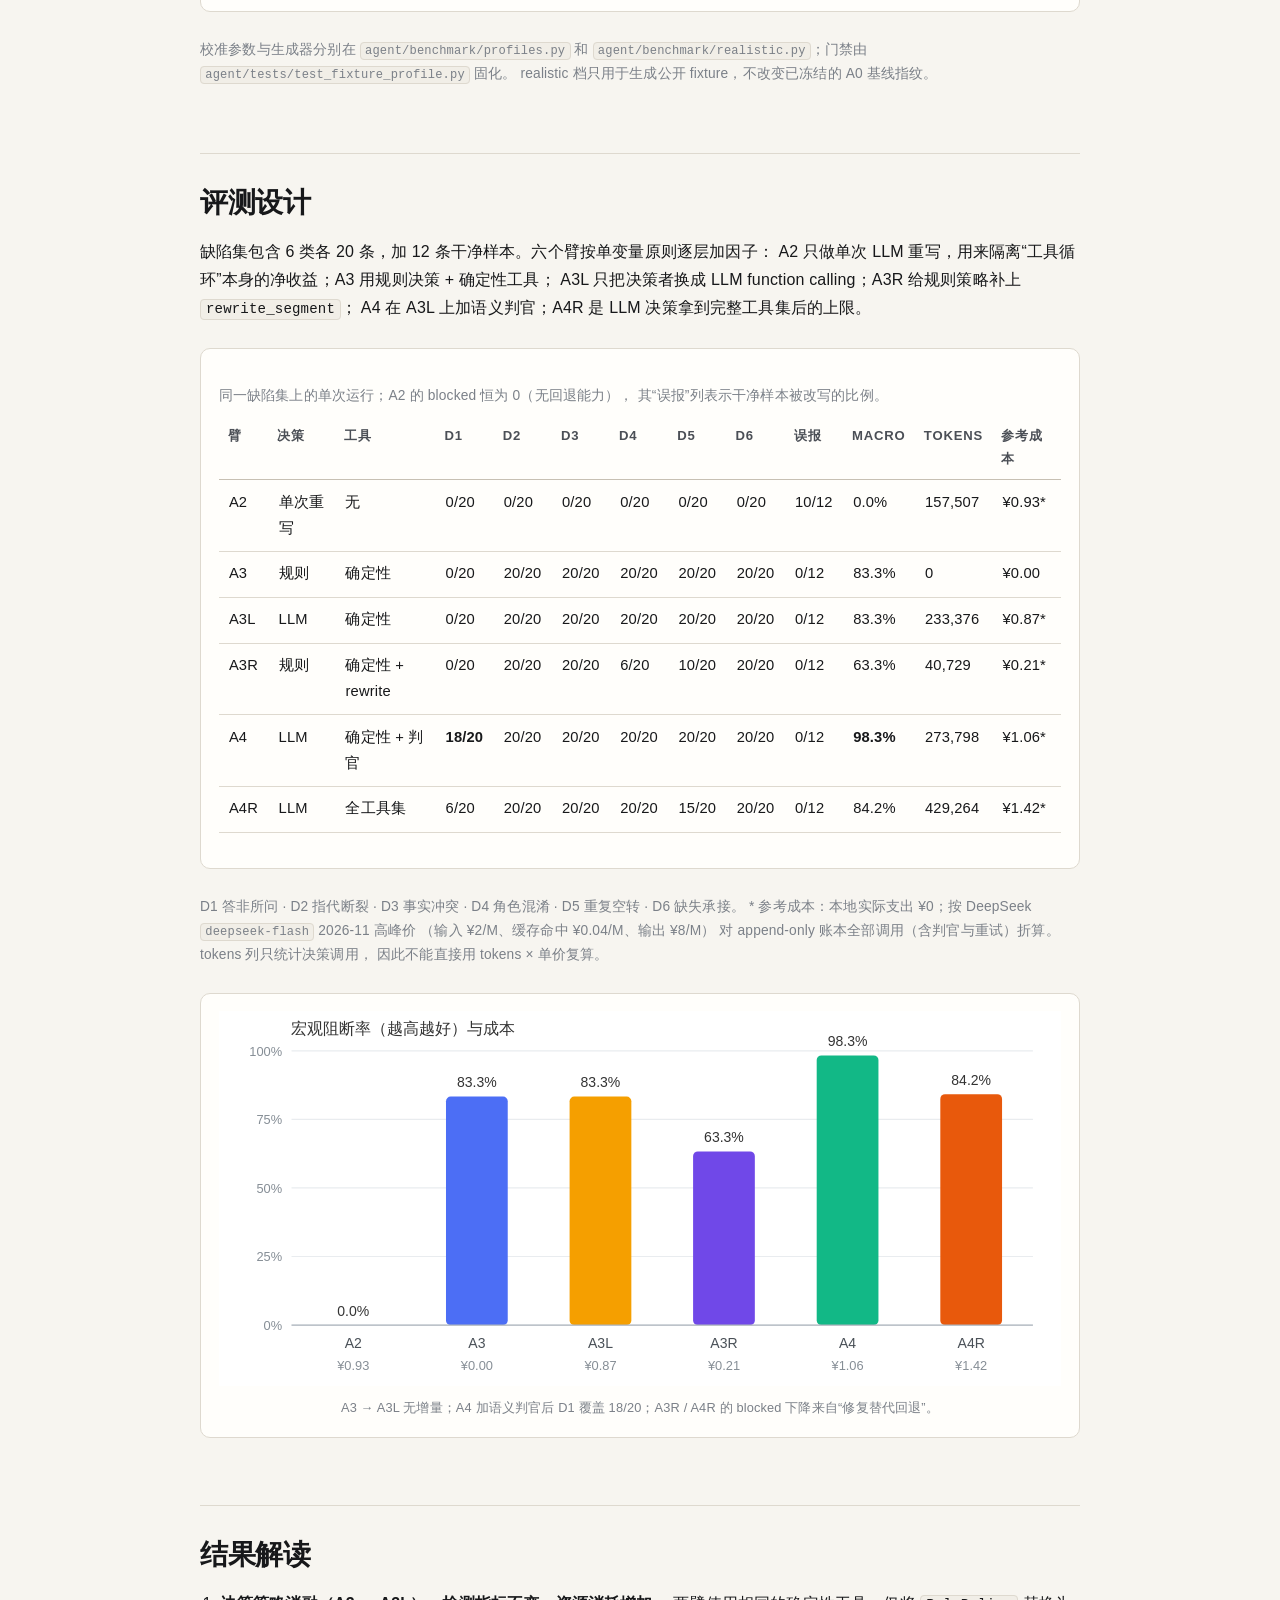
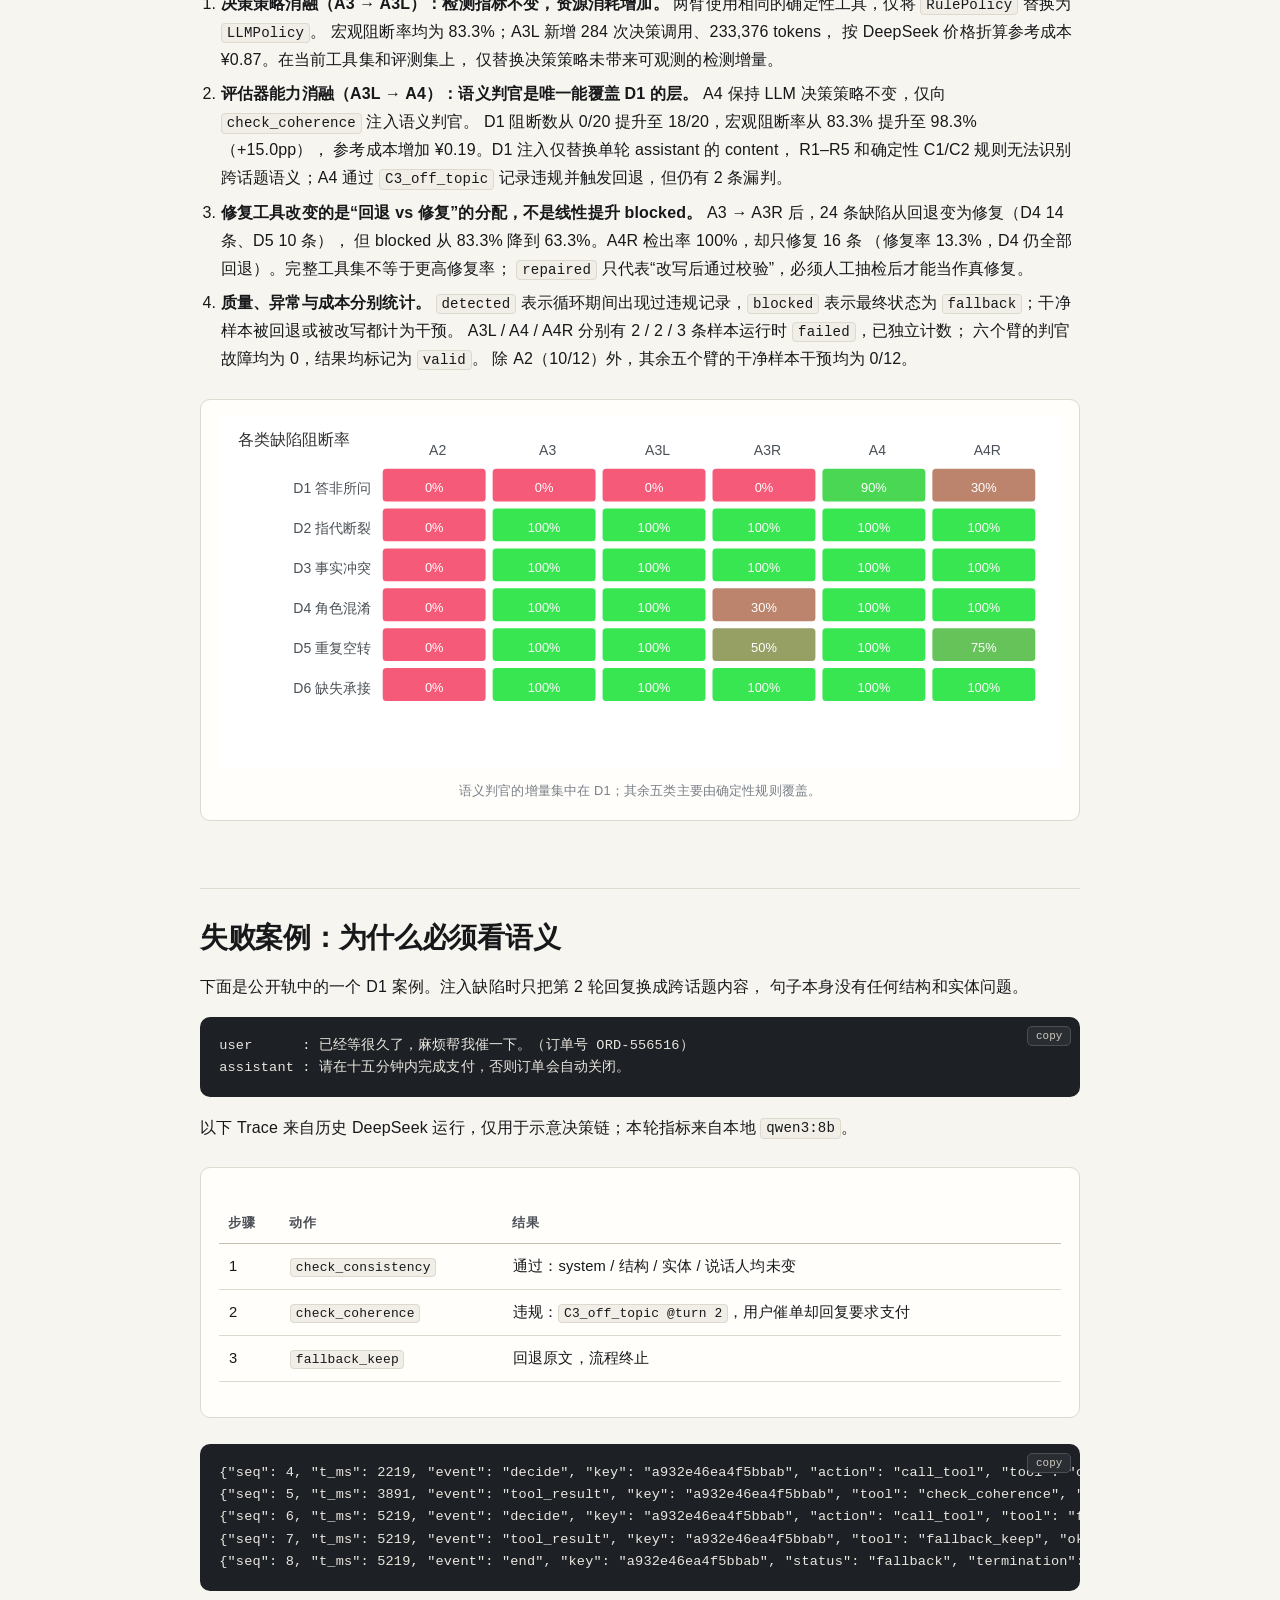
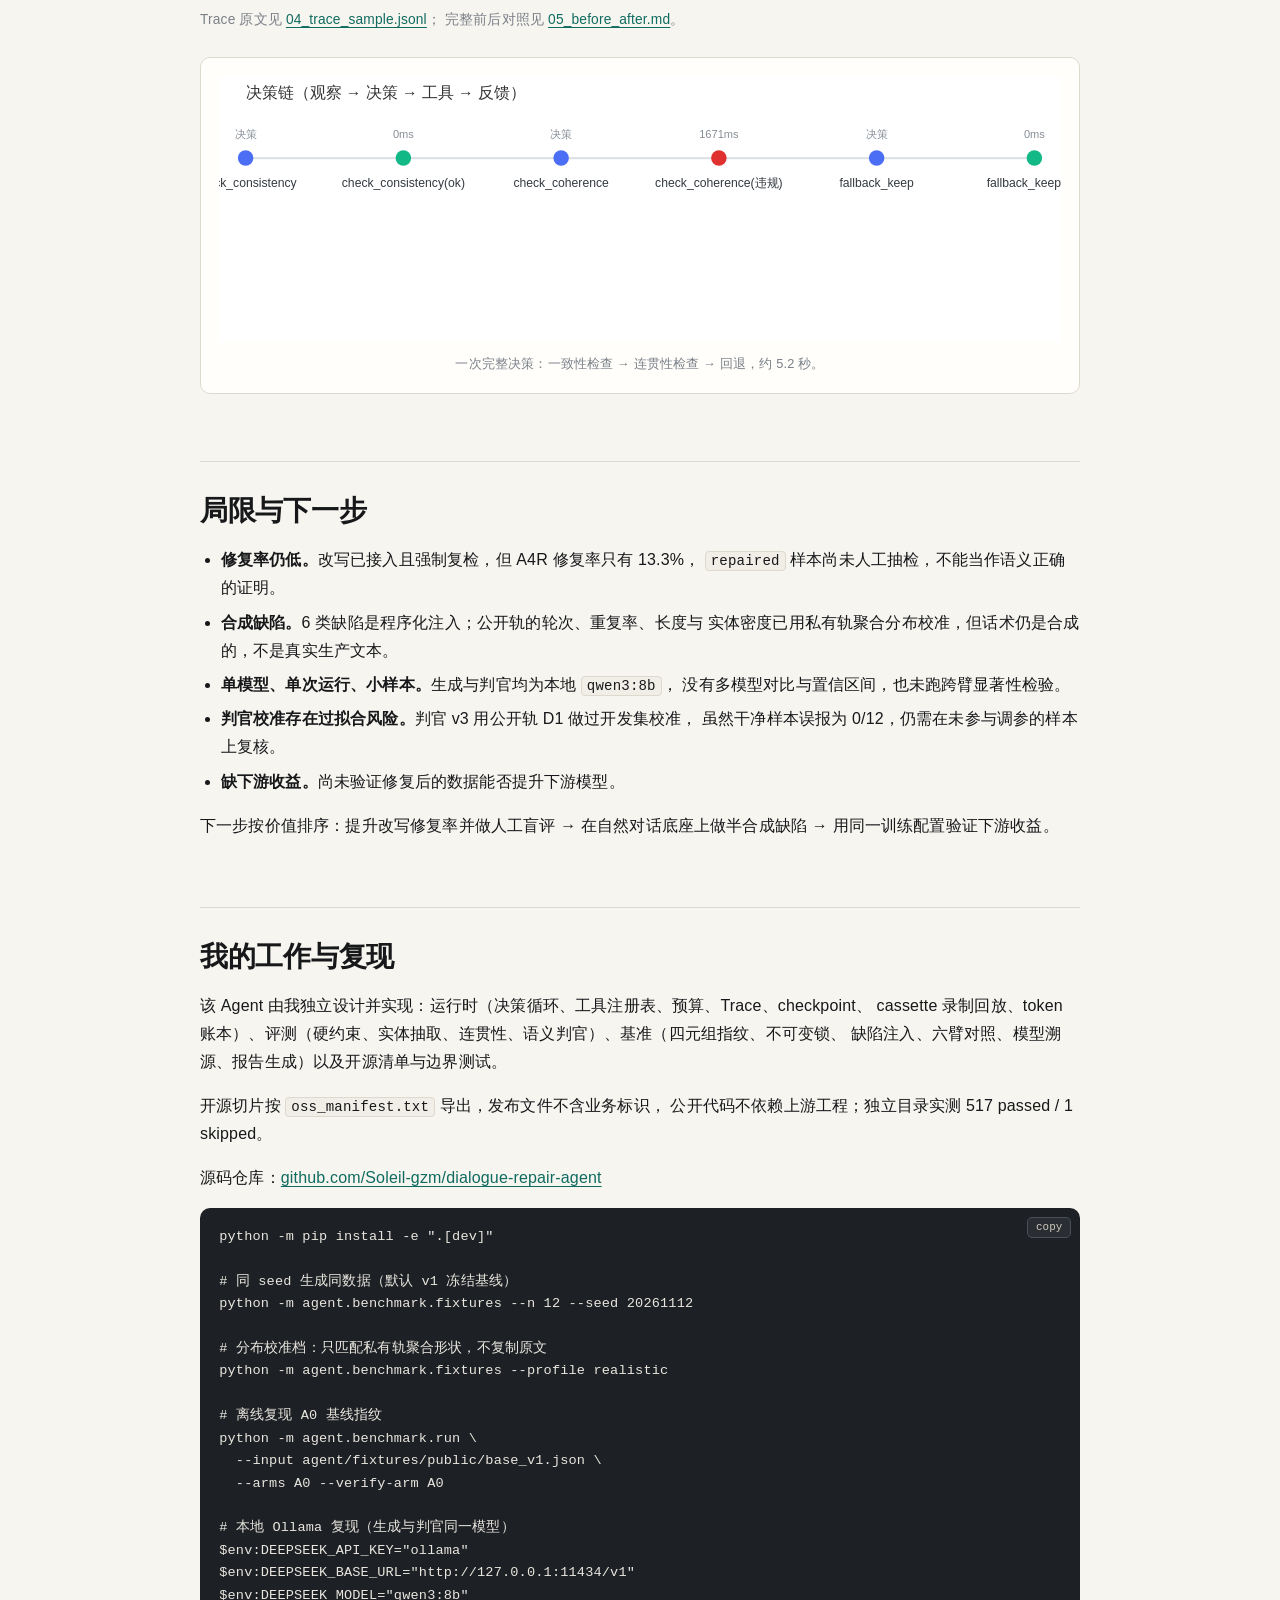
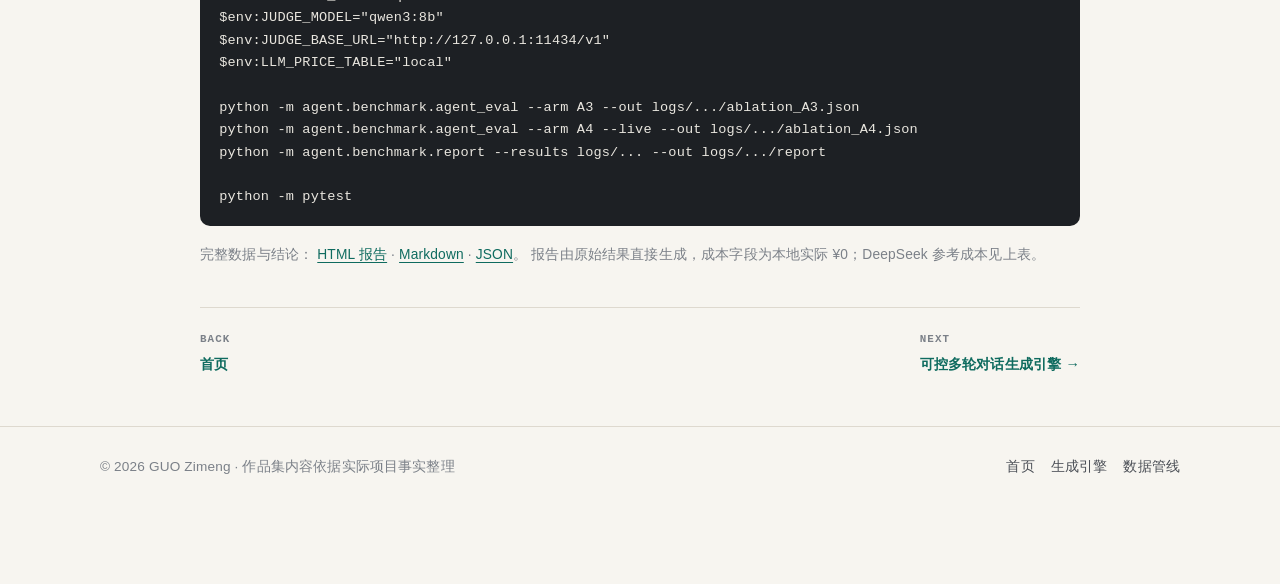
==== commit 382fa06c: "docs: sync portfolio with replay and checkpoint support" ====
--- a/cases/agent/index.html
+++ b/cases/agent/index.html
@@ -64,7 +64,7 @@
           <div class="stat-label">干净样本误报</div>
         </div>
         <div class="stat">
-          <div class="stat-value">489</div>
+          <div class="stat-value">517</div>
           <div class="stat-label">开源切片测试通过（1 skipped）</div>
         </div>
       </div>
@@ -462,12 +462,12 @@
       <h2>我的工作与复现</h2>
       <p>
         该 Agent 由我独立设计并实现：运行时（决策循环、工具注册表、预算、Trace、checkpoint、
-        token 账本）、评测（硬约束、实体抽取、连贯性、语义判官）、基准（四元组指纹、不可变锁、
+        cassette 录制回放、token 账本）、评测（硬约束、实体抽取、连贯性、语义判官）、基准（四元组指纹、不可变锁、
         缺陷注入、六臂对照、模型溯源、报告生成）以及开源清单与边界测试。
       </p>
       <p>
         开源切片按 <code>oss_manifest.txt</code> 导出，发布文件不含业务标识，
-        公开代码不依赖上游工程；独立目录实测 489 passed / 1 skipped。
+        公开代码不依赖上游工程；独立目录实测 517 passed / 1 skipped。
       </p>
       <p>
         源码仓库：<a
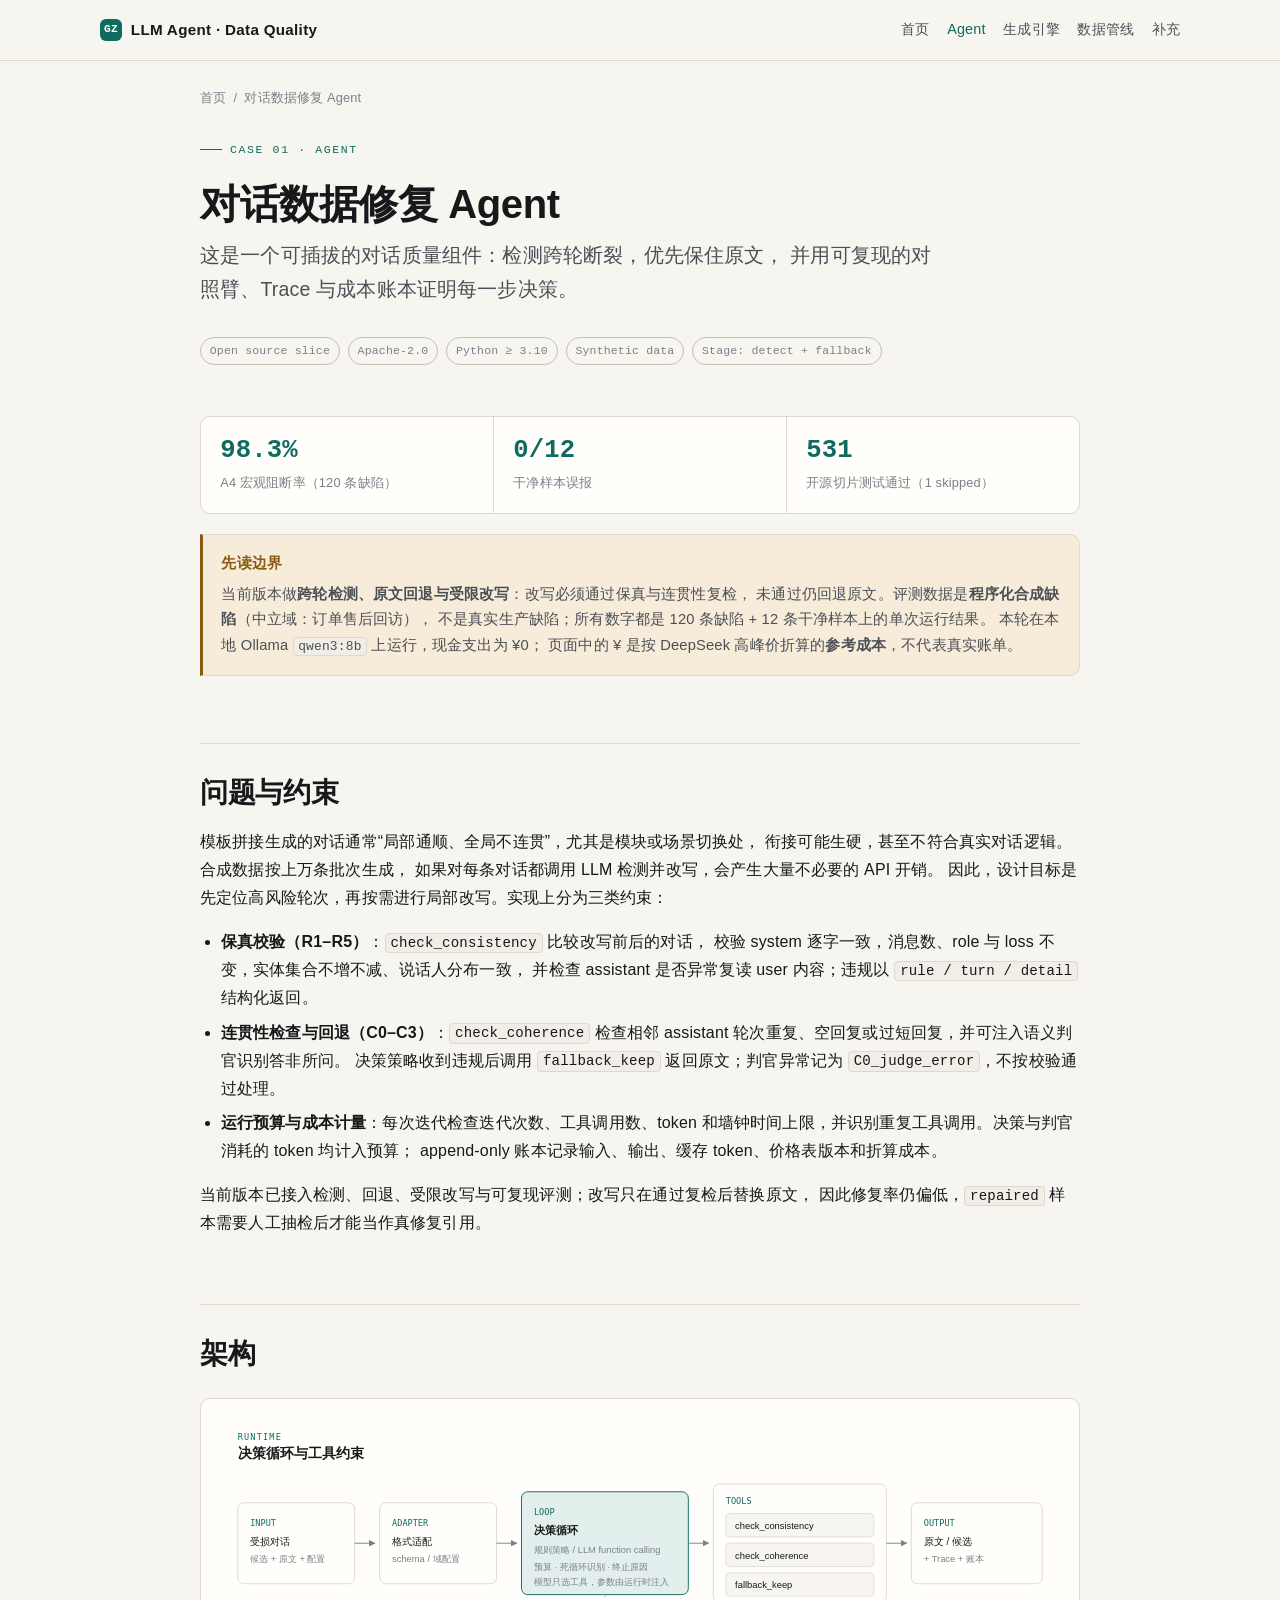
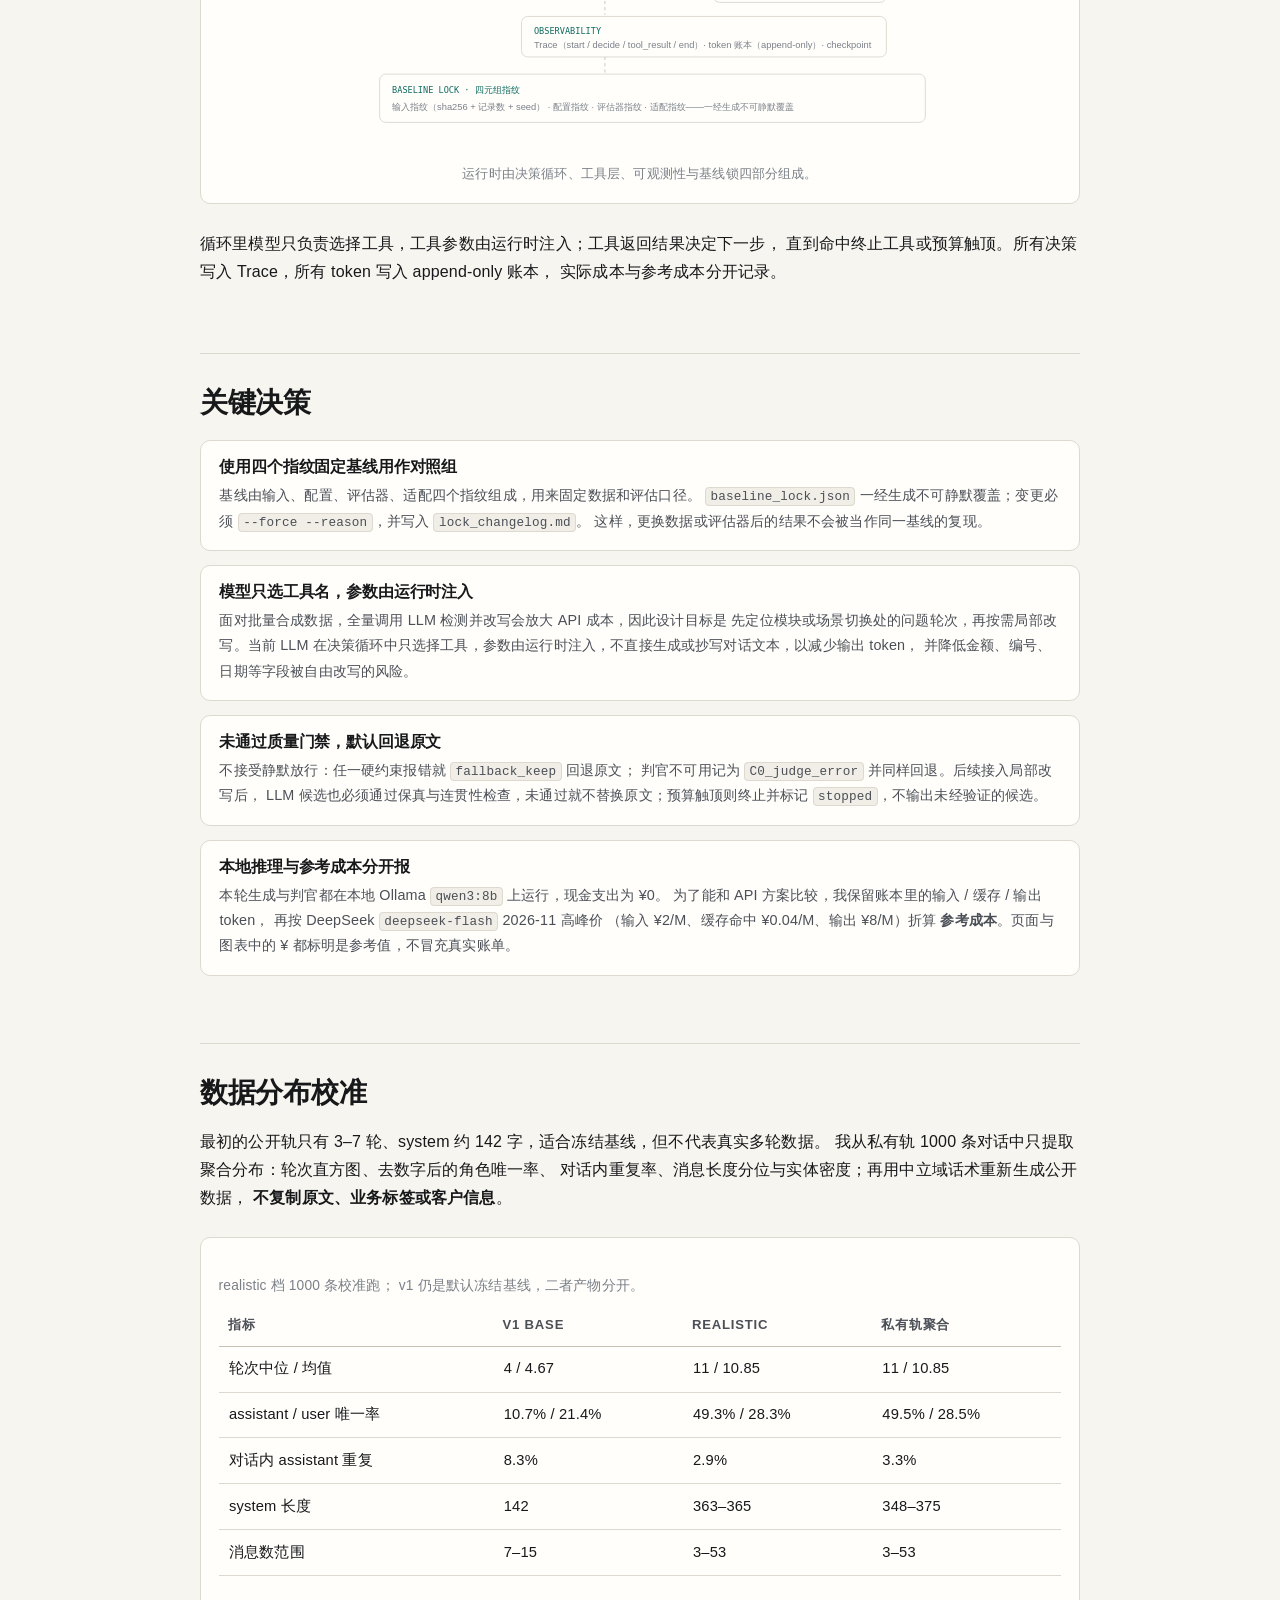
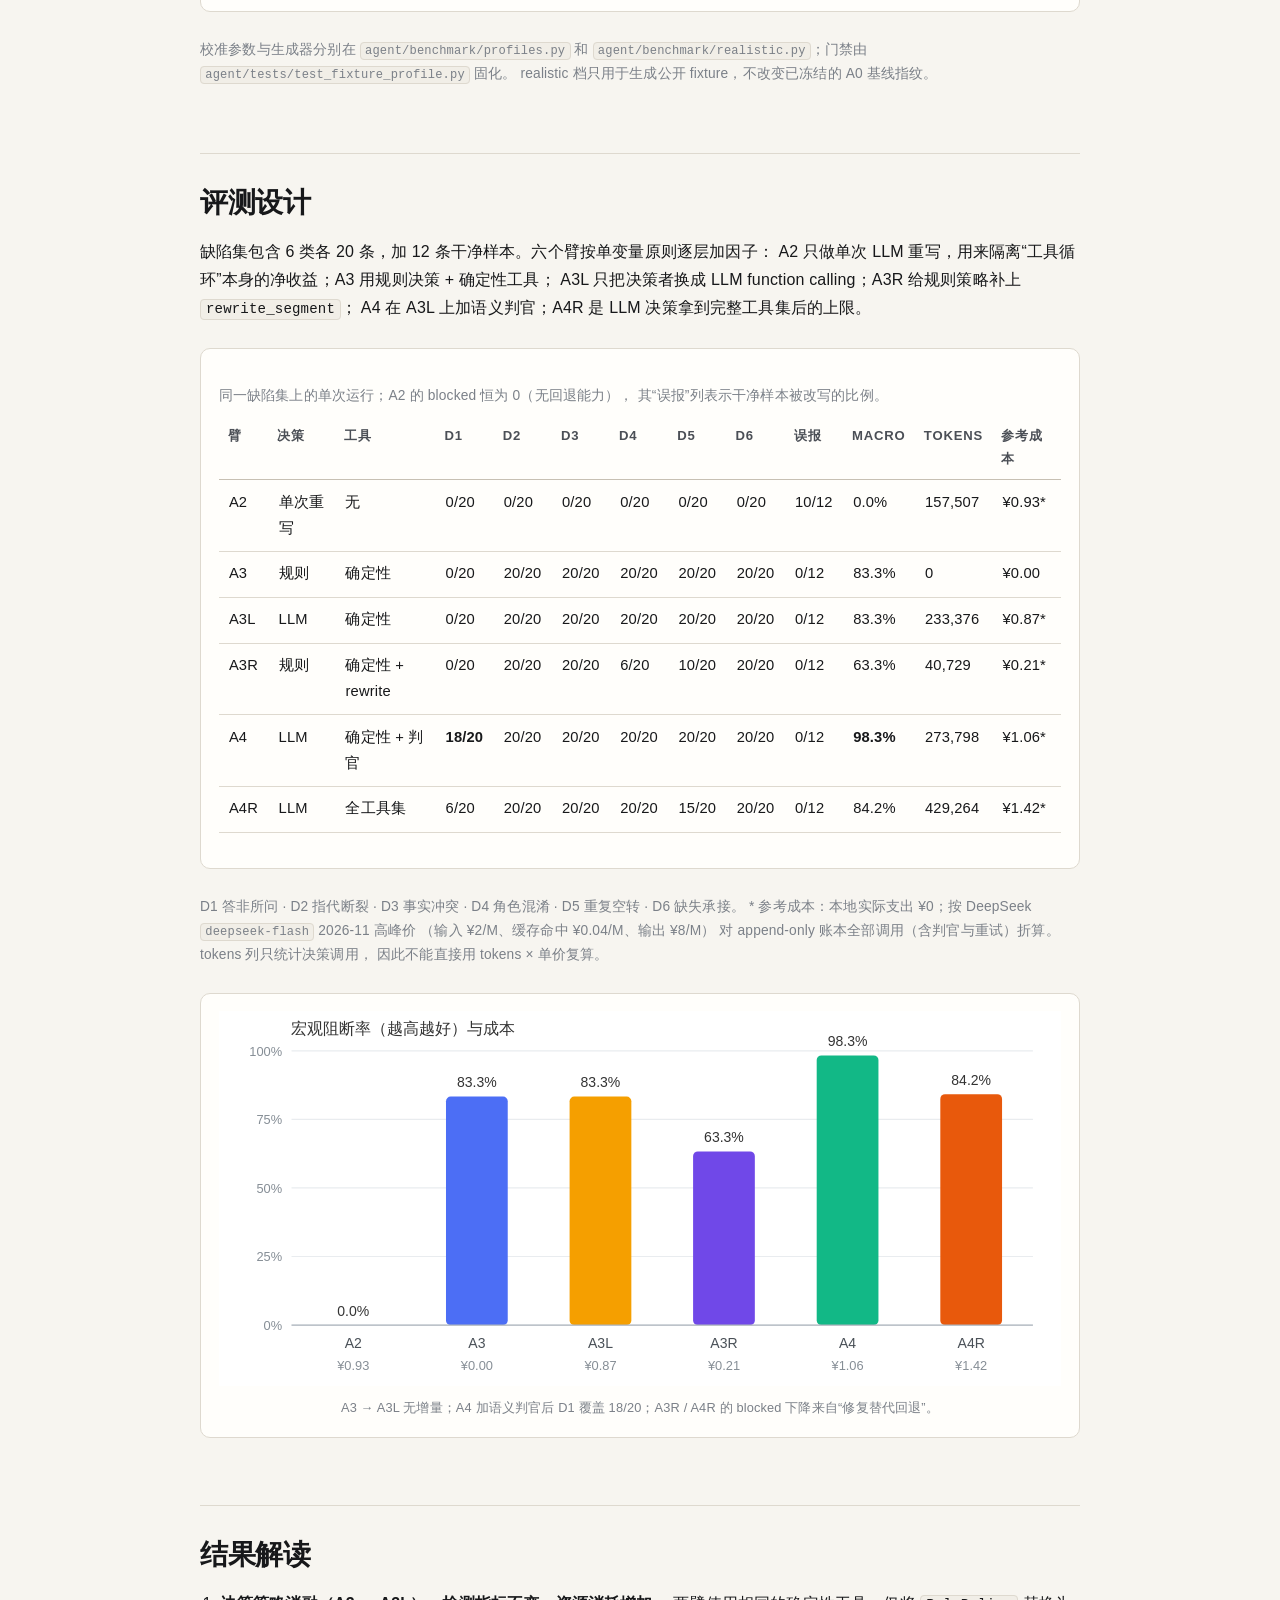
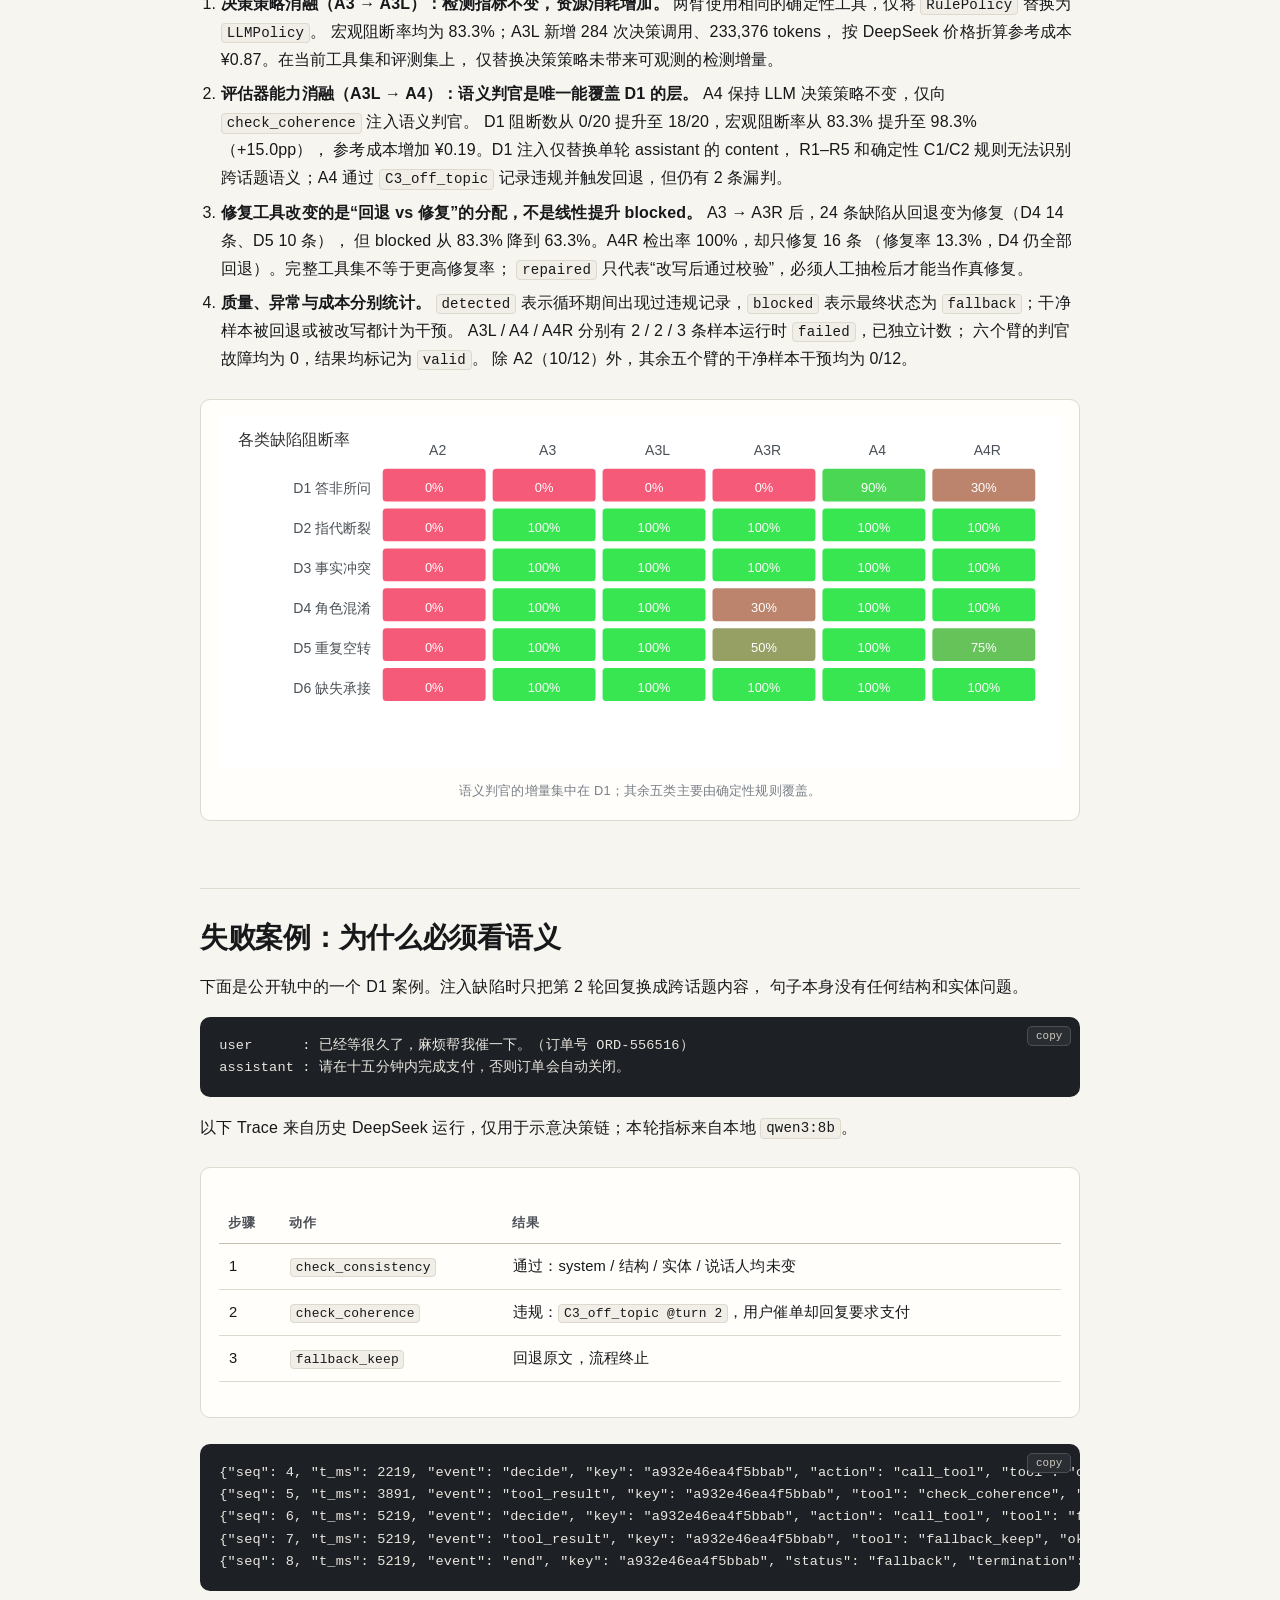
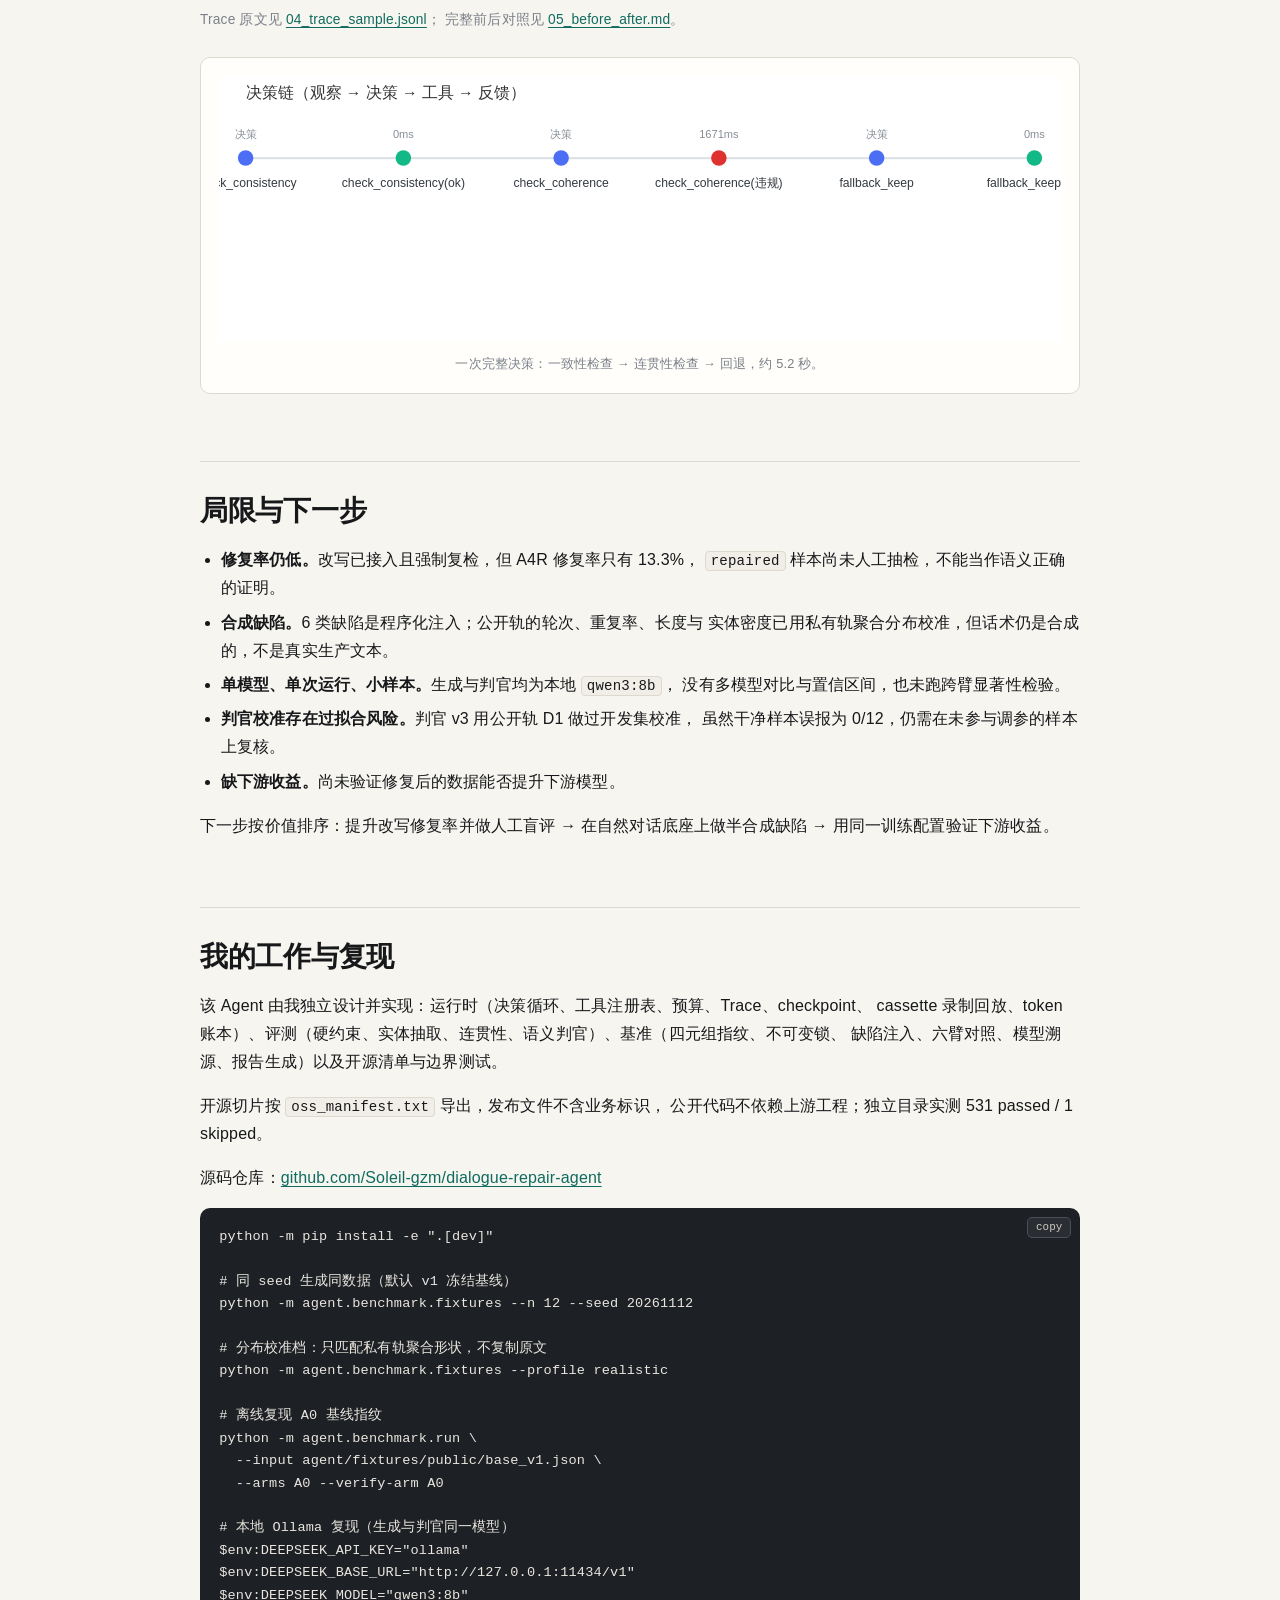
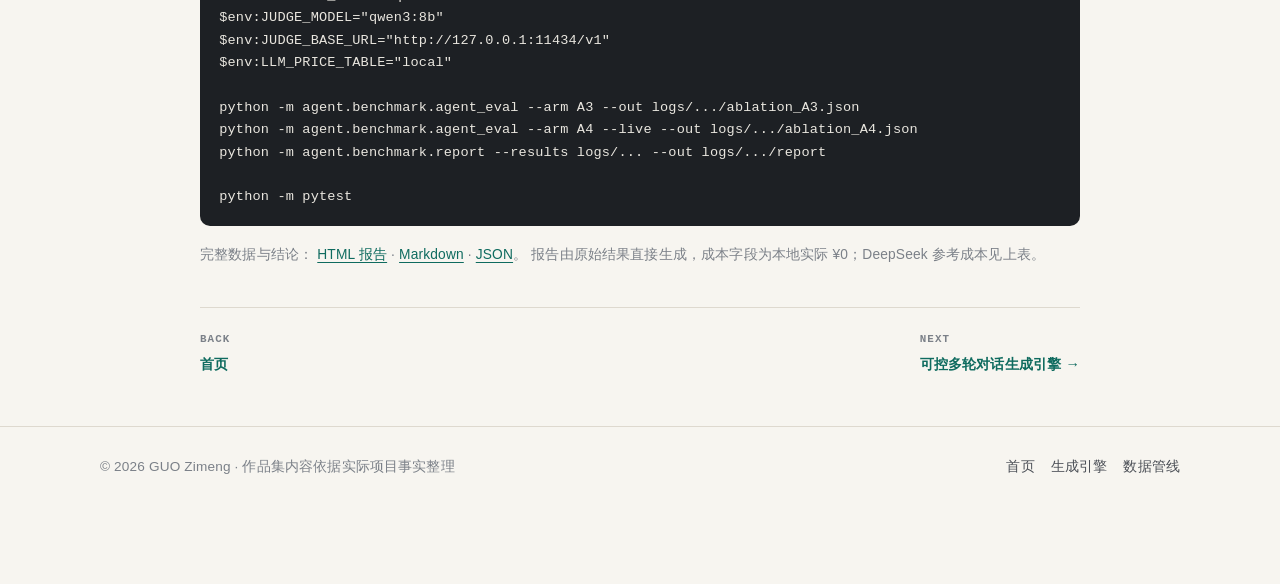
==== commit ded07b7b: "docs: sync portfolio with degradation metrics" ====
--- a/cases/agent/index.html
+++ b/cases/agent/index.html
@@ -64,7 +64,7 @@
           <div class="stat-label">干净样本误报</div>
         </div>
         <div class="stat">
-          <div class="stat-value">517</div>
+          <div class="stat-value">531</div>
           <div class="stat-label">开源切片测试通过（1 skipped）</div>
         </div>
       </div>
@@ -467,7 +467,7 @@
       </p>
       <p>
         开源切片按 <code>oss_manifest.txt</code> 导出，发布文件不含业务标识，
-        公开代码不依赖上游工程；独立目录实测 517 passed / 1 skipped。
+        公开代码不依赖上游工程；独立目录实测 531 passed / 1 skipped。
       </p>
       <p>
         源码仓库：<a
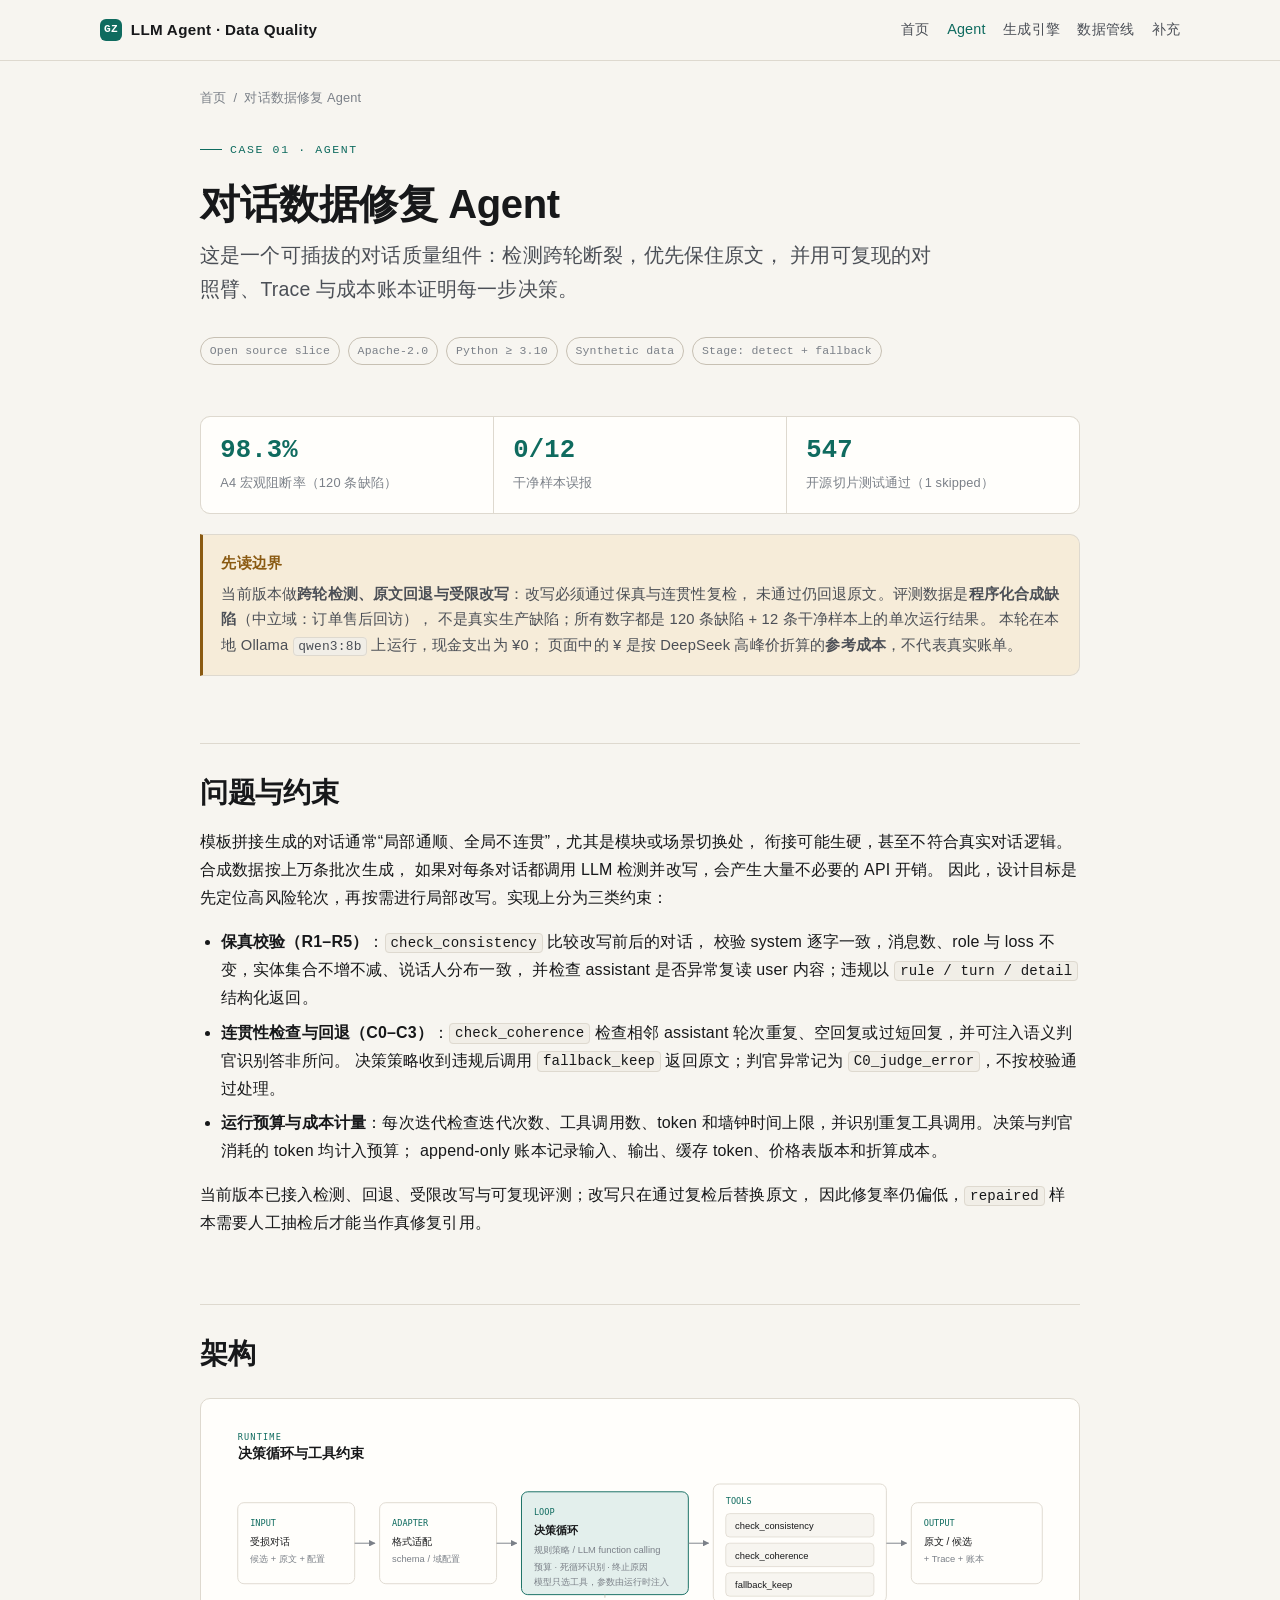
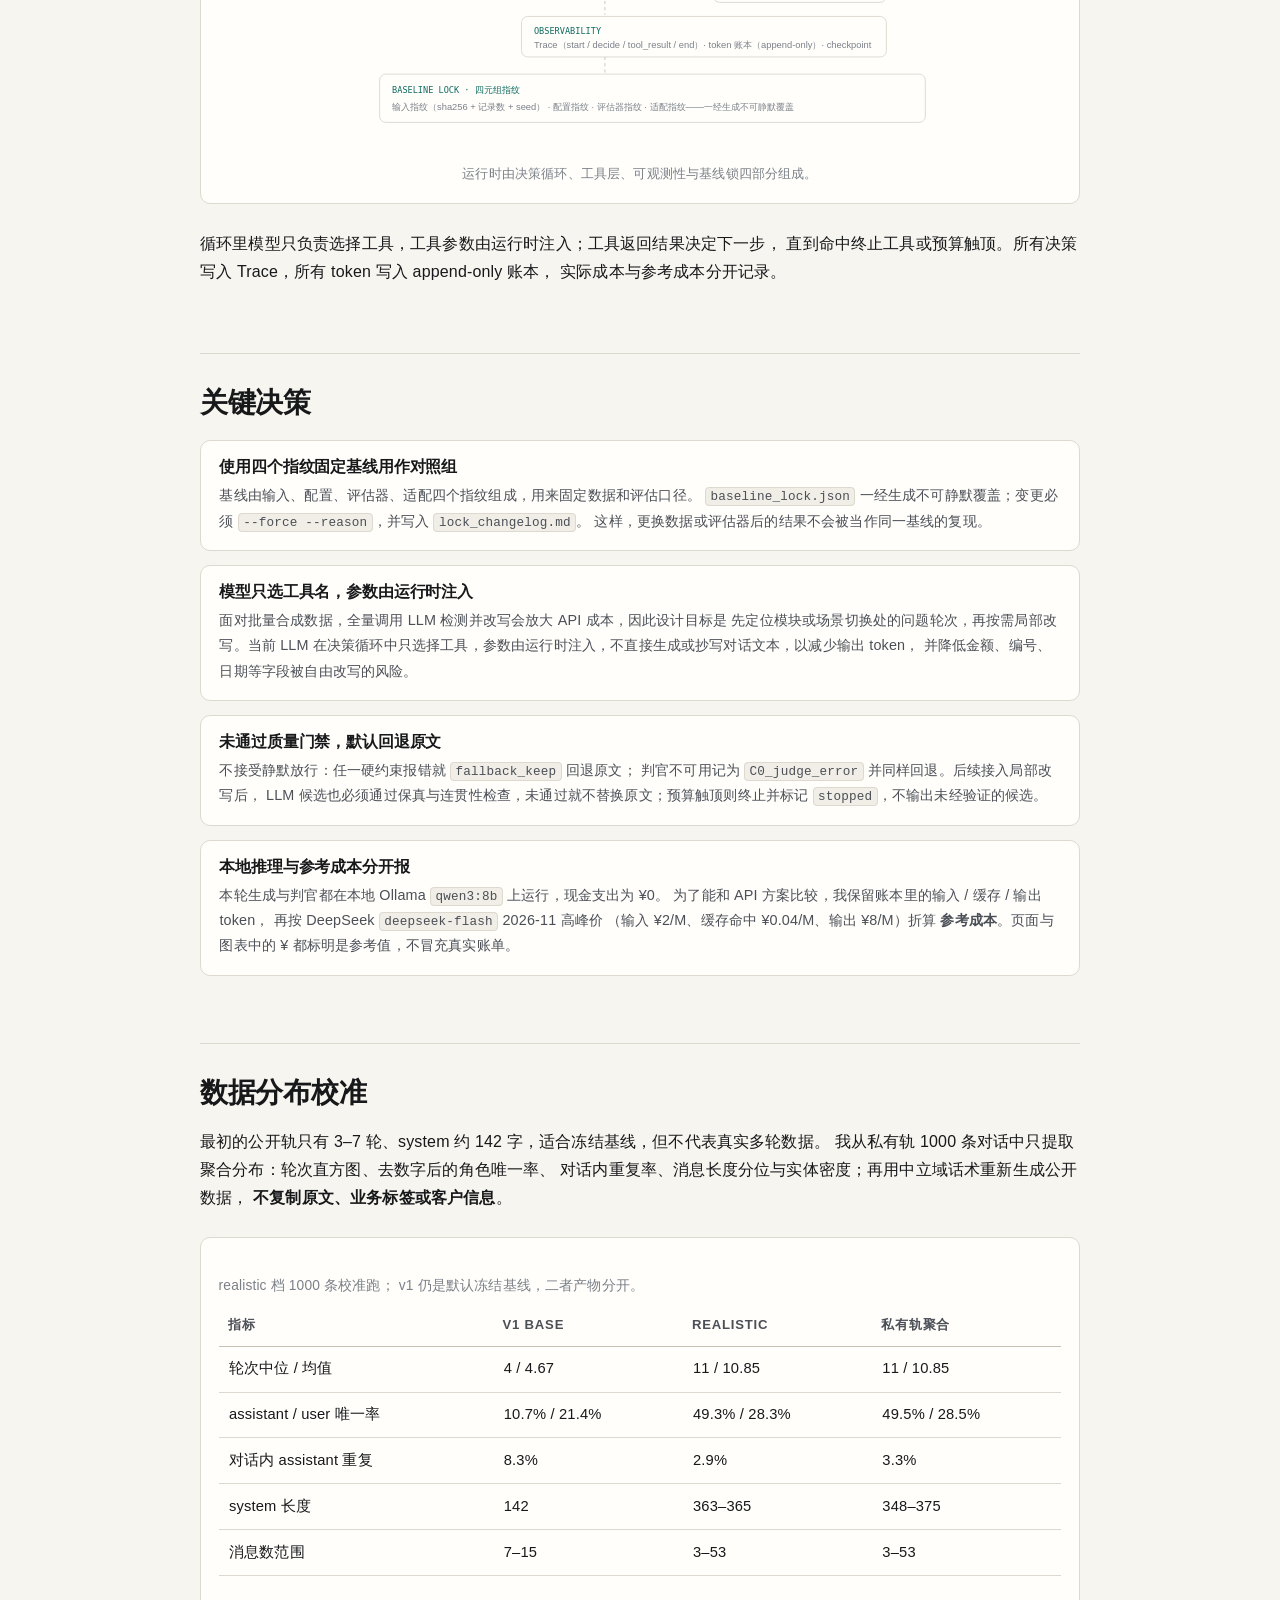
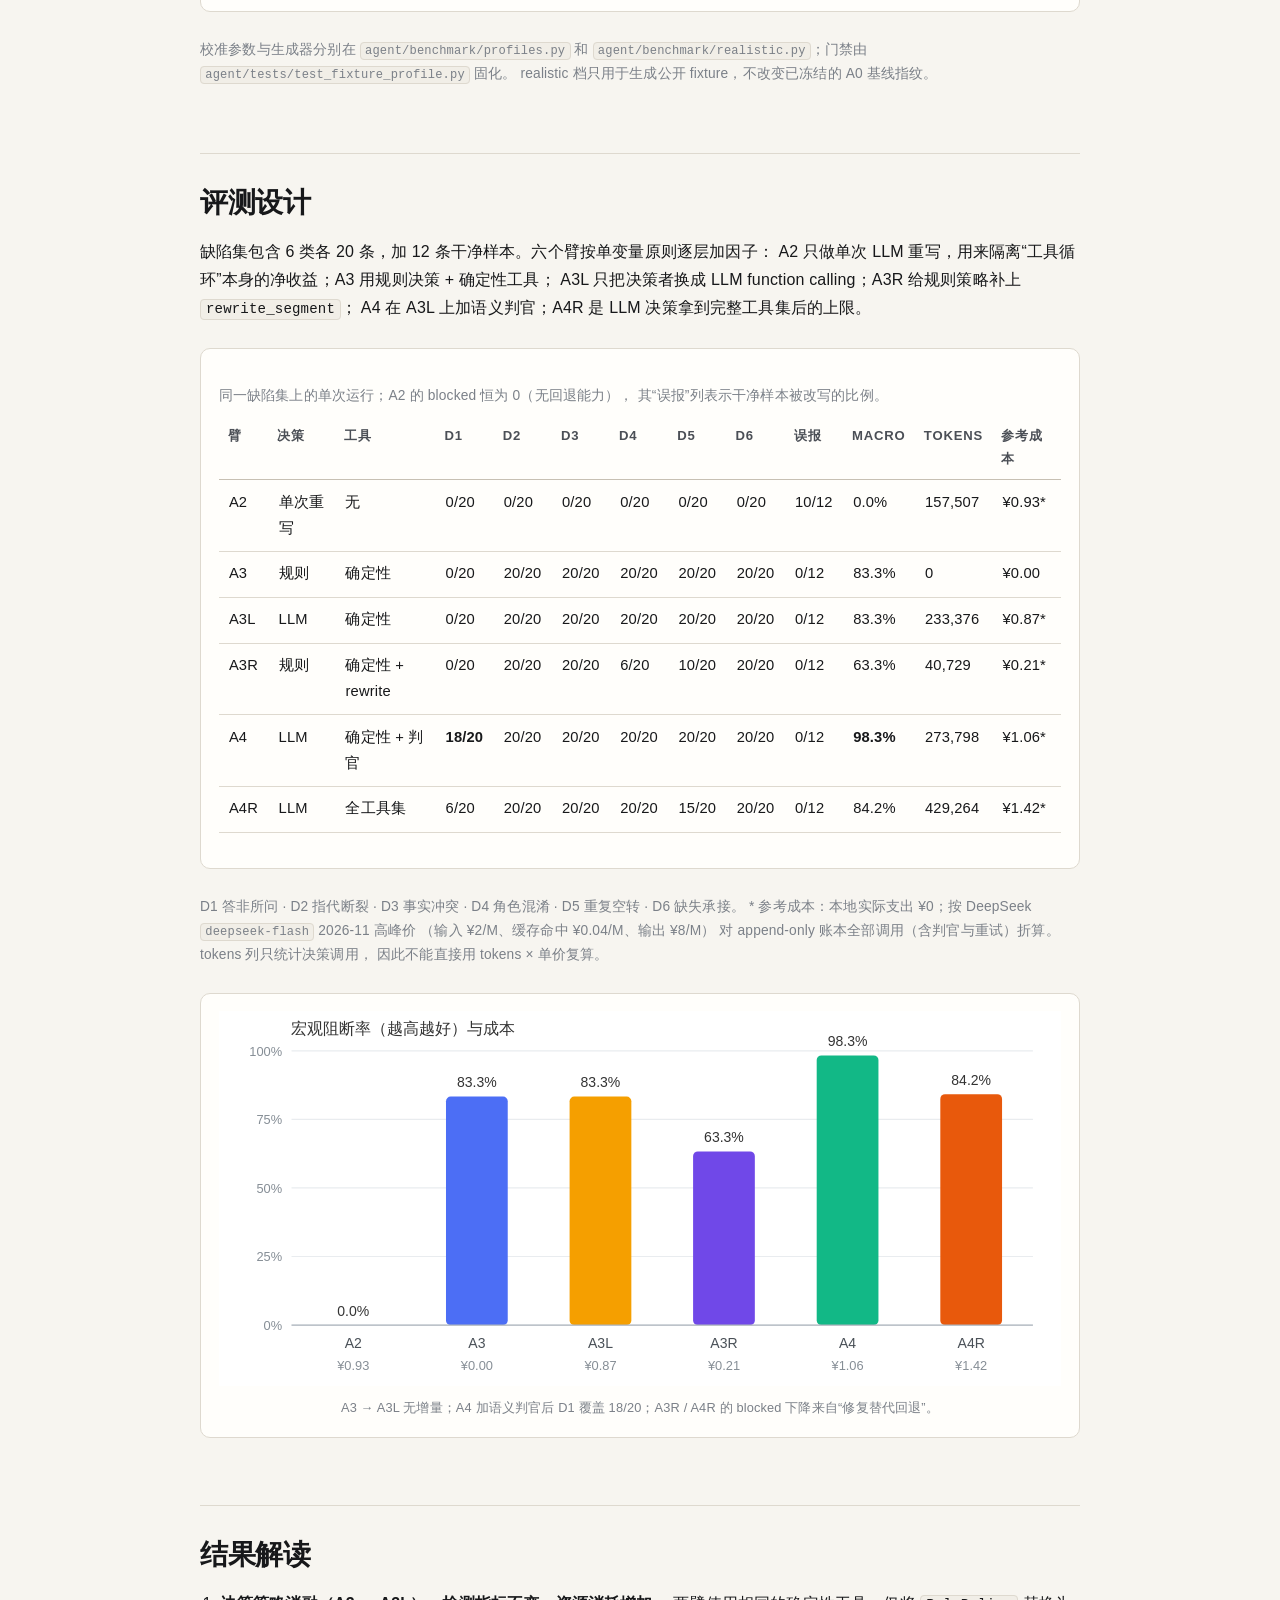
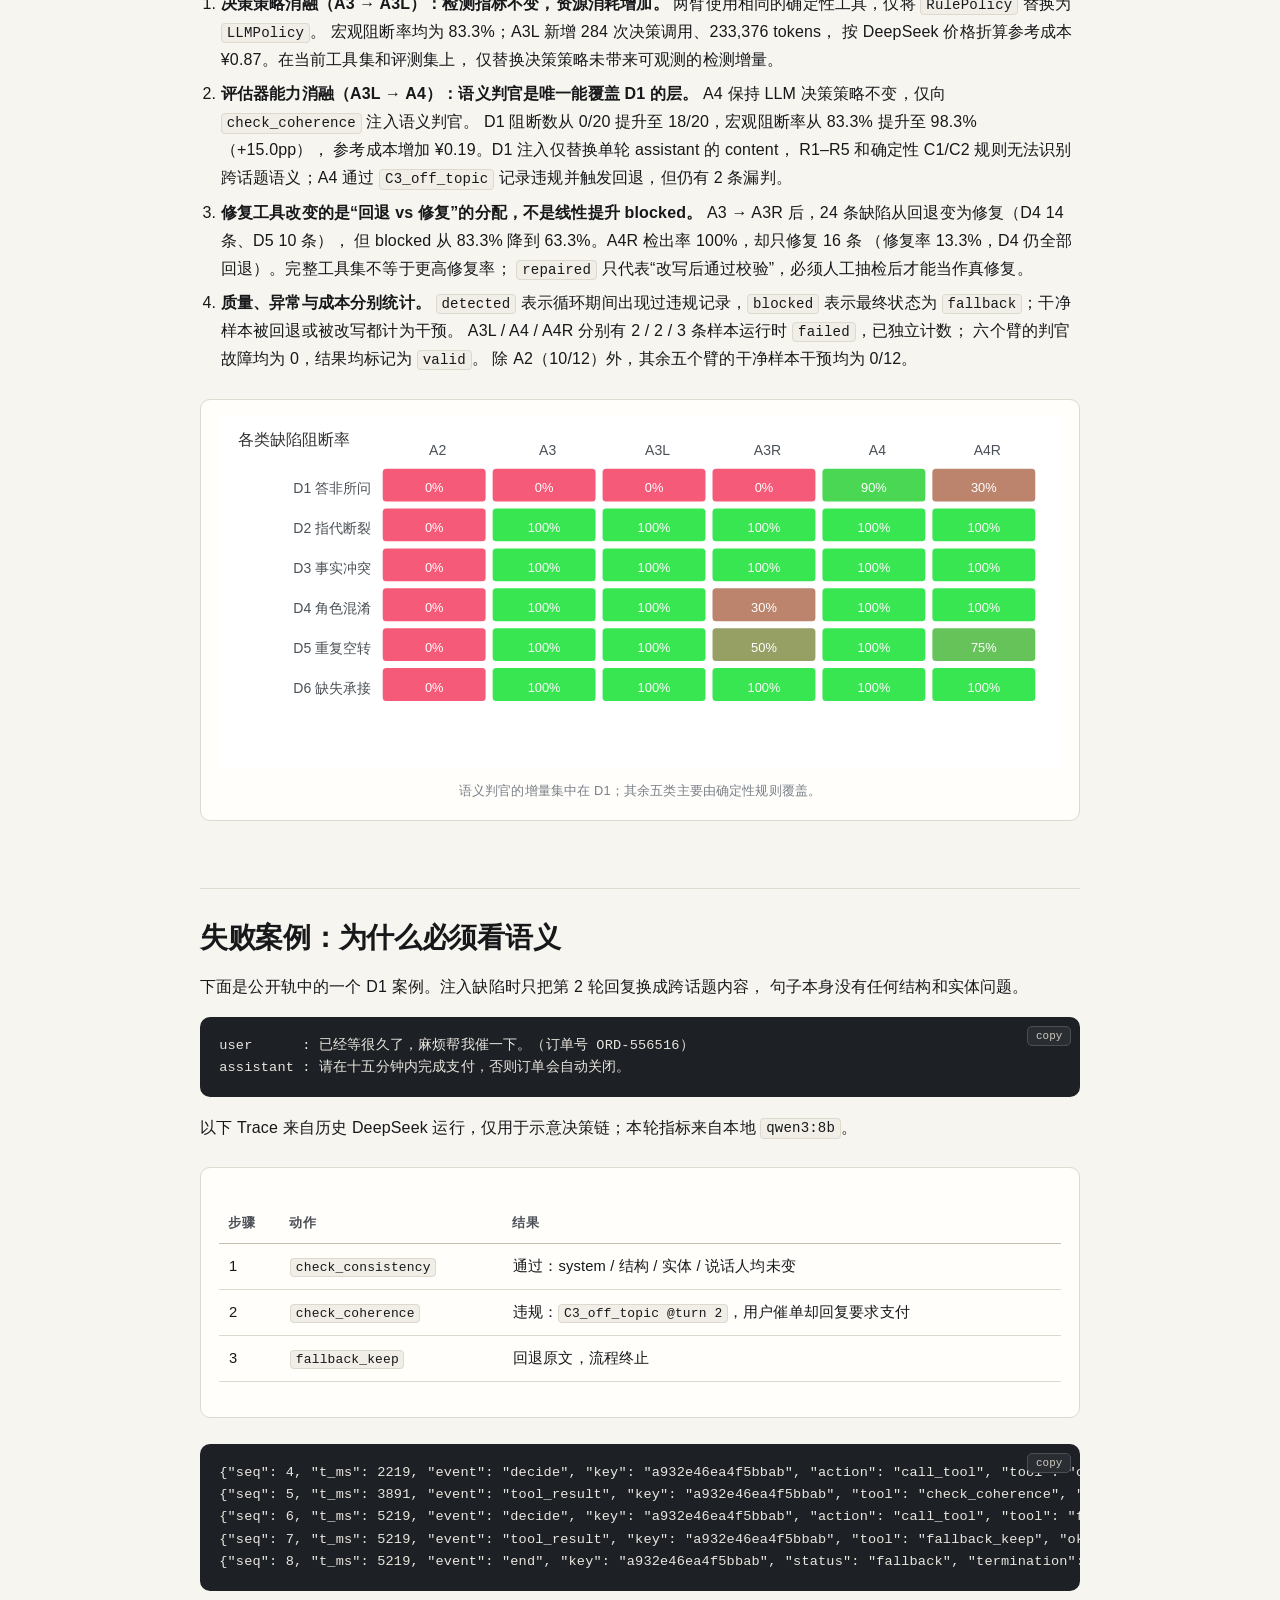
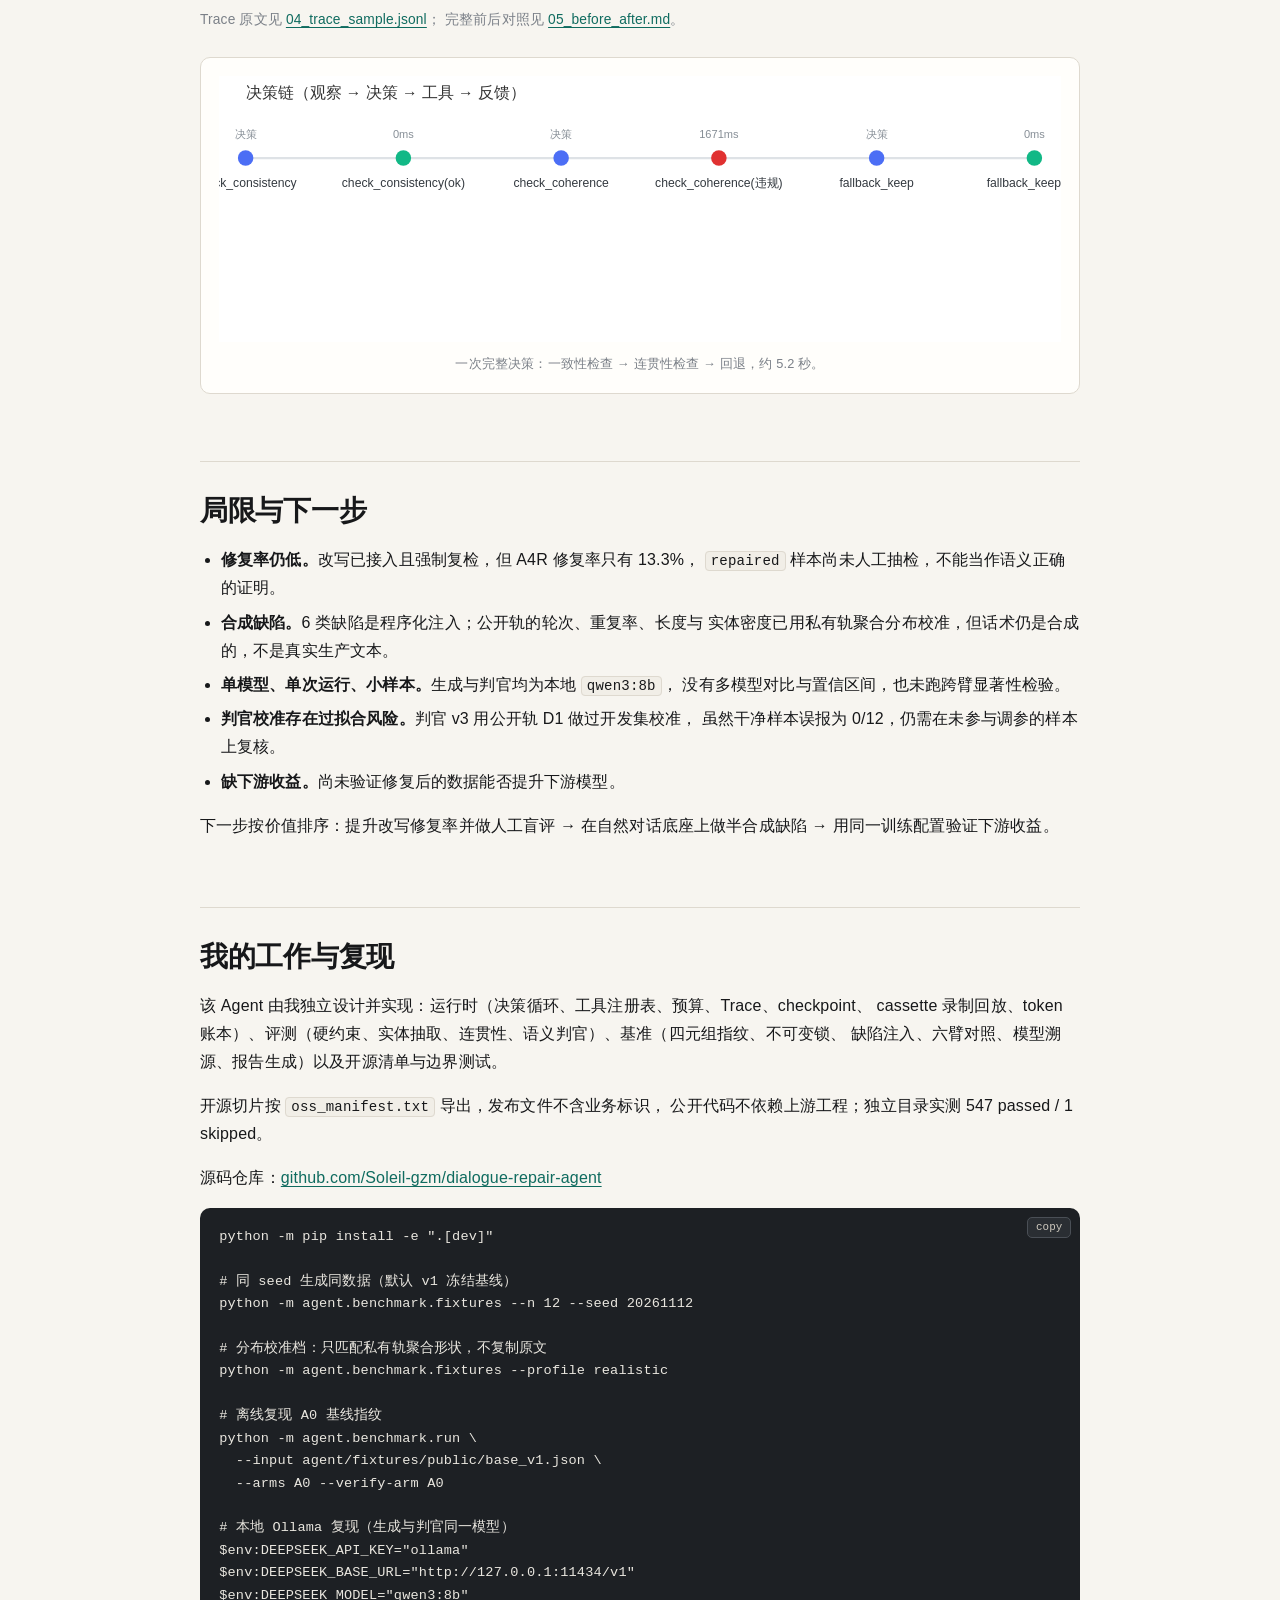
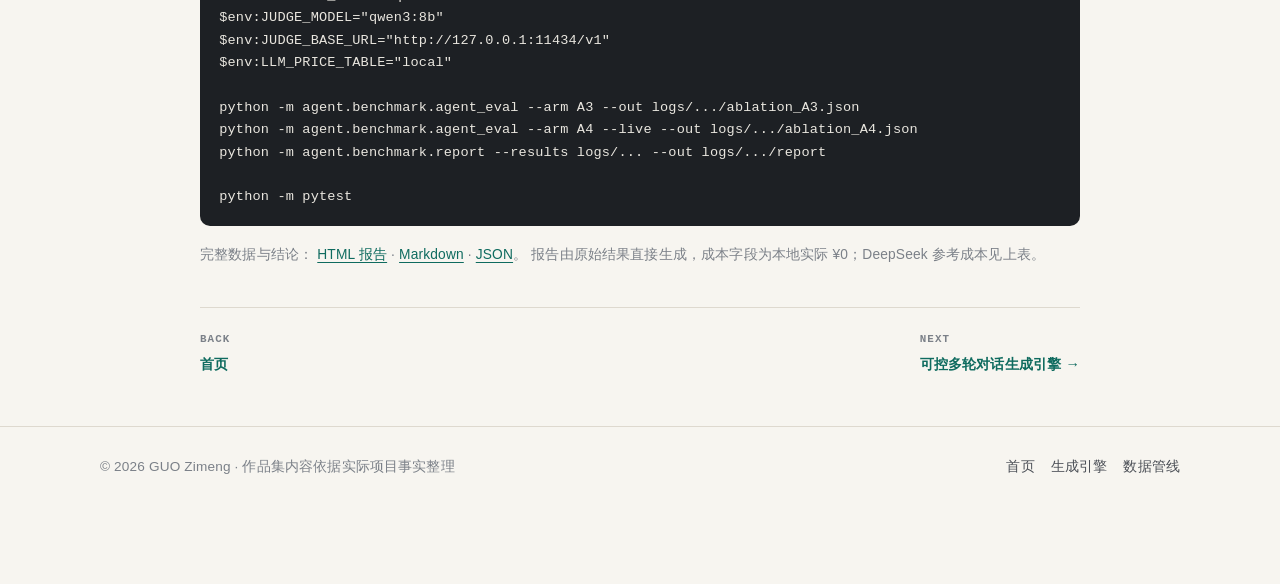
==== commit 15254b67: "docs: sync portfolio with E2 double-blind metrics" ====
--- a/cases/agent/index.html
+++ b/cases/agent/index.html
@@ -64,7 +64,7 @@
           <div class="stat-label">干净样本误报</div>
         </div>
         <div class="stat">
-          <div class="stat-value">531</div>
+          <div class="stat-value">547</div>
           <div class="stat-label">开源切片测试通过（1 skipped）</div>
         </div>
       </div>
@@ -467,7 +467,7 @@
       </p>
       <p>
         开源切片按 <code>oss_manifest.txt</code> 导出，发布文件不含业务标识，
-        公开代码不依赖上游工程；独立目录实测 531 passed / 1 skipped。
+        公开代码不依赖上游工程；独立目录实测 547 passed / 1 skipped。
       </p>
       <p>
         源码仓库：<a
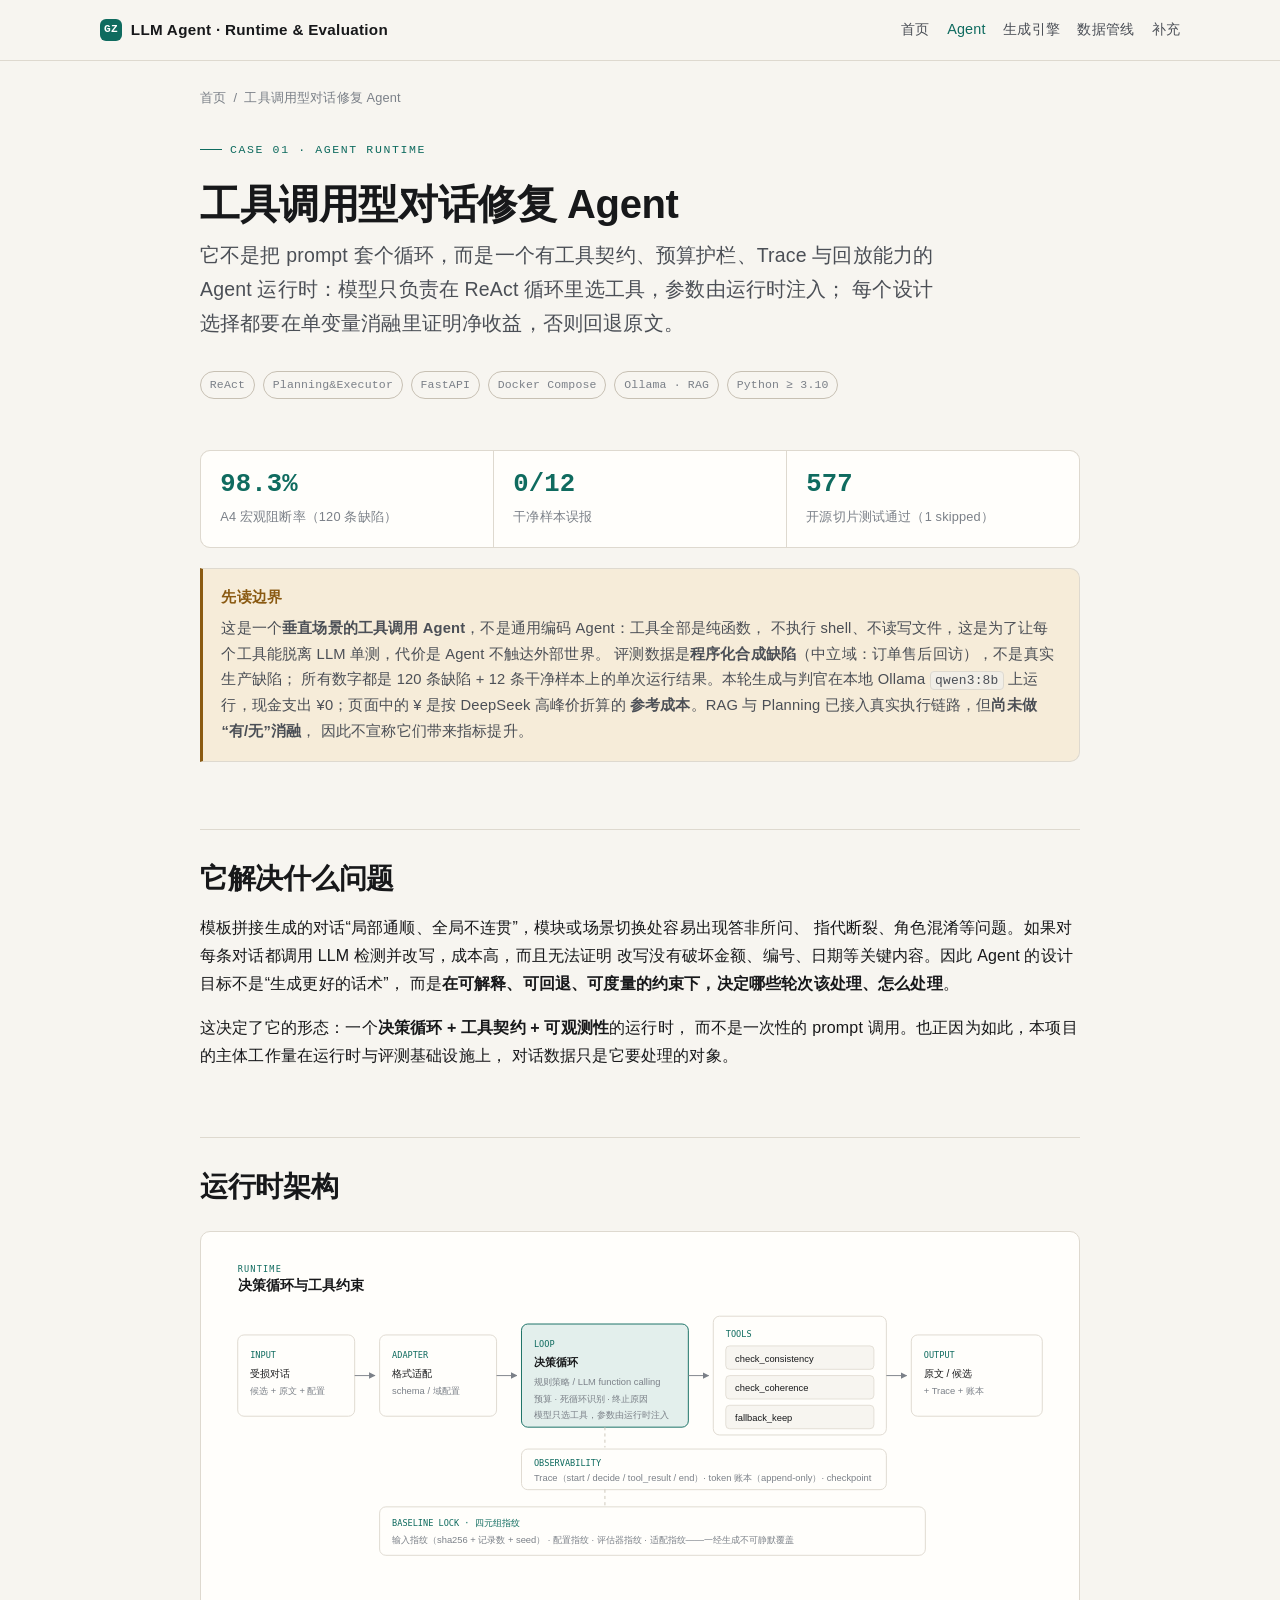
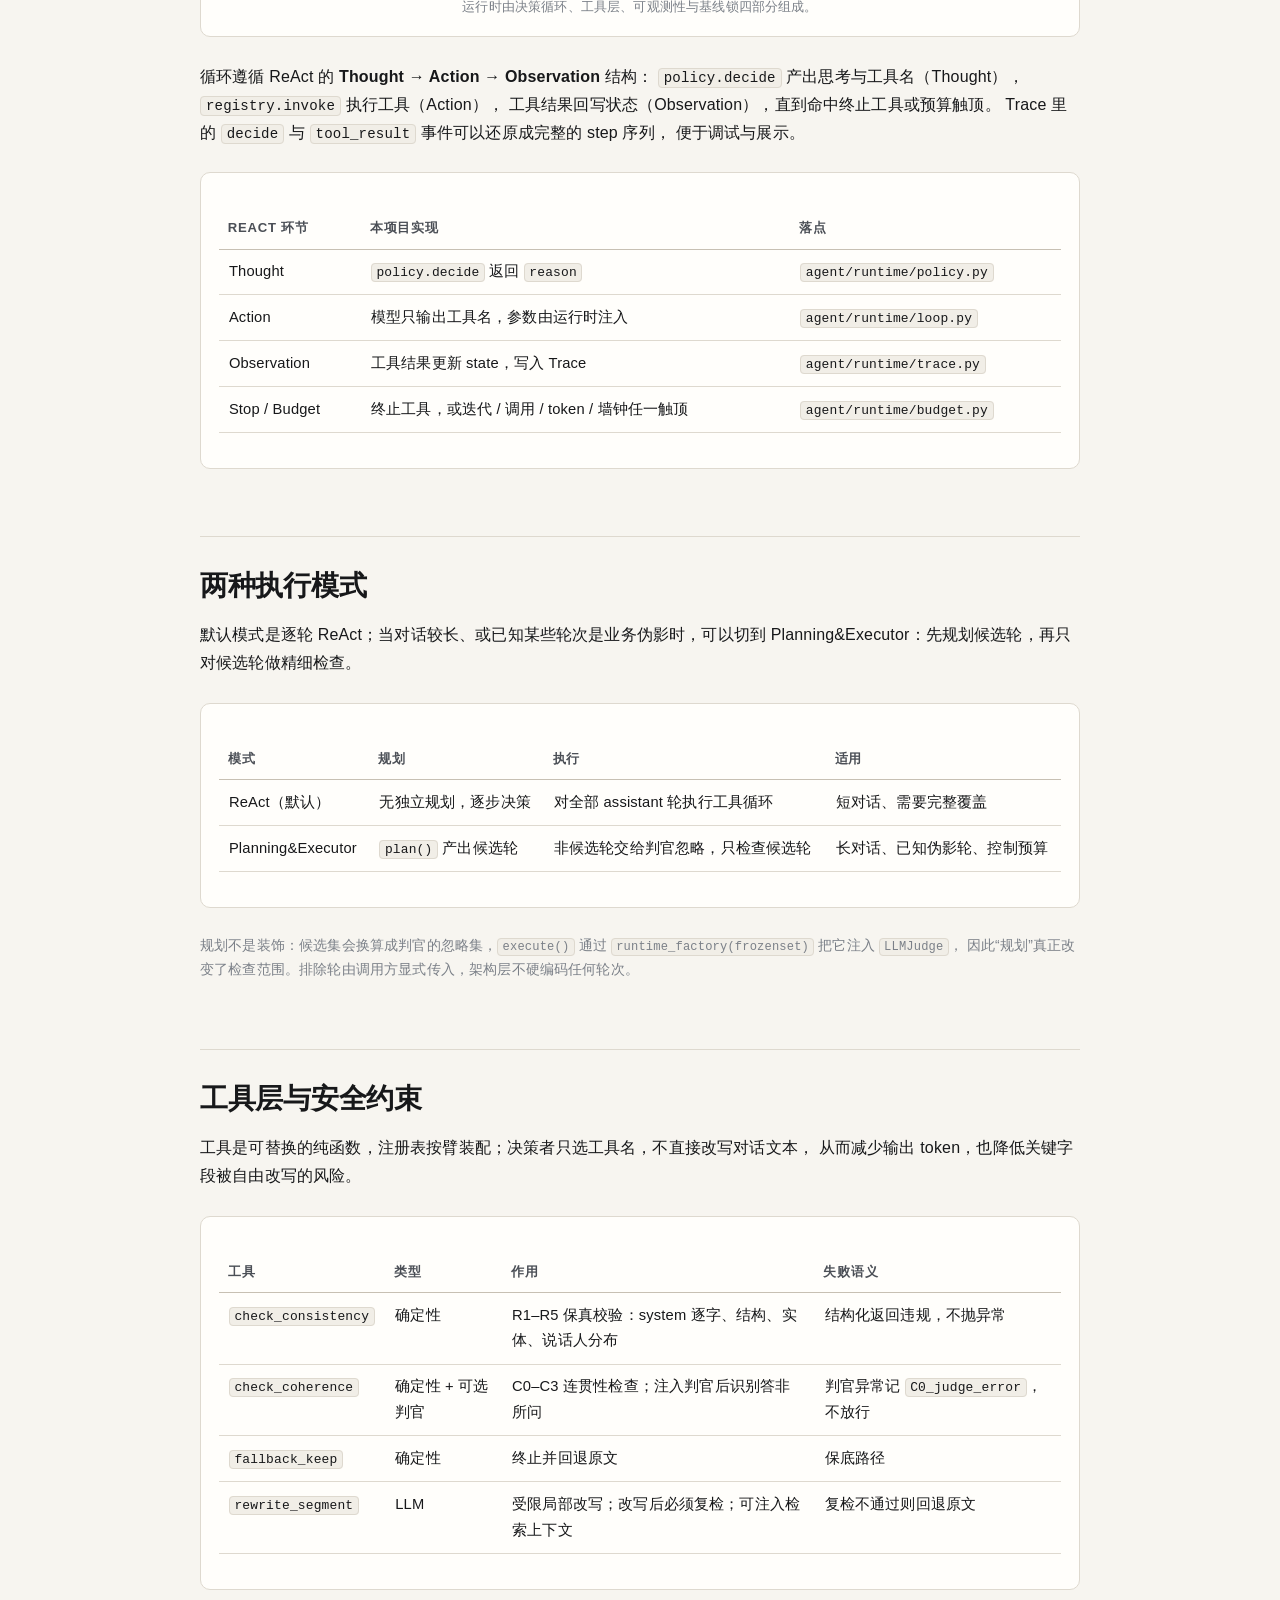
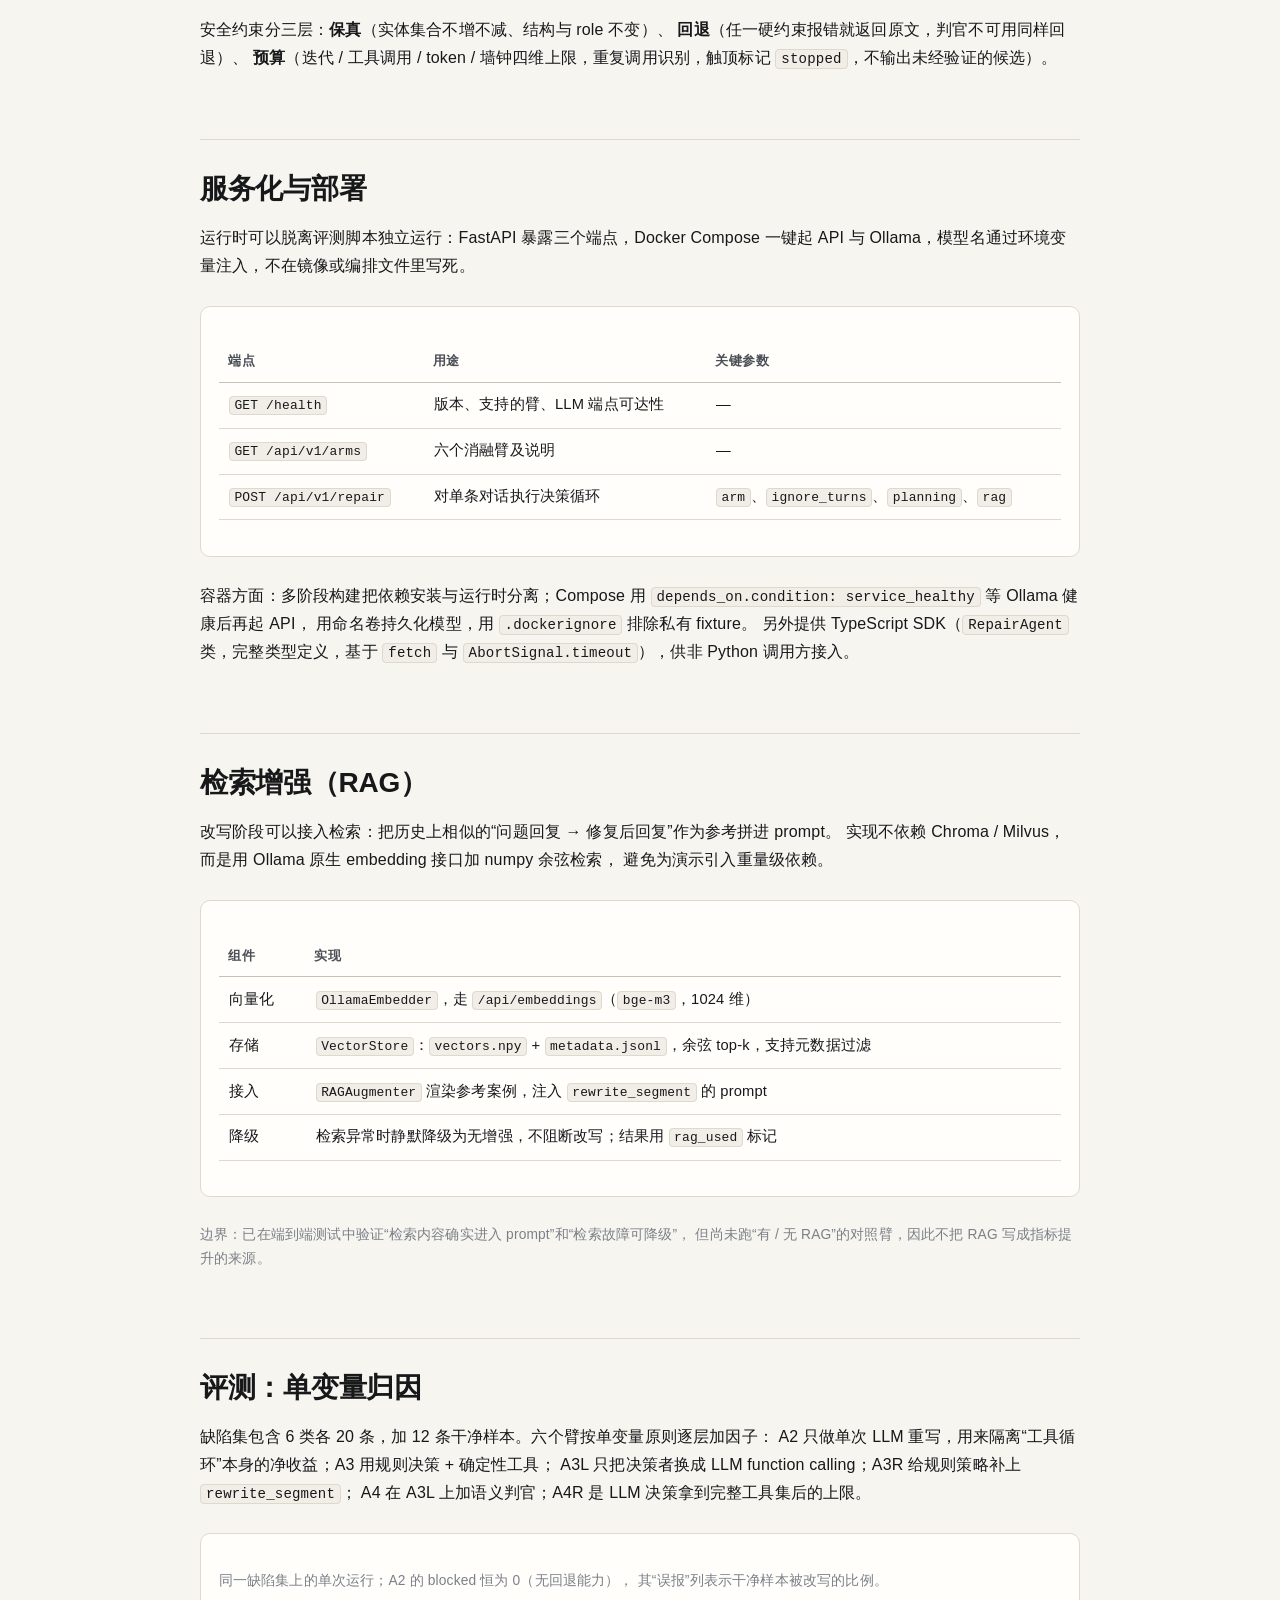
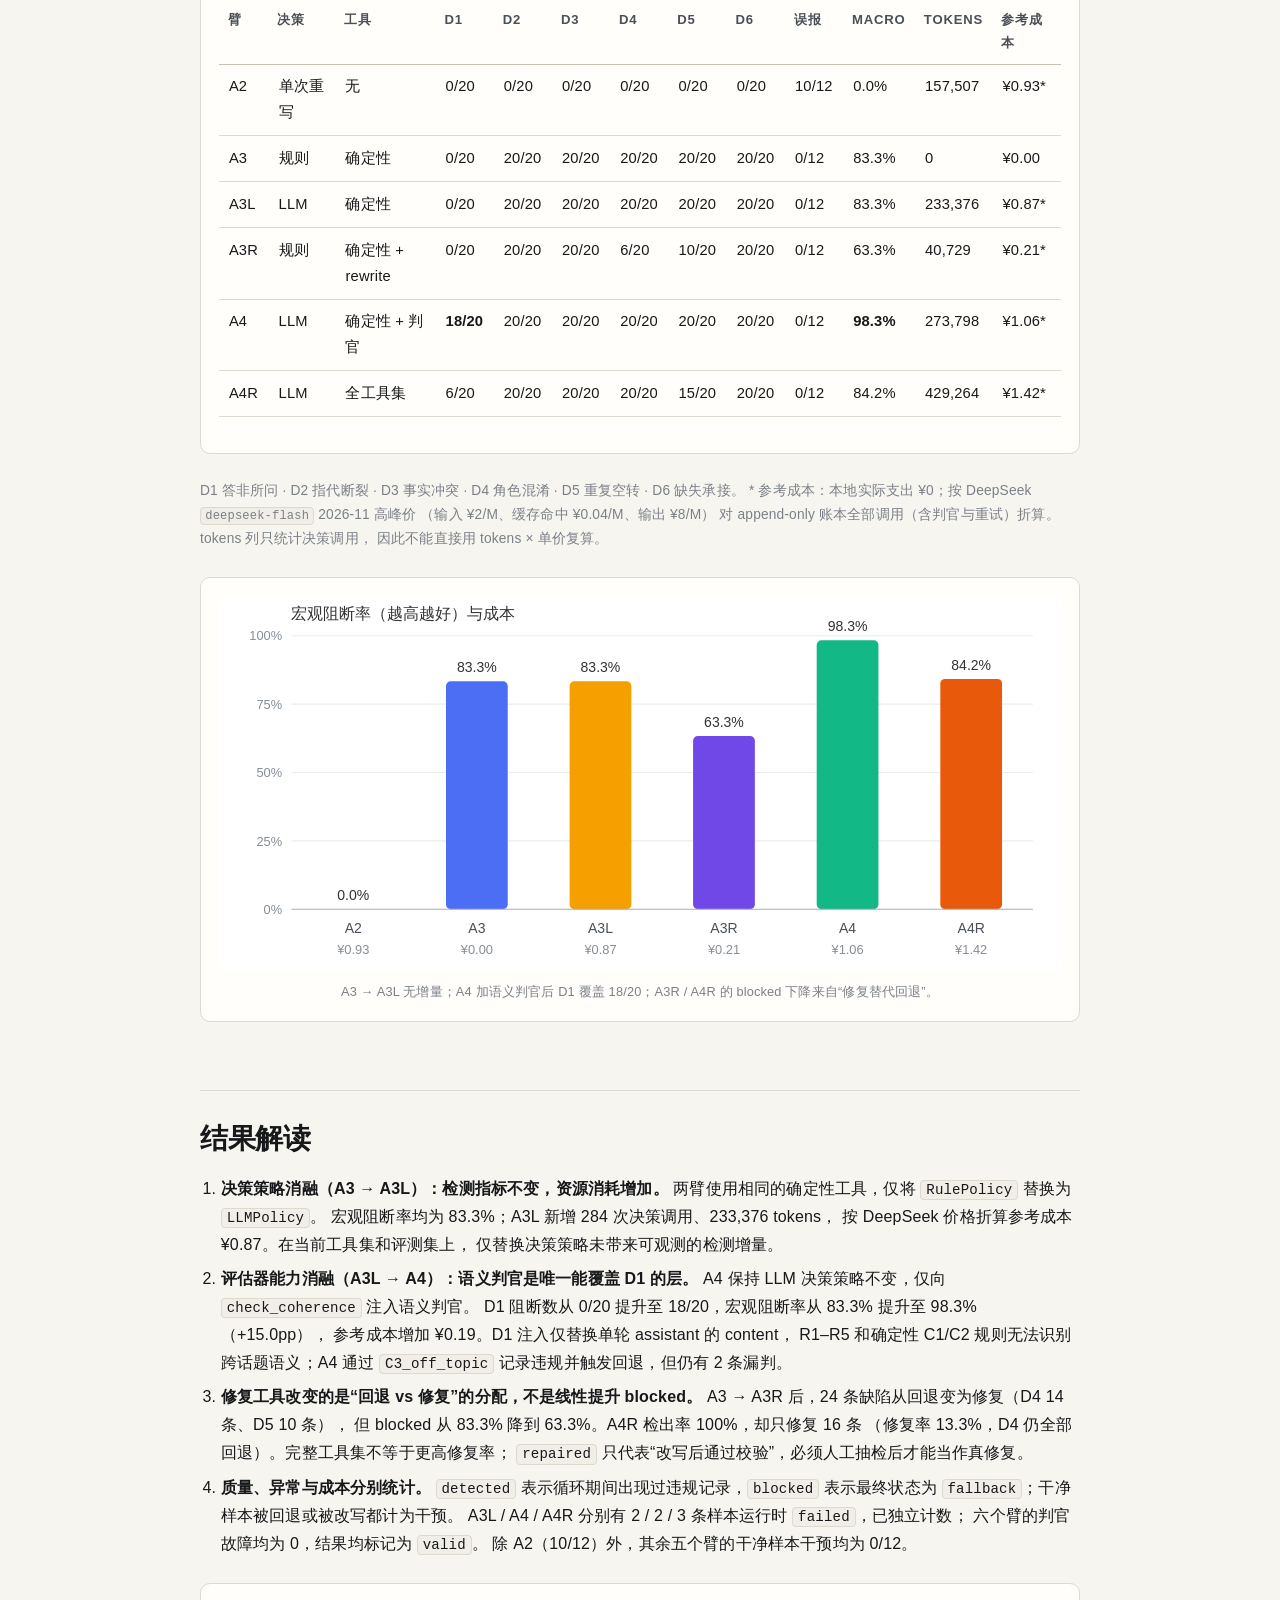
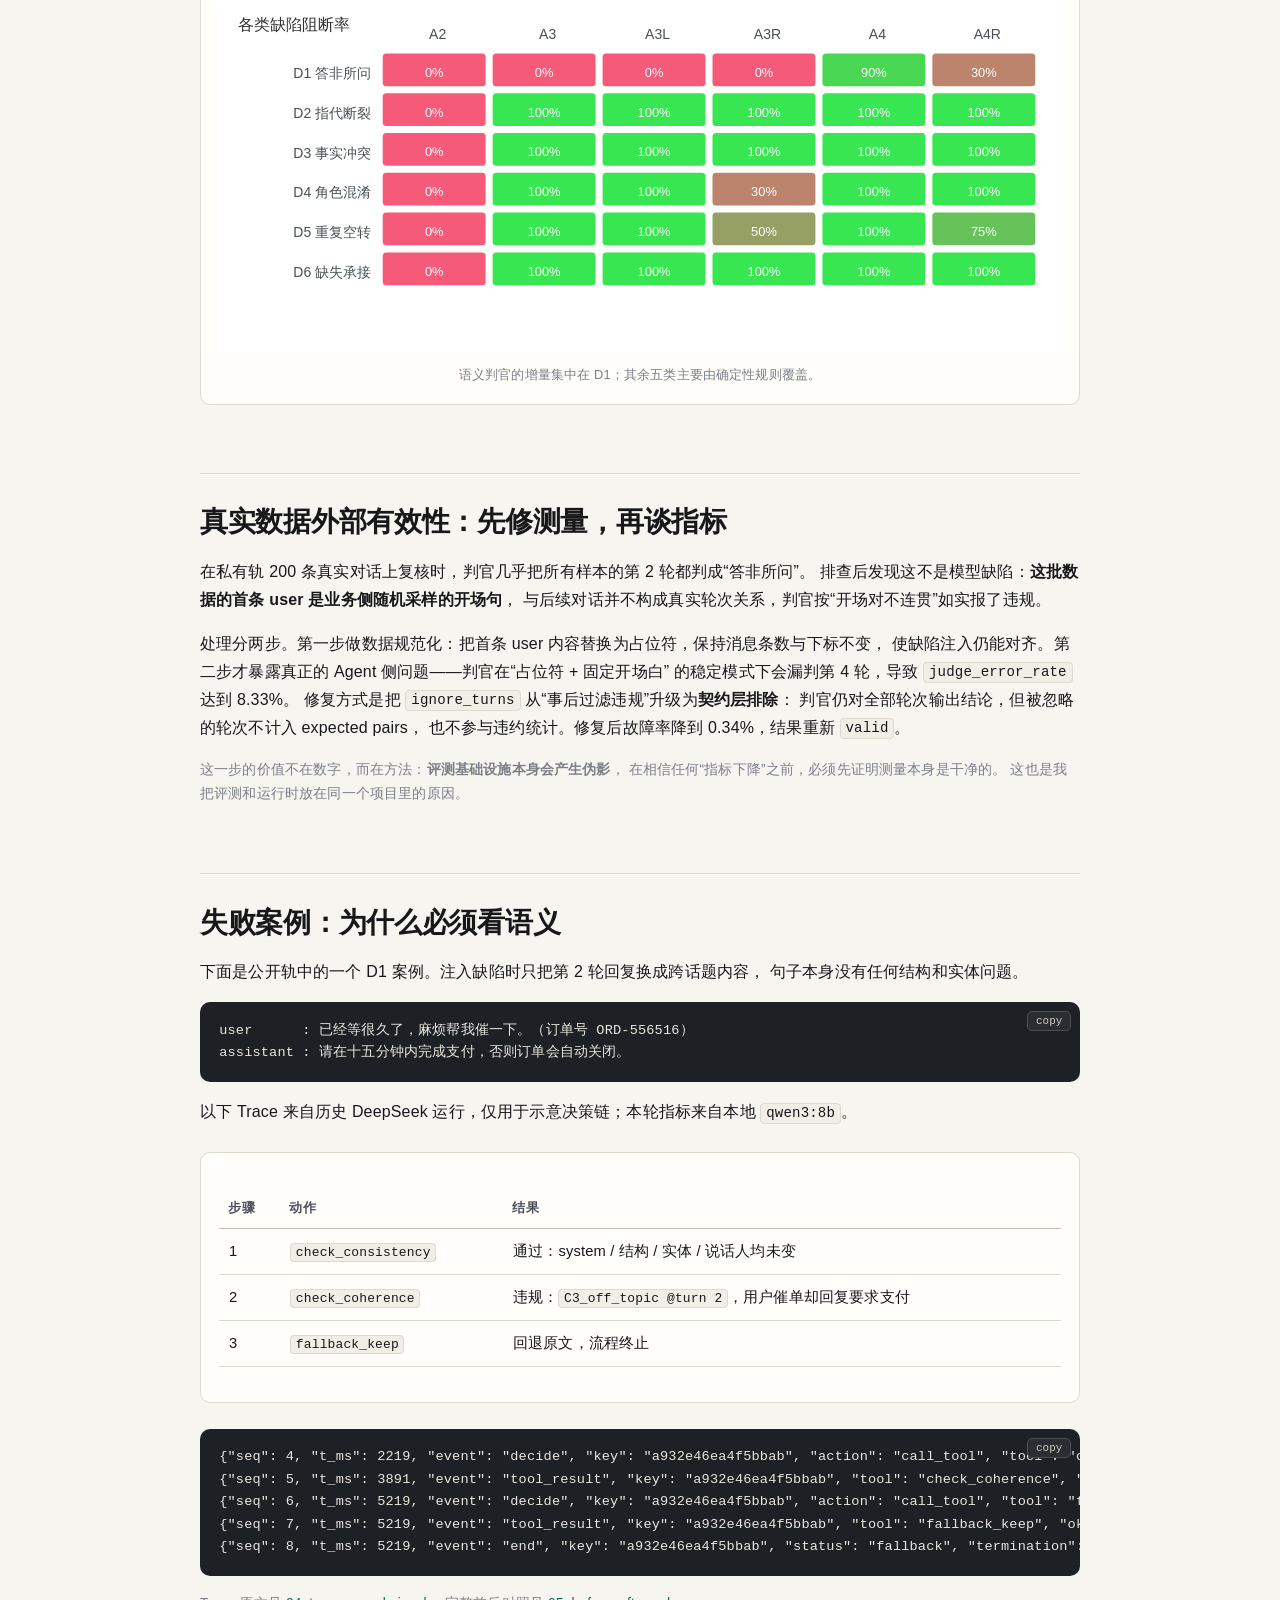
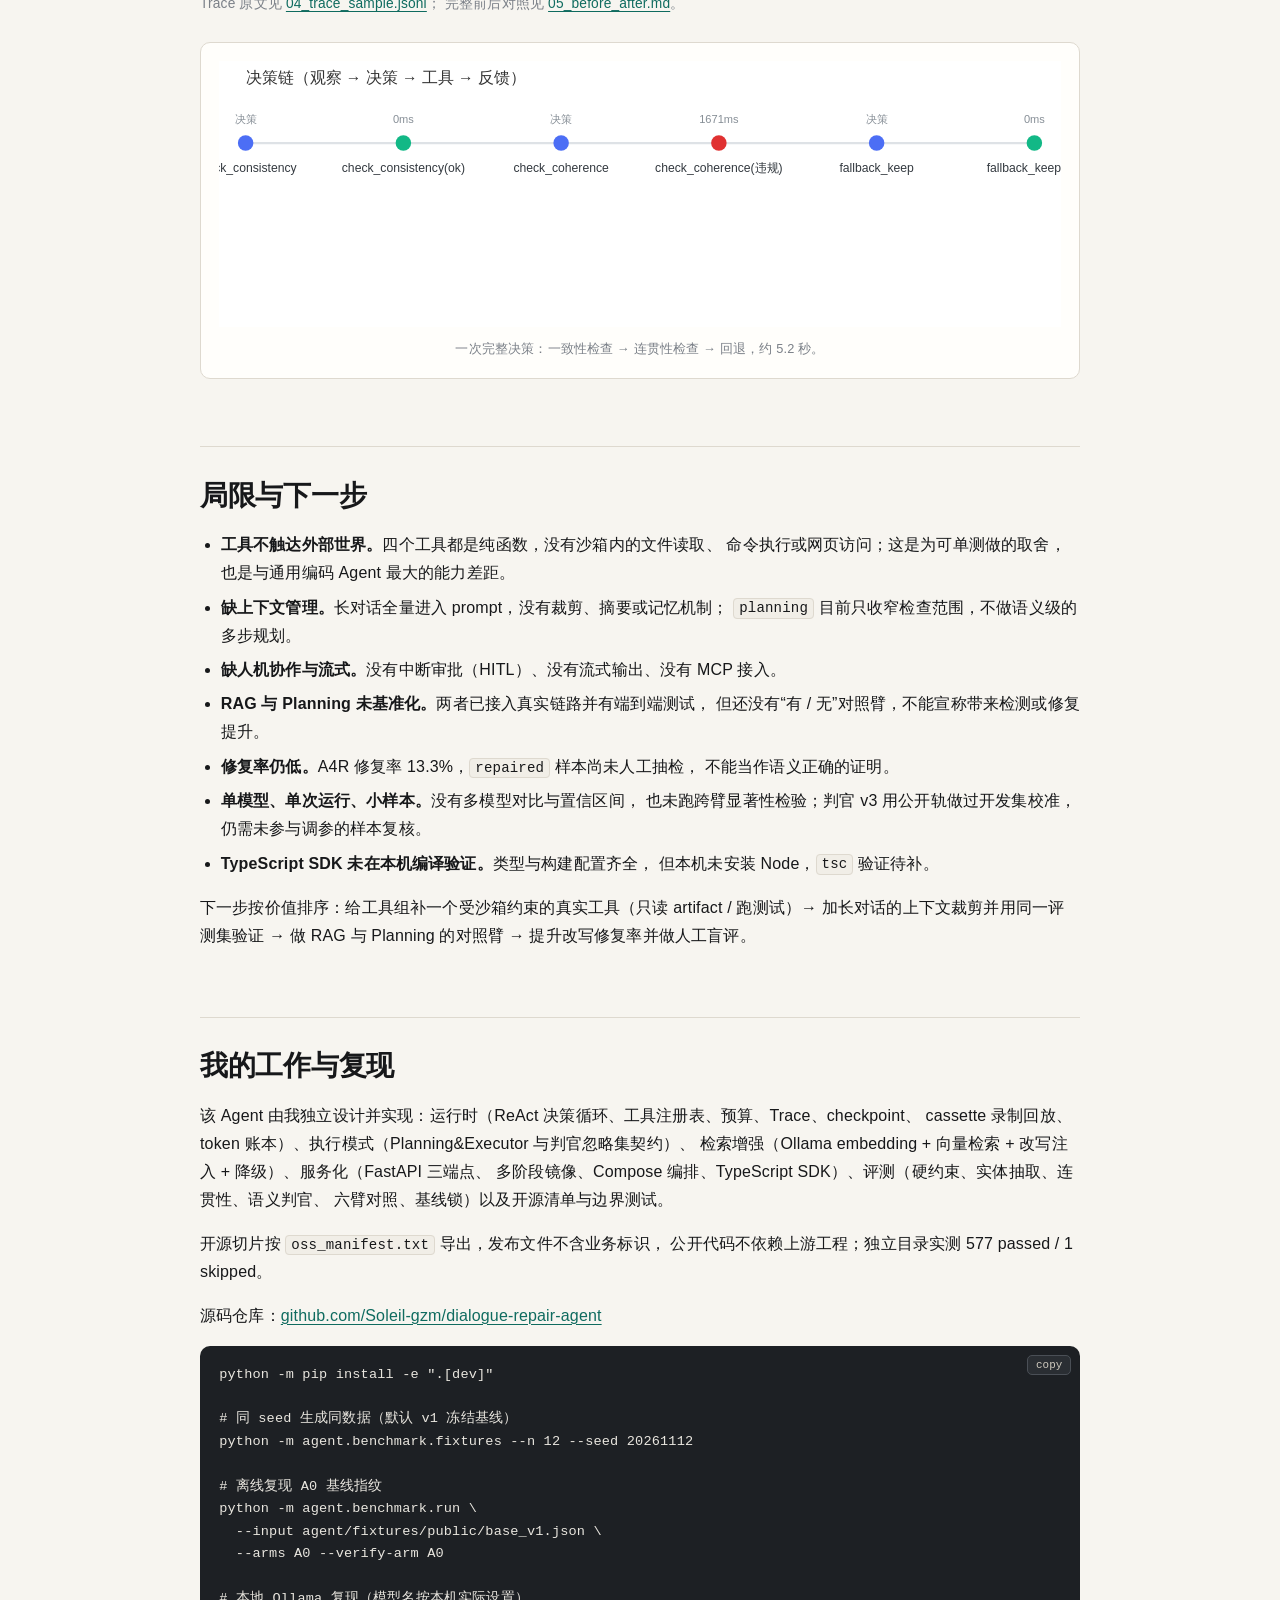
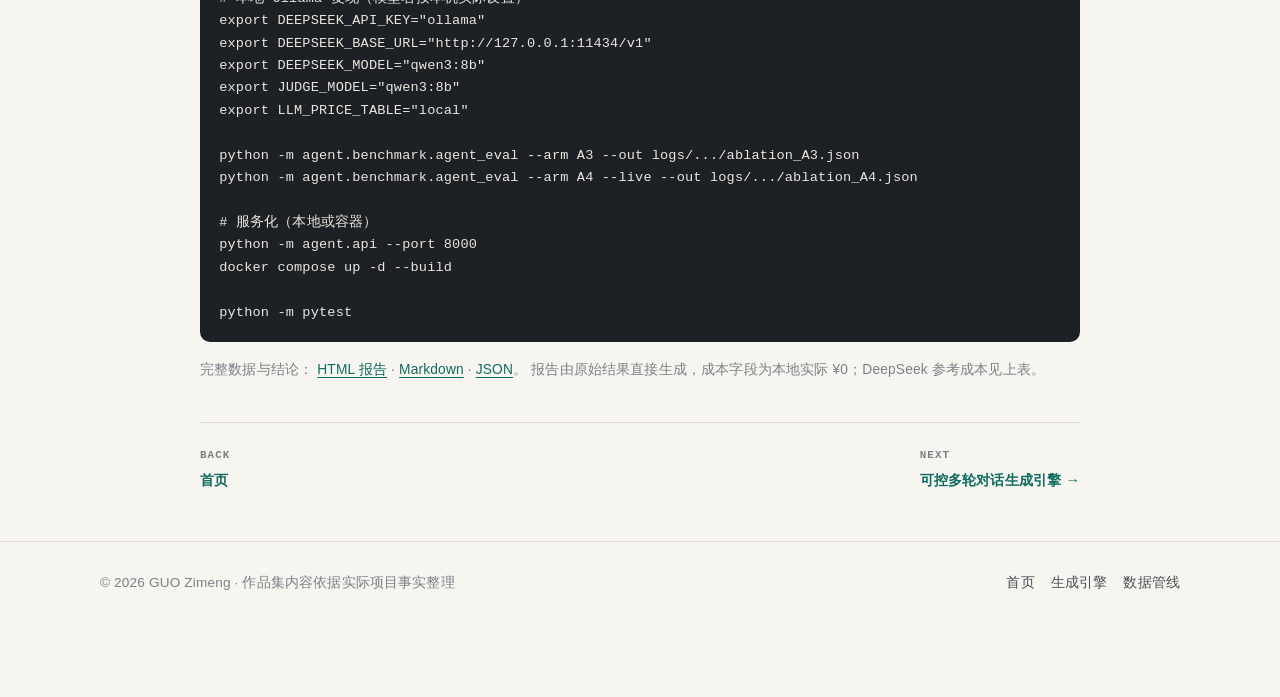
==== commit cbda38cd: "docs: reframe agent case around runtime, ReAct and service layer - agent case: rewrite narrative to " ====
--- a/cases/agent/index.html
+++ b/cases/agent/index.html
@@ -4,8 +4,8 @@
 <head>
   <meta charset="utf-8">
   <meta name="viewport" content="width=device-width, initial-scale=1">
-  <title>对话数据修复 Agent | Portfolio</title>
-  <meta name="description" content="可插拔的对话质量 Agent：6 类缺陷检测、保真约束、语义判官、六臂消融、四元组基线指纹、模型溯源与成本账本。">
+  <title>工具调用型对话修复 Agent | Portfolio</title>
+  <meta name="description" content="一个带工具契约、预算护栏、Trace 与回放的对话修复 Agent：ReAct 决策循环、Planning&amp;Executor、FastAPI 服务化、Docker 部署、RAG 检索增强，以及六臂单变量消融。">
   <meta name="theme-color" content="#f7f5f0">
   <link rel="stylesheet" href="../../assets/css/site.css">
   <script src="../../assets/js/site.js" defer></script>
@@ -18,7 +18,7 @@
     <div class="wrap-wide">
       <a class="brand" href="../../index.html">
         <span class="brand-mark" aria-hidden="true">GZ</span>
-        <span>LLM Agent · Data Quality</span>
+        <span>LLM Agent · Runtime &amp; Evaluation</span>
       </a>
       <nav class="site-nav" aria-label="主导航">
         <a href="../../index.html">首页</a>
@@ -35,22 +35,24 @@
       <nav class="breadcrumb" aria-label="面包屑">
         <a href="../../index.html">首页</a>
         <span aria-hidden="true">/</span>
-        <span>对话数据修复 Agent</span>
+        <span>工具调用型对话修复 Agent</span>
       </nav>
 
       <header class="case-hero">
-        <p class="eyebrow">Case 01 · Agent</p>
-        <h1>对话数据修复 Agent</h1>
+        <p class="eyebrow">Case 01 · Agent Runtime</p>
+        <h1>工具调用型对话修复 Agent</h1>
         <p class="lede">
-          这是一个可插拔的对话质量组件：检测跨轮断裂，优先保住原文，
-          并用可复现的对照臂、Trace 与成本账本证明每一步决策。
+          它不是把 prompt 套个循环，而是一个有工具契约、预算护栏、Trace 与回放能力的
+          Agent 运行时：模型只负责在 ReAct 循环里选工具，参数由运行时注入；
+          每个设计选择都要在单变量消融里证明净收益，否则回退原文。
         </p>
         <div class="case-meta">
-          <span>Open source slice</span>
-          <span>Apache-2.0</span>
+          <span>ReAct</span>
+          <span>Planning&amp;Executor</span>
+          <span>FastAPI</span>
+          <span>Docker Compose</span>
+          <span>Ollama · RAG</span>
           <span>Python ≥ 3.10</span>
-          <span>Synthetic data</span>
-          <span>Stage: detect + fallback</span>
         </div>
       </header>
 
@@ -64,160 +66,250 @@
           <div class="stat-label">干净样本误报</div>
         </div>
         <div class="stat">
-          <div class="stat-value">547</div>
+          <div class="stat-value">577</div>
           <div class="stat-label">开源切片测试通过（1 skipped）</div>
         </div>
       </div>
 
       <div class="callout warn">
         <span class="callout-title">先读边界</span>
-        当前版本做<strong>跨轮检测、原文回退与受限改写</strong>：改写必须通过保真与连贯性复检，
-        未通过仍回退原文。评测数据是<strong>程序化合成缺陷</strong>（中立域：订单售后回访），
-        不是真实生产缺陷；所有数字都是 120 条缺陷 + 12 条干净样本上的单次运行结果。
-        本轮在本地 Ollama <code>qwen3:8b</code> 上运行，现金支出为 ¥0；
-        页面中的 ¥ 是按 DeepSeek 高峰价折算的<strong>参考成本</strong>，不代表真实账单。
-      </div>
-
-      <h2>问题与约束</h2>
-      <p>
-        模板拼接生成的对话通常“局部通顺、全局不连贯”，尤其是模块或场景切换处，
-        衔接可能生硬，甚至不符合真实对话逻辑。合成数据按上万条批次生成，
-        如果对每条对话都调用 LLM 检测并改写，会产生大量不必要的 API 开销。
-        因此，设计目标是先定位高风险轮次，再按需进行局部改写。实现上分为三类约束：
-      </p>
-      <ul>
-        <li><strong>保真校验（R1–R5）</strong>：<code>check_consistency</code> 比较改写前后的对话，
-          校验 system 逐字一致，消息数、role 与 loss 不变，实体集合不增不减、说话人分布一致，
-          并检查 assistant 是否异常复读 user 内容；违规以 <code>rule / turn / detail</code> 结构化返回。</li>
-        <li><strong>连贯性检查与回退（C0–C3）</strong>：<code>check_coherence</code> 检查相邻
-          assistant 轮次重复、空回复或过短回复，并可注入语义判官识别答非所问。
-          决策策略收到违规后调用 <code>fallback_keep</code> 返回原文；判官异常记为
-          <code>C0_judge_error</code>，不按校验通过处理。</li>
-        <li><strong>运行预算与成本计量</strong>：每次迭代检查迭代次数、工具调用数、token
-          和墙钟时间上限，并识别重复工具调用。决策与判官消耗的 token 均计入预算；
-          append-only 账本记录输入、输出、缓存 token、价格表版本和折算成本。</li>
-      </ul>
-      <p>
-        当前版本已接入检测、回退、受限改写与可复现评测；改写只在通过复检后替换原文，
-        因此修复率仍偏低，<code>repaired</code> 样本需要人工抽检后才能当作真修复引用。
-      </p>
-
-      <h2>架构</h2>
+        这是一个<strong>垂直场景的工具调用 Agent</strong>，不是通用编码 Agent：工具全部是纯函数，
+        不执行 shell、不读写文件，这是为了让每个工具能脱离 LLM 单测，代价是 Agent 不触达外部世界。
+        评测数据是<strong>程序化合成缺陷</strong>（中立域：订单售后回访），不是真实生产缺陷；
+        所有数字都是 120 条缺陷 + 12 条干净样本上的单次运行结果。本轮生成与判官在本地
+        Ollama <code>qwen3:8b</code> 上运行，现金支出 ¥0；页面中的 ¥ 是按 DeepSeek 高峰价折算的
+        <strong>参考成本</strong>。RAG 与 Planning 已接入真实执行链路，但<strong>尚未做“有/无”消融</strong>，
+        因此不宣称它们带来指标提升。
+      </div>
+
+      <h2>它解决什么问题</h2>
+      <p>
+        模板拼接生成的对话“局部通顺、全局不连贯”，模块或场景切换处容易出现答非所问、
+        指代断裂、角色混淆等问题。如果对每条对话都调用 LLM 检测并改写，成本高，而且无法证明
+        改写没有破坏金额、编号、日期等关键内容。因此 Agent 的设计目标不是“生成更好的话术”，
+        而是<strong>在可解释、可回退、可度量的约束下，决定哪些轮次该处理、怎么处理</strong>。
+      </p>
+      <p>
+        这决定了它的形态：一个<strong>决策循环 + 工具契约 + 可观测性</strong>的运行时，
+        而不是一次性的 prompt 调用。也正因为如此，本项目的主体工作量在运行时与评测基础设施上，
+        对话数据只是它要处理的对象。
+      </p>
+
+      <h2>运行时架构</h2>
       <figure class="figure">
         <img src="../../assets/img/agent-architecture.svg"
           alt="受损对话经适配器进入决策循环，循环调用一致性、连贯性与回退工具，输出原文或候选，并记录 Trace 与 token 账本；基线锁由四元组指纹构成。" loading="lazy">
         <figcaption>运行时由决策循环、工具层、可观测性与基线锁四部分组成。</figcaption>
       </figure>
       <p>
-        循环里模型只负责选择工具，工具参数由运行时注入；工具返回结果决定下一步，
-        直到命中终止工具或预算触顶。所有决策写入 Trace，所有 token 写入 append-only 账本，
-        实际成本与参考成本分开记录。
-      </p>
-
-      <h2>关键决策</h2>
-      <div class="decisions">
-        <article class="decision">
-          <h3>使用四个指纹固定基线用作对照组</h3>
-          <p>
-            基线由输入、配置、评估器、适配四个指纹组成，用来固定数据和评估口径。
-            <code>baseline_lock.json</code> 一经生成不可静默覆盖；变更必须
-            <code>--force --reason</code>，并写入 <code>lock_changelog.md</code>。
-            这样，更换数据或评估器后的结果不会被当作同一基线的复现。
-          </p>
-        </article>
-
-        <article class="decision">
-          <h3>模型只选工具名，参数由运行时注入</h3>
-          <p>
-            面对批量合成数据，全量调用 LLM 检测并改写会放大 API 成本，因此设计目标是
-            先定位模块或场景切换处的问题轮次，再按需局部改写。当前 LLM 在决策循环中只选择工具，参数由运行时注入，不直接生成或抄写对话文本，以减少输出 token，
-            并降低金额、编号、日期等字段被自由改写的风险。
-          </p>
-        </article>
-
-        <article class="decision">
-          <h3>未通过质量门禁，默认回退原文</h3>
-          <p>
-            不接受静默放行：任一硬约束报错就 <code>fallback_keep</code> 回退原文；
-            判官不可用记为 <code>C0_judge_error</code> 并同样回退。后续接入局部改写后，
-            LLM 候选也必须通过保真与连贯性检查，未通过就不替换原文；预算触顶则终止并标记
-            <code>stopped</code>，不输出未经验证的候选。
-          </p>
-        </article>
-
-        <article class="decision">
-          <h3>本地推理与参考成本分开报</h3>
-          <p>
-            本轮生成与判官都在本地 Ollama <code>qwen3:8b</code> 上运行，现金支出为 ¥0。
-            为了能和 API 方案比较，我保留账本里的输入 / 缓存 / 输出 token，
-            再按 DeepSeek <code>deepseek-flash</code> 2026-11 高峰价
-            （输入 ¥2/M、缓存命中 ¥0.04/M、输出 ¥8/M）折算
-            <strong>参考成本</strong>。页面与图表中的 ¥ 都标明是参考值，不冒充真实账单。
-          </p>
-        </article>
-      </div>
-
-      <h2>数据分布校准</h2>
-      <p>
-        最初的公开轨只有 3–7 轮、system 约 142 字，适合冻结基线，但不代表真实多轮数据。
-        我从私有轨 1000 条对话中只提取聚合分布：轮次直方图、去数字后的角色唯一率、
-        对话内重复率、消息长度分位与实体密度；再用中立域话术重新生成公开数据，
-        <strong>不复制原文、业务标签或客户信息</strong>。
+        循环遵循 ReAct 的 <strong>Thought → Action → Observation</strong> 结构：
+        <code>policy.decide</code> 产出思考与工具名（Thought），<code>registry.invoke</code> 执行工具（Action），
+        工具结果回写状态（Observation），直到命中终止工具或预算触顶。
+        Trace 里的 <code>decide</code> 与 <code>tool_result</code> 事件可以还原成完整的 step 序列，
+        便于调试与展示。
       </p>
       <div class="figure">
         <table>
-          <caption class="small muted" style="text-align:left;padding-bottom:.5rem">realistic 档 1000 条校准跑；
-            v1 仍是默认冻结基线，二者产物分开。</caption>
           <thead>
             <tr>
-              <th>指标</th>
-              <th>v1 base</th>
-              <th>realistic</th>
-              <th>私有轨聚合</th>
+              <th>ReAct 环节</th>
+              <th>本项目实现</th>
+              <th>落点</th>
             </tr>
           </thead>
           <tbody>
             <tr>
-              <td>轮次中位 / 均值</td>
-              <td>4 / 4.67</td>
-              <td>11 / 10.85</td>
-              <td>11 / 10.85</td>
-            </tr>
-            <tr>
-              <td>assistant / user 唯一率</td>
-              <td>10.7% / 21.4%</td>
-              <td>49.3% / 28.3%</td>
-              <td>49.5% / 28.5%</td>
-            </tr>
-            <tr>
-              <td>对话内 assistant 重复</td>
-              <td>8.3%</td>
-              <td>2.9%</td>
-              <td>3.3%</td>
-            </tr>
-            <tr>
-              <td>system 长度</td>
-              <td>142</td>
-              <td>363–365</td>
-              <td>348–375</td>
-            </tr>
-            <tr>
-              <td>消息数范围</td>
-              <td>7–15</td>
-              <td>3–53</td>
-              <td>3–53</td>
+              <td>Thought</td>
+              <td><code>policy.decide</code> 返回 <code>reason</code></td>
+              <td><code>agent/runtime/policy.py</code></td>
+            </tr>
+            <tr>
+              <td>Action</td>
+              <td>模型只输出工具名，参数由运行时注入</td>
+              <td><code>agent/runtime/loop.py</code></td>
+            </tr>
+            <tr>
+              <td>Observation</td>
+              <td>工具结果更新 state，写入 Trace</td>
+              <td><code>agent/runtime/trace.py</code></td>
+            </tr>
+            <tr>
+              <td>Stop / Budget</td>
+              <td>终止工具，或迭代 / 调用 / token / 墙钟任一触顶</td>
+              <td><code>agent/runtime/budget.py</code></td>
             </tr>
           </tbody>
         </table>
       </div>
+
+      <h2>两种执行模式</h2>
+      <p>
+        默认模式是逐轮 ReAct；当对话较长、或已知某些轮次是业务伪影时，可以切到
+        Planning&amp;Executor：先规划候选轮，再只对候选轮做精细检查。
+      </p>
+      <div class="figure">
+        <table>
+          <thead>
+            <tr>
+              <th>模式</th>
+              <th>规划</th>
+              <th>执行</th>
+              <th>适用</th>
+            </tr>
+          </thead>
+          <tbody>
+            <tr>
+              <td>ReAct（默认）</td>
+              <td>无独立规划，逐步决策</td>
+              <td>对全部 assistant 轮执行工具循环</td>
+              <td>短对话、需要完整覆盖</td>
+            </tr>
+            <tr>
+              <td>Planning&amp;Executor</td>
+              <td><code>plan()</code> 产出候选轮</td>
+              <td>非候选轮交给判官忽略，只检查候选轮</td>
+              <td>长对话、已知伪影轮、控制预算</td>
+            </tr>
+          </tbody>
+        </table>
+      </div>
       <p class="small muted">
-        校准参数与生成器分别在 <code>agent/benchmark/profiles.py</code> 和
-        <code>agent/benchmark/realistic.py</code>；门禁由
-        <code>agent/tests/test_fixture_profile.py</code> 固化。
-        realistic 档只用于生成公开 fixture，不改变已冻结的 A0 基线指纹。
-      </p>
-
-      <h2>评测设计</h2>
+        规划不是装饰：候选集会换算成判官的忽略集，<code>execute()</code> 通过
+        <code>runtime_factory(frozenset)</code> 把它注入 <code>LLMJudge</code>，
+        因此“规划”真正改变了检查范围。排除轮由调用方显式传入，架构层不硬编码任何轮次。
+      </p>
+
+      <h2>工具层与安全约束</h2>
+      <p>
+        工具是可替换的纯函数，注册表按臂装配；决策者只选工具名，不直接改写对话文本，
+        从而减少输出 token，也降低关键字段被自由改写的风险。
+      </p>
+      <div class="figure">
+        <table>
+          <thead>
+            <tr>
+              <th>工具</th>
+              <th>类型</th>
+              <th>作用</th>
+              <th>失败语义</th>
+            </tr>
+          </thead>
+          <tbody>
+            <tr>
+              <td><code>check_consistency</code></td>
+              <td>确定性</td>
+              <td>R1–R5 保真校验：system 逐字、结构、实体、说话人分布</td>
+              <td>结构化返回违规，不抛异常</td>
+            </tr>
+            <tr>
+              <td><code>check_coherence</code></td>
+              <td>确定性 + 可选判官</td>
+              <td>C0–C3 连贯性检查；注入判官后识别答非所问</td>
+              <td>判官异常记 <code>C0_judge_error</code>，不放行</td>
+            </tr>
+            <tr>
+              <td><code>fallback_keep</code></td>
+              <td>确定性</td>
+              <td>终止并回退原文</td>
+              <td>保底路径</td>
+            </tr>
+            <tr>
+              <td><code>rewrite_segment</code></td>
+              <td>LLM</td>
+              <td>受限局部改写；改写后必须复检；可注入检索上下文</td>
+              <td>复检不通过则回退原文</td>
+            </tr>
+          </tbody>
+        </table>
+      </div>
+      <p>
+        安全约束分三层：<strong>保真</strong>（实体集合不增不减、结构与 role 不变）、
+        <strong>回退</strong>（任一硬约束报错就返回原文，判官不可用同样回退）、
+        <strong>预算</strong>（迭代 / 工具调用 / token / 墙钟四维上限，重复调用识别，触顶标记
+        <code>stopped</code>，不输出未经验证的候选）。
+      </p>
+
+      <h2>服务化与部署</h2>
+      <p>
+        运行时可以脱离评测脚本独立运行：FastAPI 暴露三个端点，Docker Compose 一键起
+        API 与 Ollama，模型名通过环境变量注入，不在镜像或编排文件里写死。
+      </p>
+      <div class="figure">
+        <table>
+          <thead>
+            <tr>
+              <th>端点</th>
+              <th>用途</th>
+              <th>关键参数</th>
+            </tr>
+          </thead>
+          <tbody>
+            <tr>
+              <td><code>GET /health</code></td>
+              <td>版本、支持的臂、LLM 端点可达性</td>
+              <td>—</td>
+            </tr>
+            <tr>
+              <td><code>GET /api/v1/arms</code></td>
+              <td>六个消融臂及说明</td>
+              <td>—</td>
+            </tr>
+            <tr>
+              <td><code>POST /api/v1/repair</code></td>
+              <td>对单条对话执行决策循环</td>
+              <td><code>arm</code>、<code>ignore_turns</code>、<code>planning</code>、<code>rag</code></td>
+            </tr>
+          </tbody>
+        </table>
+      </div>
+      <p>
+        容器方面：多阶段构建把依赖安装与运行时分离；Compose 用
+        <code>depends_on.condition: service_healthy</code> 等 Ollama 健康后再起 API，
+        用命名卷持久化模型，用 <code>.dockerignore</code> 排除私有 fixture。
+        另外提供 TypeScript SDK（<code>RepairAgent</code> 类，完整类型定义，基于
+        <code>fetch</code> 与 <code>AbortSignal.timeout</code>），供非 Python 调用方接入。
+      </p>
+
+      <h2>检索增强（RAG）</h2>
+      <p>
+        改写阶段可以接入检索：把历史上相似的“问题回复 → 修复后回复”作为参考拼进 prompt。
+        实现不依赖 Chroma / Milvus，而是用 Ollama 原生 embedding 接口加 numpy 余弦检索，
+        避免为演示引入重量级依赖。
+      </p>
+      <div class="figure">
+        <table>
+          <thead>
+            <tr>
+              <th>组件</th>
+              <th>实现</th>
+            </tr>
+          </thead>
+          <tbody>
+            <tr>
+              <td>向量化</td>
+              <td><code>OllamaEmbedder</code>，走 <code>/api/embeddings</code>（<code>bge-m3</code>，1024 维）</td>
+            </tr>
+            <tr>
+              <td>存储</td>
+              <td><code>VectorStore</code>：<code>vectors.npy</code> + <code>metadata.jsonl</code>，余弦 top-k，支持元数据过滤</td>
+            </tr>
+            <tr>
+              <td>接入</td>
+              <td><code>RAGAugmenter</code> 渲染参考案例，注入 <code>rewrite_segment</code> 的 prompt</td>
+            </tr>
+            <tr>
+              <td>降级</td>
+              <td>检索异常时静默降级为无增强，不阻断改写；结果用 <code>rag_used</code> 标记</td>
+            </tr>
+          </tbody>
+        </table>
+      </div>
+      <p class="small muted">
+        边界：已在端到端测试中验证“检索内容确实进入 prompt”和“检索故障可降级”，
+        但尚未跑“有 / 无 RAG”的对照臂，因此不把 RAG 写成指标提升的来源。
+      </p>
+
+      <h2>评测：单变量归因</h2>
       <p>
         缺陷集包含 6 类各 20 条，加 12 条干净样本。六个臂按单变量原则逐层加因子：
         A2 只做单次 LLM 重写，用来隔离“工具循环”本身的净收益；A3 用规则决策 + 确定性工具；
@@ -391,6 +483,26 @@
         <figcaption>语义判官的增量集中在 D1；其余五类主要由确定性规则覆盖。</figcaption>
       </figure>
 
+      <h2>真实数据外部有效性：先修测量，再谈指标</h2>
+      <p>
+        在私有轨 200 条真实对话上复核时，判官几乎把所有样本的第 2 轮都判成“答非所问”。
+        排查后发现这不是模型缺陷：<strong>这批数据的首条 user 是业务侧随机采样的开场句</strong>，
+        与后续对话并不构成真实轮次关系，判官按“开场对不连贯”如实报了违规。
+      </p>
+      <p>
+        处理分两步。第一步做数据规范化：把首条 user 内容替换为占位符，保持消息条数与下标不变，
+        使缺陷注入仍能对齐。第二步才暴露真正的 Agent 侧问题——判官在“占位符 + 固定开场白”
+        的稳定模式下会漏判第 4 轮，导致 <code>judge_error_rate</code> 达到 8.33%。
+        修复方式是把 <code>ignore_turns</code> 从“事后过滤违规”升级为<strong>契约层排除</strong>：
+        判官仍对全部轮次输出结论，但被忽略的轮次不计入 expected pairs，
+        也不参与违约统计。修复后故障率降到 0.34%，结果重新 <code>valid</code>。
+      </p>
+      <p class="small muted">
+        这一步的价值不在数字，而在方法：<strong>评测基础设施本身会产生伪影</strong>，
+        在相信任何“指标下降”之前，必须先证明测量本身是干净的。
+        这也是我把评测和运行时放在同一个项目里的原因。
+      </p>
+
       <h2>失败案例：为什么必须看语义</h2>
       <p>
         下面是公开轨中的一个 D1 案例。注入缺陷时只把第 2 轮回复换成跨话题内容，
@@ -444,30 +556,37 @@
 
       <h2>局限与下一步</h2>
       <ul>
-        <li><strong>修复率仍低。</strong>改写已接入且强制复检，但 A4R 修复率只有 13.3%，
-          <code>repaired</code> 样本尚未人工抽检，不能当作语义正确的证明。</li>
-        <li><strong>合成缺陷。</strong>6 类缺陷是程序化注入；公开轨的轮次、重复率、长度与
-          实体密度已用私有轨聚合分布校准，但话术仍是合成的，不是真实生产文本。</li>
-        <li><strong>单模型、单次运行、小样本。</strong>生成与判官均为本地 <code>qwen3:8b</code>，
-          没有多模型对比与置信区间，也未跑跨臂显著性检验。</li>
-        <li><strong>判官校准存在过拟合风险。</strong>判官 v3 用公开轨 D1 做过开发集校准，
-          虽然干净样本误报为 0/12，仍需在未参与调参的样本上复核。</li>
-        <li><strong>缺下游收益。</strong>尚未验证修复后的数据能否提升下游模型。</li>
+        <li><strong>工具不触达外部世界。</strong>四个工具都是纯函数，没有沙箱内的文件读取、
+          命令执行或网页访问；这是为可单测做的取舍，也是与通用编码 Agent 最大的能力差距。</li>
+        <li><strong>缺上下文管理。</strong>长对话全量进入 prompt，没有裁剪、摘要或记忆机制；
+          <code>planning</code> 目前只收窄检查范围，不做语义级的多步规划。</li>
+        <li><strong>缺人机协作与流式。</strong>没有中断审批（HITL）、没有流式输出、没有 MCP 接入。</li>
+        <li><strong>RAG 与 Planning 未基准化。</strong>两者已接入真实链路并有端到端测试，
+          但还没有“有 / 无”对照臂，不能宣称带来检测或修复提升。</li>
+        <li><strong>修复率仍低。</strong>A4R 修复率 13.3%，<code>repaired</code> 样本尚未人工抽检，
+          不能当作语义正确的证明。</li>
+        <li><strong>单模型、单次运行、小样本。</strong>没有多模型对比与置信区间，
+          也未跑跨臂显著性检验；判官 v3 用公开轨做过开发集校准，仍需未参与调参的样本复核。</li>
+        <li><strong>TypeScript SDK 未在本机编译验证。</strong>类型与构建配置齐全，
+          但本机未安装 Node，<code>tsc</code> 验证待补。</li>
       </ul>
       <p>
-        下一步按价值排序：提升改写修复率并做人工盲评 → 在自然对话底座上做半合成缺陷
-        → 用同一训练配置验证下游收益。
+        下一步按价值排序：给工具组补一个受沙箱约束的真实工具（只读 artifact / 跑测试）→
+        加长对话的上下文裁剪并用同一评测集验证 → 做 RAG 与 Planning 的对照臂 →
+        提升改写修复率并做人工盲评。
       </p>
 
       <h2>我的工作与复现</h2>
       <p>
-        该 Agent 由我独立设计并实现：运行时（决策循环、工具注册表、预算、Trace、checkpoint、
-        cassette 录制回放、token 账本）、评测（硬约束、实体抽取、连贯性、语义判官）、基准（四元组指纹、不可变锁、
-        缺陷注入、六臂对照、模型溯源、报告生成）以及开源清单与边界测试。
+        该 Agent 由我独立设计并实现：运行时（ReAct 决策循环、工具注册表、预算、Trace、checkpoint、
+        cassette 录制回放、token 账本）、执行模式（Planning&amp;Executor 与判官忽略集契约）、
+        检索增强（Ollama embedding + 向量检索 + 改写注入 + 降级）、服务化（FastAPI 三端点、
+        多阶段镜像、Compose 编排、TypeScript SDK）、评测（硬约束、实体抽取、连贯性、语义判官、
+        六臂对照、基线锁）以及开源清单与边界测试。
       </p>
       <p>
         开源切片按 <code>oss_manifest.txt</code> 导出，发布文件不含业务标识，
-        公开代码不依赖上游工程；独立目录实测 547 passed / 1 skipped。
+        公开代码不依赖上游工程；独立目录实测 577 passed / 1 skipped。
       </p>
       <p>
         源码仓库：<a
@@ -477,26 +596,25 @@
 
 # 同 seed 生成同数据（默认 v1 冻结基线）
 python -m agent.benchmark.fixtures --n 12 --seed 20261112
-
-# 分布校准档：只匹配私有轨聚合形状，不复制原文
-python -m agent.benchmark.fixtures --profile realistic
 
 # 离线复现 A0 基线指纹
 python -m agent.benchmark.run \
   --input agent/fixtures/public/base_v1.json \
   --arms A0 --verify-arm A0
 
-# 本地 Ollama 复现（生成与判官同一模型）
-$env:DEEPSEEK_API_KEY="ollama"
-$env:DEEPSEEK_BASE_URL="http://127.0.0.1:11434/v1"
-$env:DEEPSEEK_MODEL="qwen3:8b"
-$env:JUDGE_MODEL="qwen3:8b"
-$env:JUDGE_BASE_URL="http://127.0.0.1:11434/v1"
-$env:LLM_PRICE_TABLE="local"
+# 本地 Ollama 复现（模型名按本机实际设置）
+export DEEPSEEK_API_KEY="ollama"
+export DEEPSEEK_BASE_URL="http://127.0.0.1:11434/v1"
+export DEEPSEEK_MODEL="qwen3:8b"
+export JUDGE_MODEL="qwen3:8b"
+export LLM_PRICE_TABLE="local"
 
 python -m agent.benchmark.agent_eval --arm A3 --out logs/.../ablation_A3.json
 python -m agent.benchmark.agent_eval --arm A4 --live --out logs/.../ablation_A4.json
-python -m agent.benchmark.report --results logs/... --out logs/.../report
+
+# 服务化（本地或容器）
+python -m agent.api --port 8000
+docker compose up -d --build
 
 python -m pytest</code></pre>
       <p class="small muted">
@@ -529,4 +647,5 @@
     </div>
   </footer>
 </body>
+
 </html>
